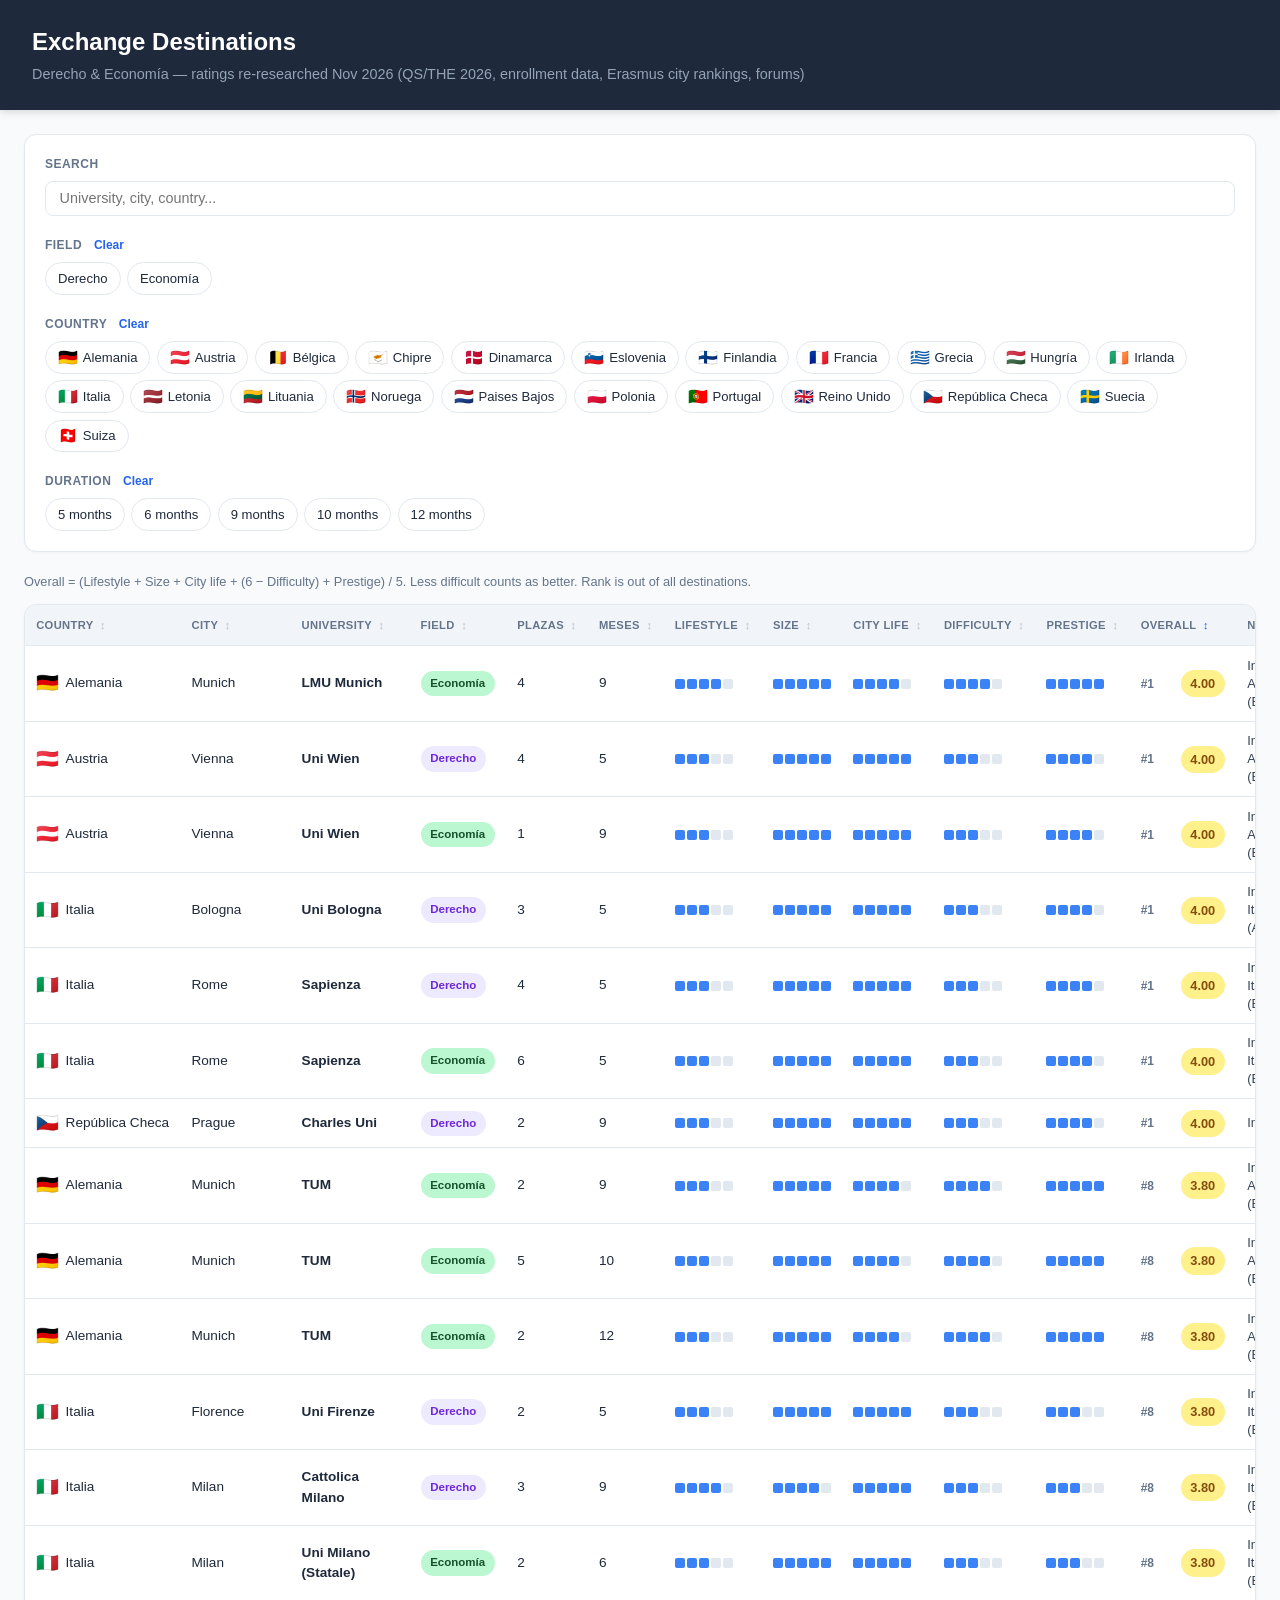
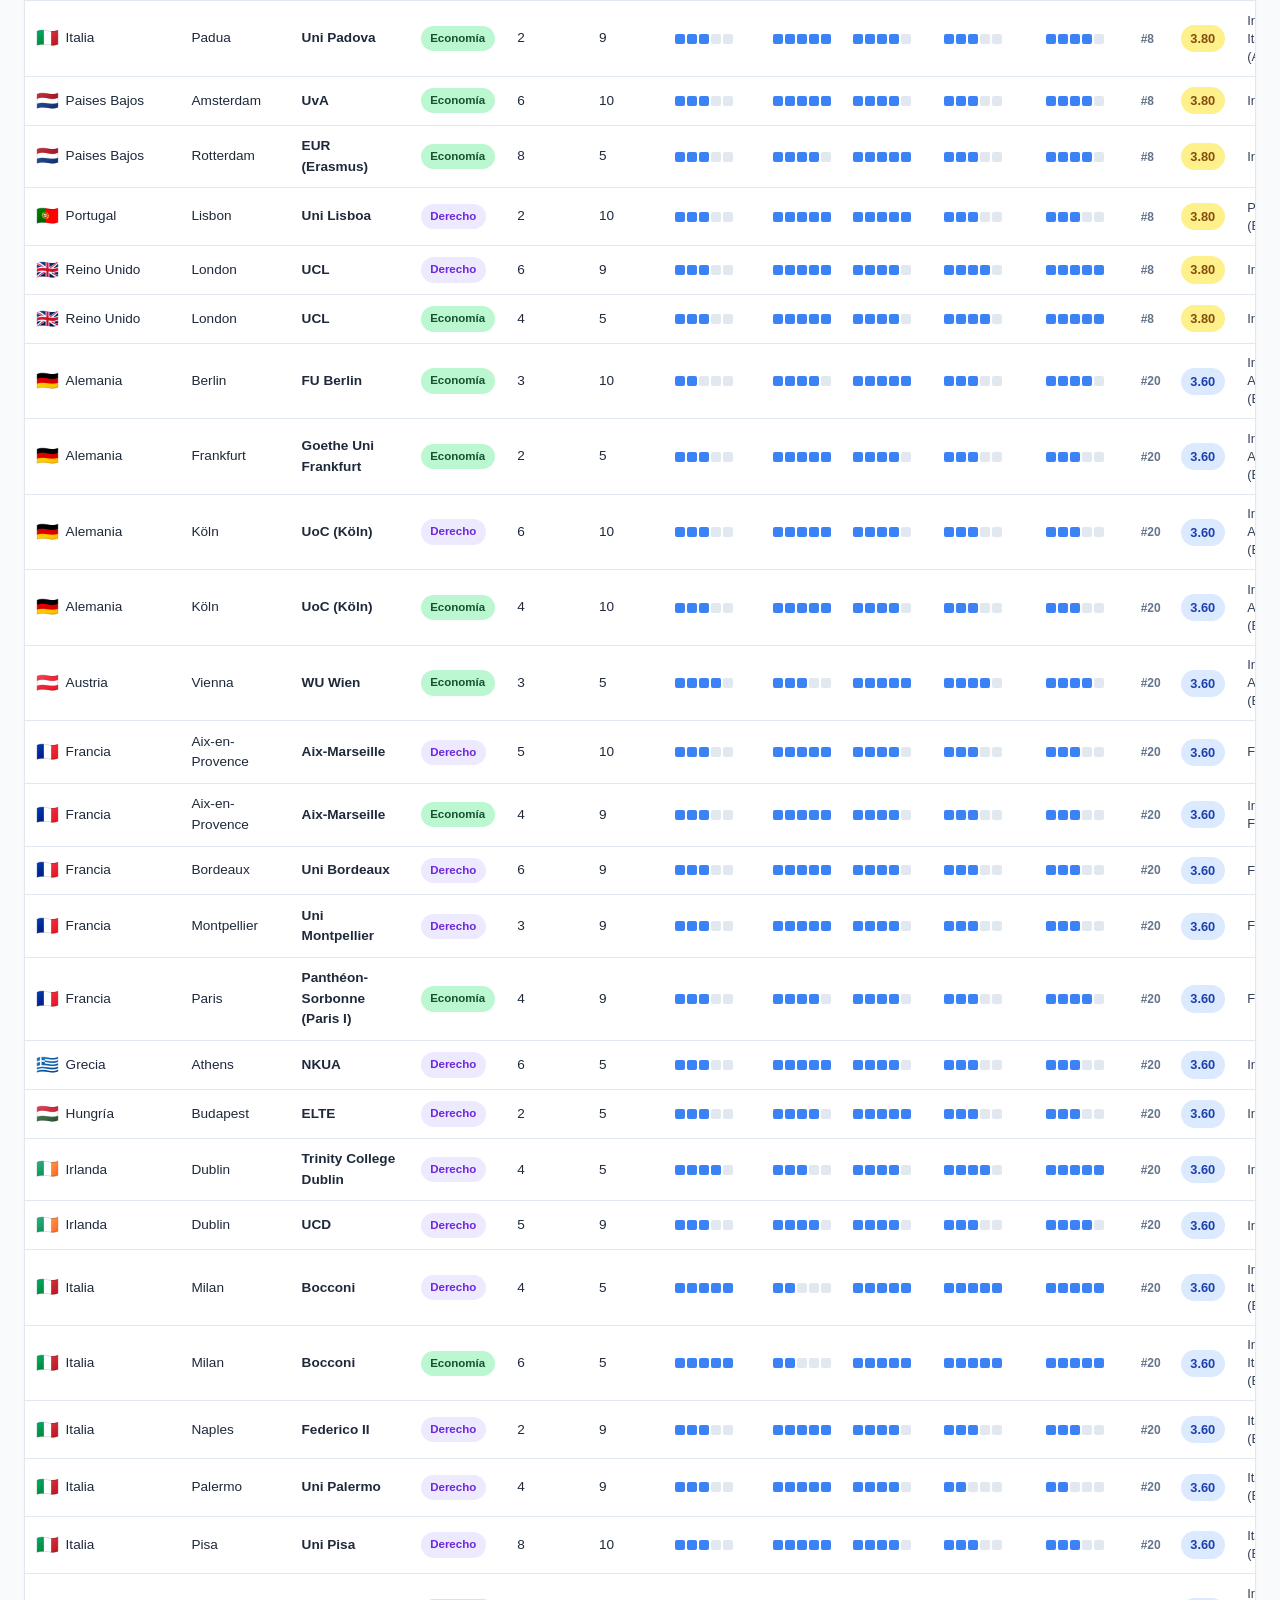
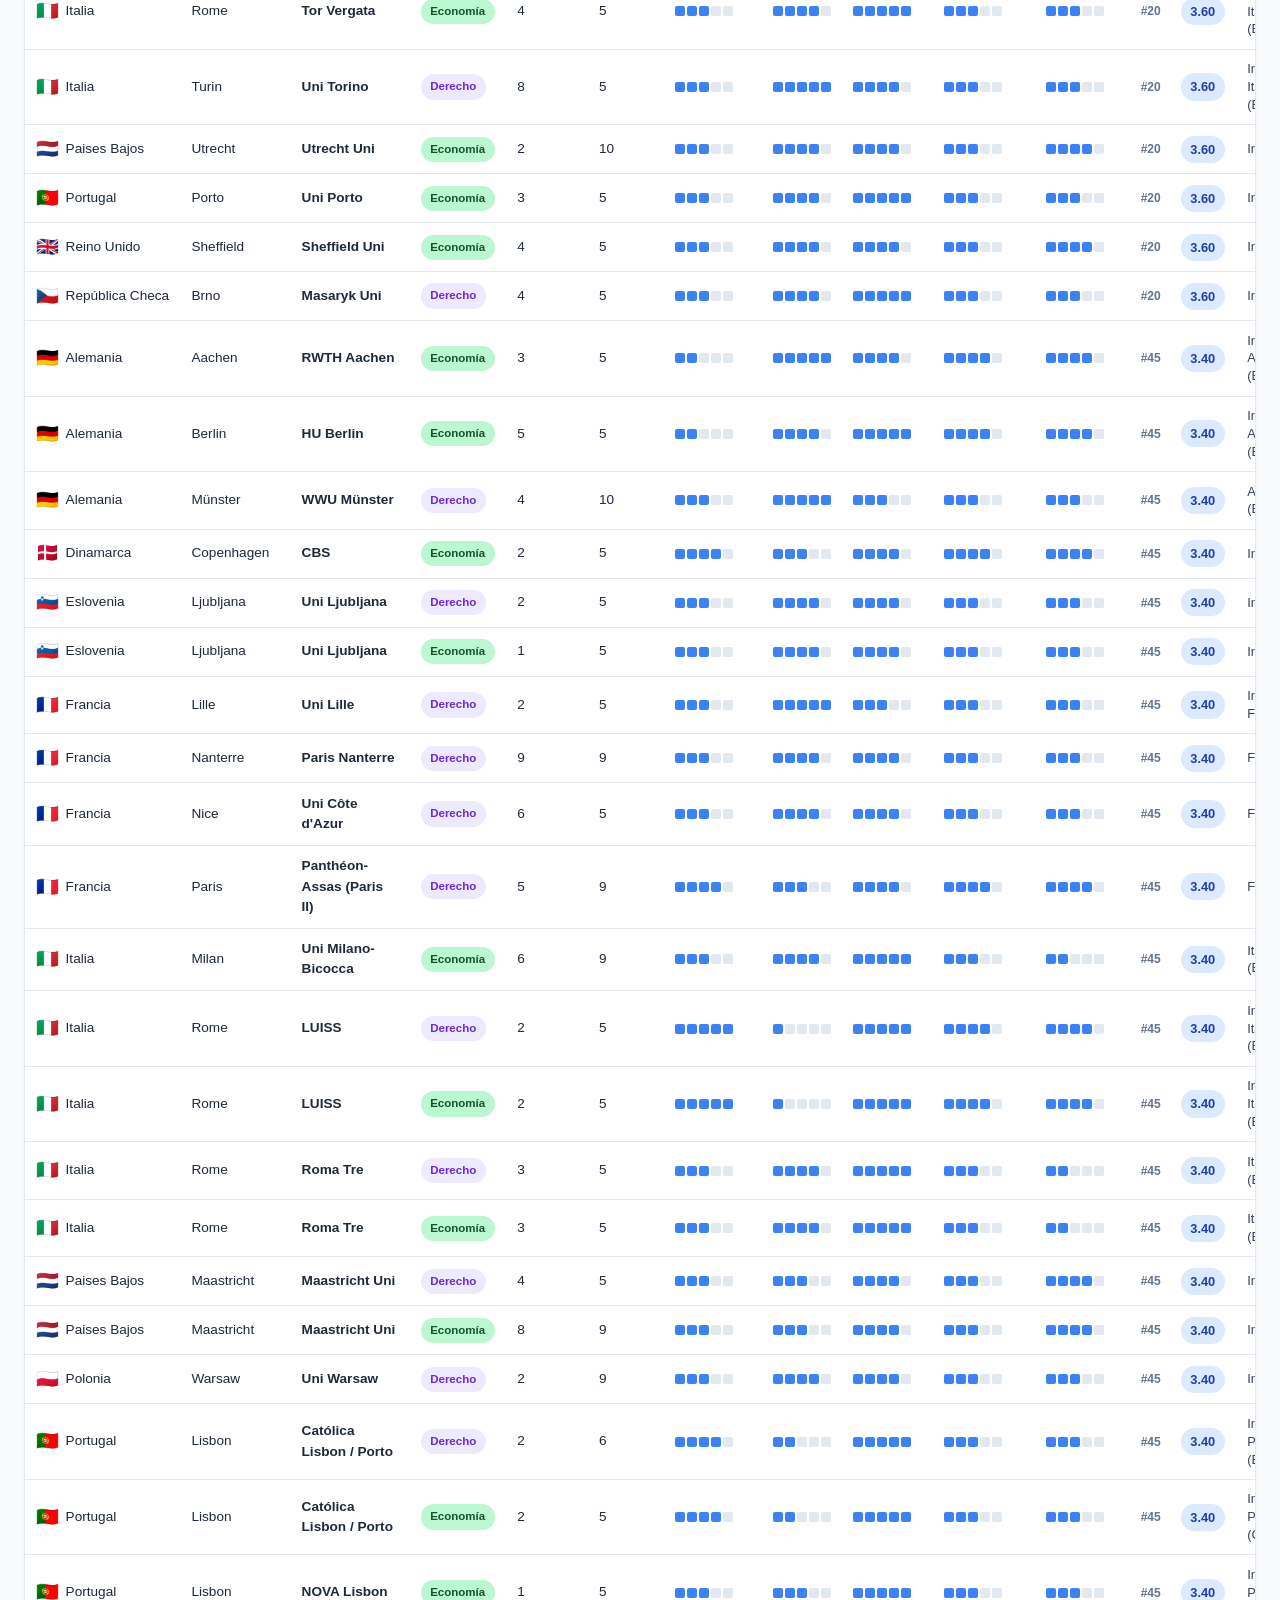
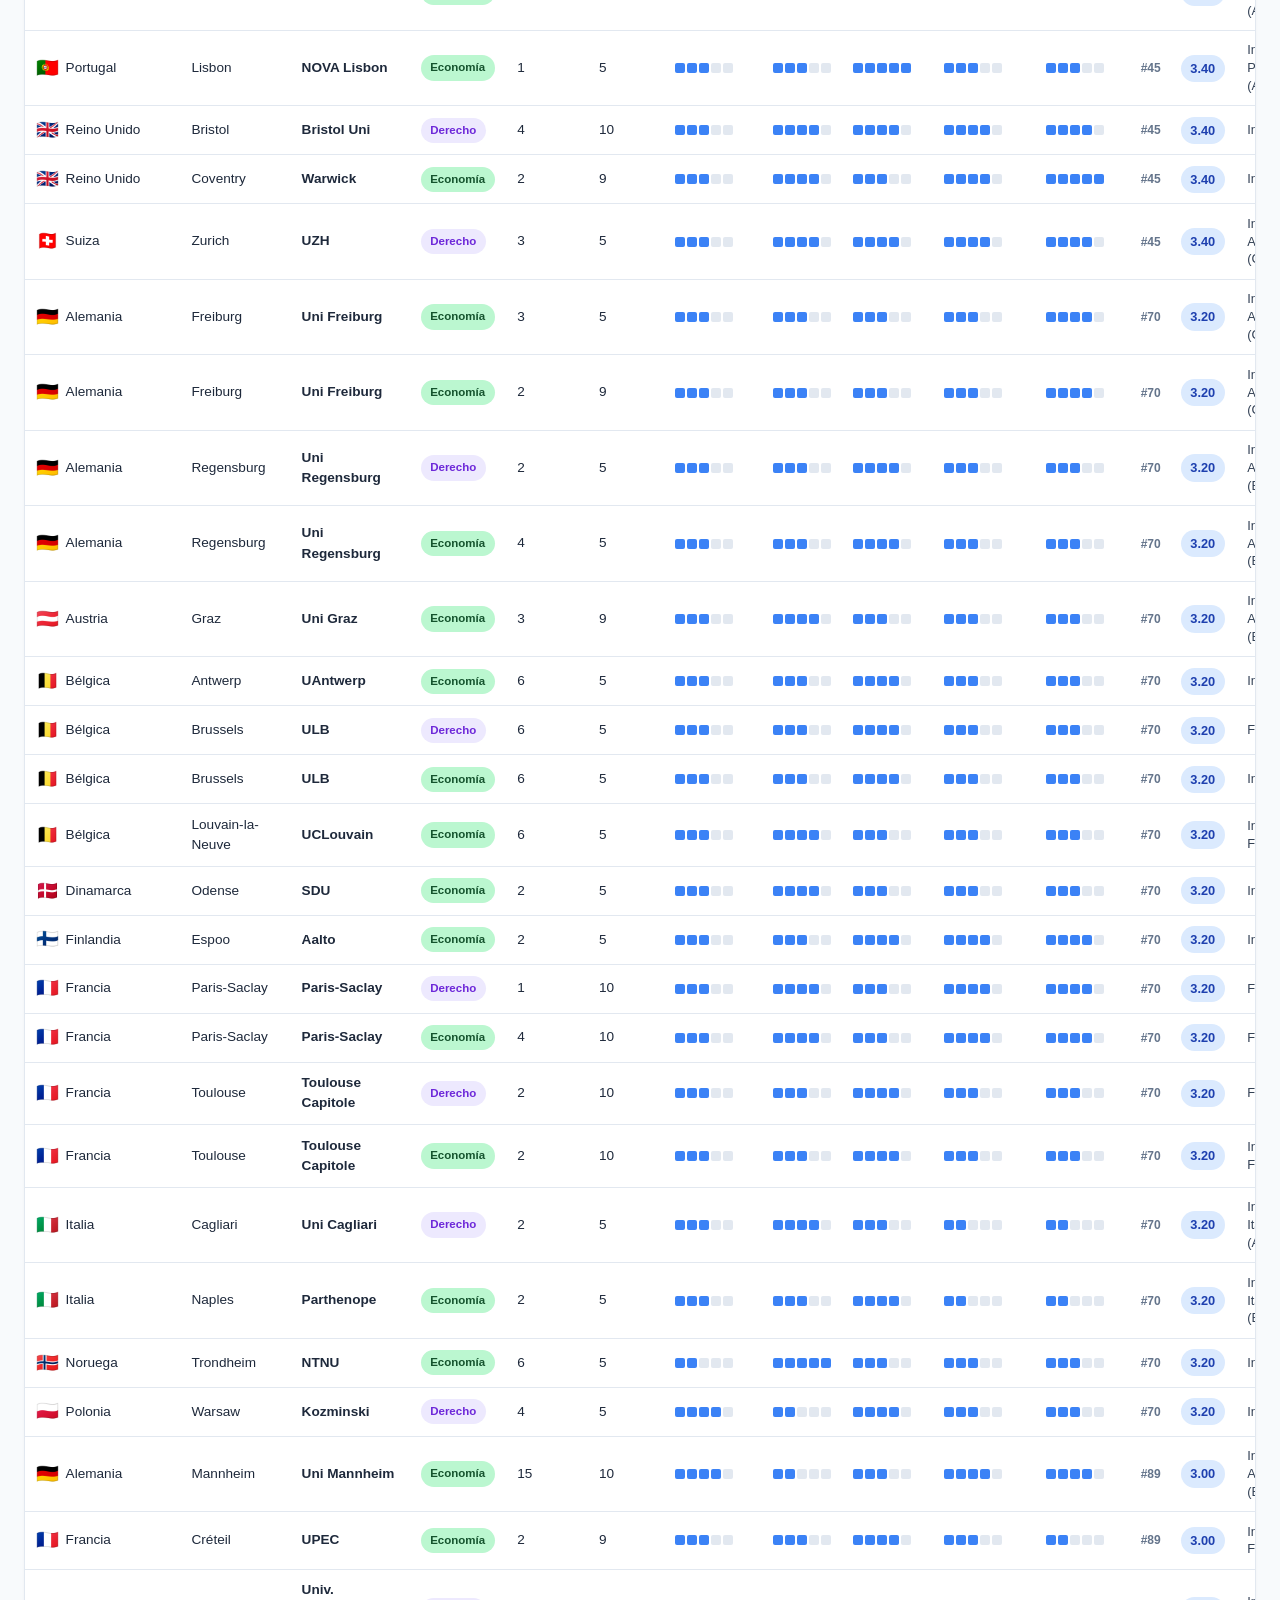
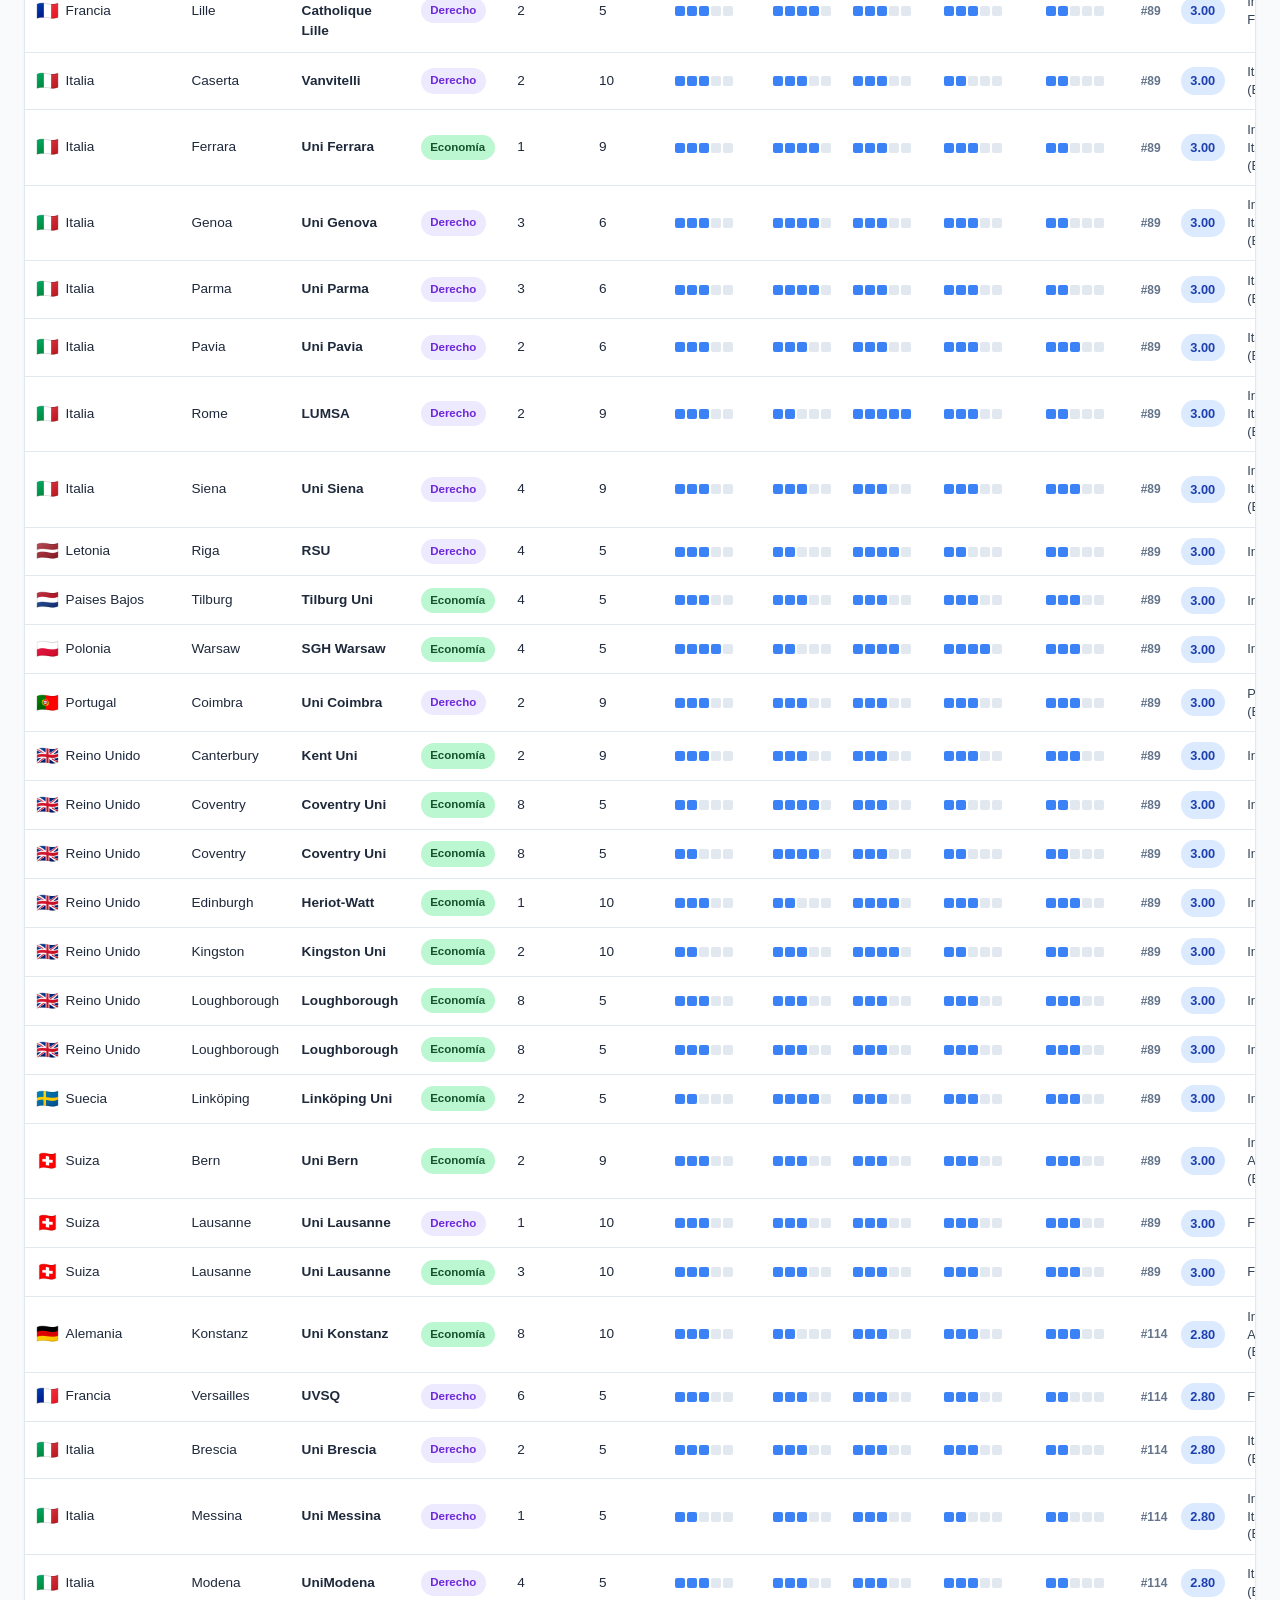
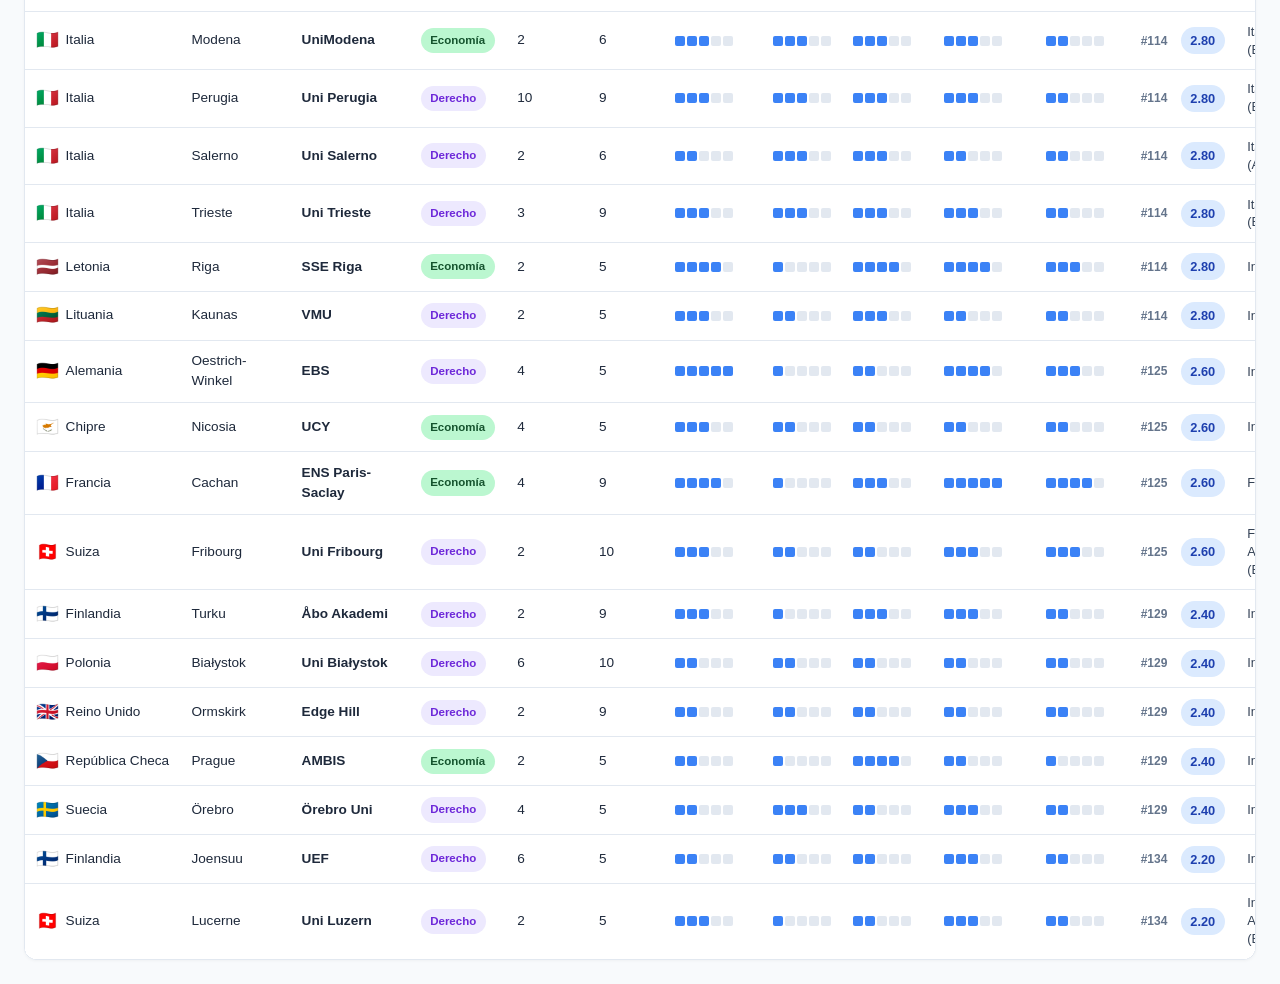
==== index.html @ c5b9c558 "Add files via upload" ====
<!DOCTYPE html>
<html lang="es">
<head>
<meta charset="UTF-8">
<meta name="viewport" content="width=device-width, initial-scale=1.0">
<title>Exchange Destinations</title>
<link rel="stylesheet" href="style.css">
<base target="_blank">
</head>
<body>
  <header>
    <h1>Exchange Destinations</h1>
    <p>Derecho &amp; Economía — ratings re-researched Nov 2026 (QS/THE 2026, enrollment data, Erasmus city rankings, forums)</p>
  </header>

  <div class="container">
    <div class="filters">
      <div class="filter-group">
        <label for="search">Search</label>
        <input type="text" id="search" placeholder="University, city, country...">
      </div>
      <div class="filter-group">
        <label>Field <button class="clear-btn" onclick="clearSlicer('field')">Clear</button></label>
        <div class="slicer" id="slicer-field"></div>
      </div>
      <div class="filter-group">
        <label>Country <button class="clear-btn" onclick="clearSlicer('country')">Clear</button></label>
        <div class="slicer" id="slicer-country"></div>
      </div>
      <div class="filter-group">
        <label>Duration <button class="clear-btn" onclick="clearSlicer('meses')">Clear</button></label>
        <div class="slicer" id="slicer-meses"></div>
      </div>
    </div>

    <p class="note">Overall = (Lifestyle + Size + City life + (6 − Difficulty) + Prestige) / 5. Less difficult counts as better. Rank is out of all destinations.</p>

    <div class="table-wrap">
      <table>
        <thead>
          <tr>
            <th data-key="country">Country <span class="sort-icon">↕</span></th>
            <th data-key="city">City <span class="sort-icon">↕</span></th>
            <th data-key="university">University <span class="sort-icon">↕</span></th>
            <th data-key="field">Field <span class="sort-icon">↕</span></th>
            <th data-key="plazas">Plazas <span class="sort-icon">↕</span></th>
            <th data-key="meses">Meses <span class="sort-icon">↕</span></th>
            <th data-key="lifestyle">Lifestyle <span class="sort-icon">↕</span></th>
            <th data-key="size">Size <span class="sort-icon">↕</span></th>
            <th data-key="citylife">City life <span class="sort-icon">↕</span></th>
            <th data-key="difficulty">Difficulty <span class="sort-icon">↕</span></th>
            <th data-key="prestige">Prestige <span class="sort-icon">↕</span></th>
            <th data-key="overall">Overall <span class="sort-icon">↕</span></th>
            <th data-key="nivel">Nivel <span class="sort-icon">↕</span></th>
          </tr>
        </thead>
        <tbody id="tbody"></tbody>
      </table>
      <div id="empty" class="empty" style="display:none">No matching destinations</div>
    </div>
  </div>

  <script src="data.js"></script>
  <script src="script.js"></script>
</body>
</html>
---- style.css ----
:root {
  --bg: #f8fafc;
  --card: #ffffff;
  --text: #1e293b;
  --muted: #64748b;
  --border: #e2e8f0;
  --primary: #2563eb;
  --header-bg: #1e293b;
}
* { box-sizing: border-box; margin: 0; padding: 0; }
body {
  font-family: -apple-system, BlinkMacSystemFont, "Segoe UI", Roboto, "Helvetica Neue", Arial, sans-serif;
  background: var(--bg);
  color: var(--text);
  line-height: 1.5;
  min-height: 100vh;
}
header {
  background: var(--header-bg);
  color: white;
  padding: 1.5rem 2rem;
  box-shadow: 0 2px 8px rgba(0,0,0,0.15);
}
header h1 { font-size: 1.5rem; font-weight: 600; }
header p { color: #94a3b8; font-size: 0.9rem; margin-top: 0.25rem; }
.container { max-width: 1500px; margin: 0 auto; padding: 1.5rem; }

.filters {
  background: var(--card);
  border: 1px solid var(--border);
  border-radius: 12px;
  padding: 1.25rem;
  margin-bottom: 1.25rem;
  display: grid;
  gap: 1.25rem;
  box-shadow: 0 1px 3px rgba(0,0,0,0.04);
}
.filter-group label {
  display: block;
  font-size: 0.75rem;
  font-weight: 600;
  text-transform: uppercase;
  letter-spacing: 0.04em;
  color: var(--muted);
  margin-bottom: 0.5rem;
}
.filter-group input[type="text"] {
  width: 100%;
  padding: 0.55rem 0.85rem;
  border: 1px solid var(--border);
  border-radius: 8px;
  font-size: 0.9rem;
}
.filter-group input[type="text"]:focus {
  outline: none;
  border-color: var(--primary);
  box-shadow: 0 0 0 3px rgba(37,99,235,0.12);
}
.slicer { display: flex; flex-wrap: wrap; gap: 0.4rem; }
.chip {
  display: inline-flex; align-items: center; gap: 0.3rem;
  padding: 0.35rem 0.75rem;
  border: 1px solid var(--border);
  border-radius: 999px;
  font-size: 0.82rem;
  font-weight: 500;
  cursor: pointer;
  background: white;
  transition: all 0.15s;
  user-select: none;
}
.chip:hover { border-color: #94a3b8; }
.chip.active { background: var(--primary); border-color: var(--primary); color: white; }
.chip .flag { font-size: 1rem; }
.clear-btn {
  font-size: 0.75rem; color: var(--primary); background: none; border: none;
  cursor: pointer; font-weight: 600; margin-left: 0.5rem;
}
.clear-btn:hover { text-decoration: underline; }

.note { font-size: 0.8rem; color: var(--muted); margin-bottom: 0.75rem; }

.table-wrap {
  background: var(--card);
  border: 1px solid var(--border);
  border-radius: 12px;
  overflow-x: auto;
  box-shadow: 0 1px 3px rgba(0,0,0,0.04);
}
table { width: 100%; border-collapse: collapse; font-size: 0.85rem; min-width: 1250px; }
thead { background: #f1f5f9; position: sticky; top: 0; z-index: 10; }
th {
  text-align: left;
  padding: 0.75rem 0.7rem;
  font-weight: 600;
  font-size: 0.7rem;
  text-transform: uppercase;
  letter-spacing: 0.03em;
  color: var(--muted);
  border-bottom: 1px solid var(--border);
  cursor: pointer;
  user-select: none;
  white-space: nowrap;
}
th:hover { color: var(--primary); }
th .sort-icon { margin-left: 0.2rem; opacity: 0.4; }
th.sorted .sort-icon { opacity: 1; color: var(--primary); }
td {
  padding: 0.65rem 0.7rem;
  border-bottom: 1px solid var(--border);
  vertical-align: middle;
}
tbody tr:hover { background: #f8fafc; }
tbody tr:last-child td { border-bottom: none; }

.country-cell { display: flex; align-items: center; gap: 0.4rem; white-space: nowrap; }
.flag { font-size: 1.15rem; line-height: 1; }
.badge {
  display: inline-block;
  padding: 0.25rem 0.6rem;
  border-radius: 999px;
  font-size: 0.72rem;
  font-weight: 700;
}
.badge-derecho { background: #ede9fe; color: #6d28d9; }
.badge-economia { background: #bbf7d0; color: #14532d; }
.nivel { white-space: pre-line; font-size: 0.8rem; color: #334155; line-height: 1.4; }
.num { font-variant-numeric: tabular-nums; font-weight: 500; }

/* Rating bars */
.rating { display: flex; gap: 2px; align-items: center; }
.rating span { width: 10px; height: 10px; border-radius: 2px; background: #e2e8f0; }
.rating span.on { background: #3b82f6; }

/* Overall */
.overall { display: flex; align-items: center; gap: 0.5rem; white-space: nowrap; }
.overall .rank { font-weight: 700; color: var(--muted); font-size: 0.75rem; min-width: 2rem; }
.overall .score {
  font-weight: 700; font-size: 0.8rem; padding: 0.25rem 0.6rem;
  border-radius: 999px; background: #dbeafe; color: #1e40af;
}
.overall .score.top { background: #fef08a; color: #854d0e; }

.empty { text-align: center; padding: 3rem; color: var(--muted); }

@media (max-width: 768px) {
  .container { padding: 1rem; }
  header { padding: 1.25rem 1rem; }
}
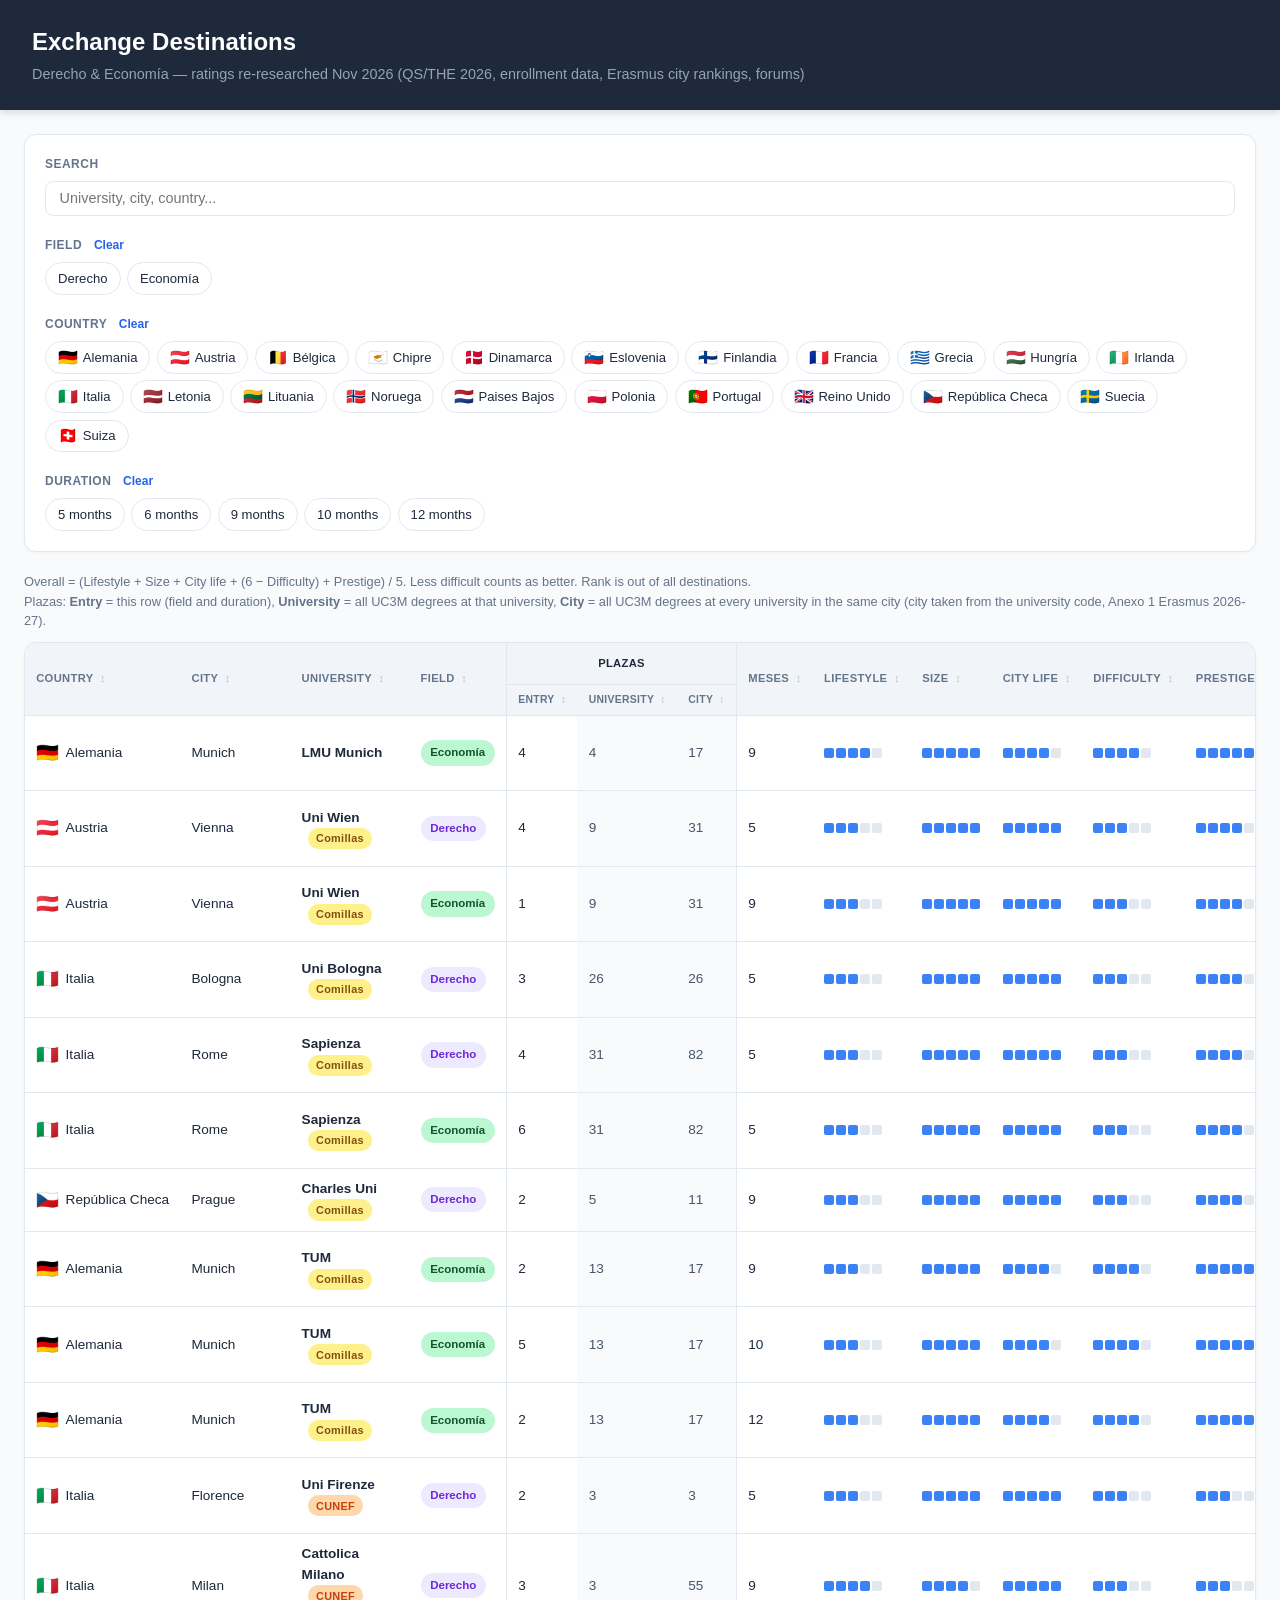
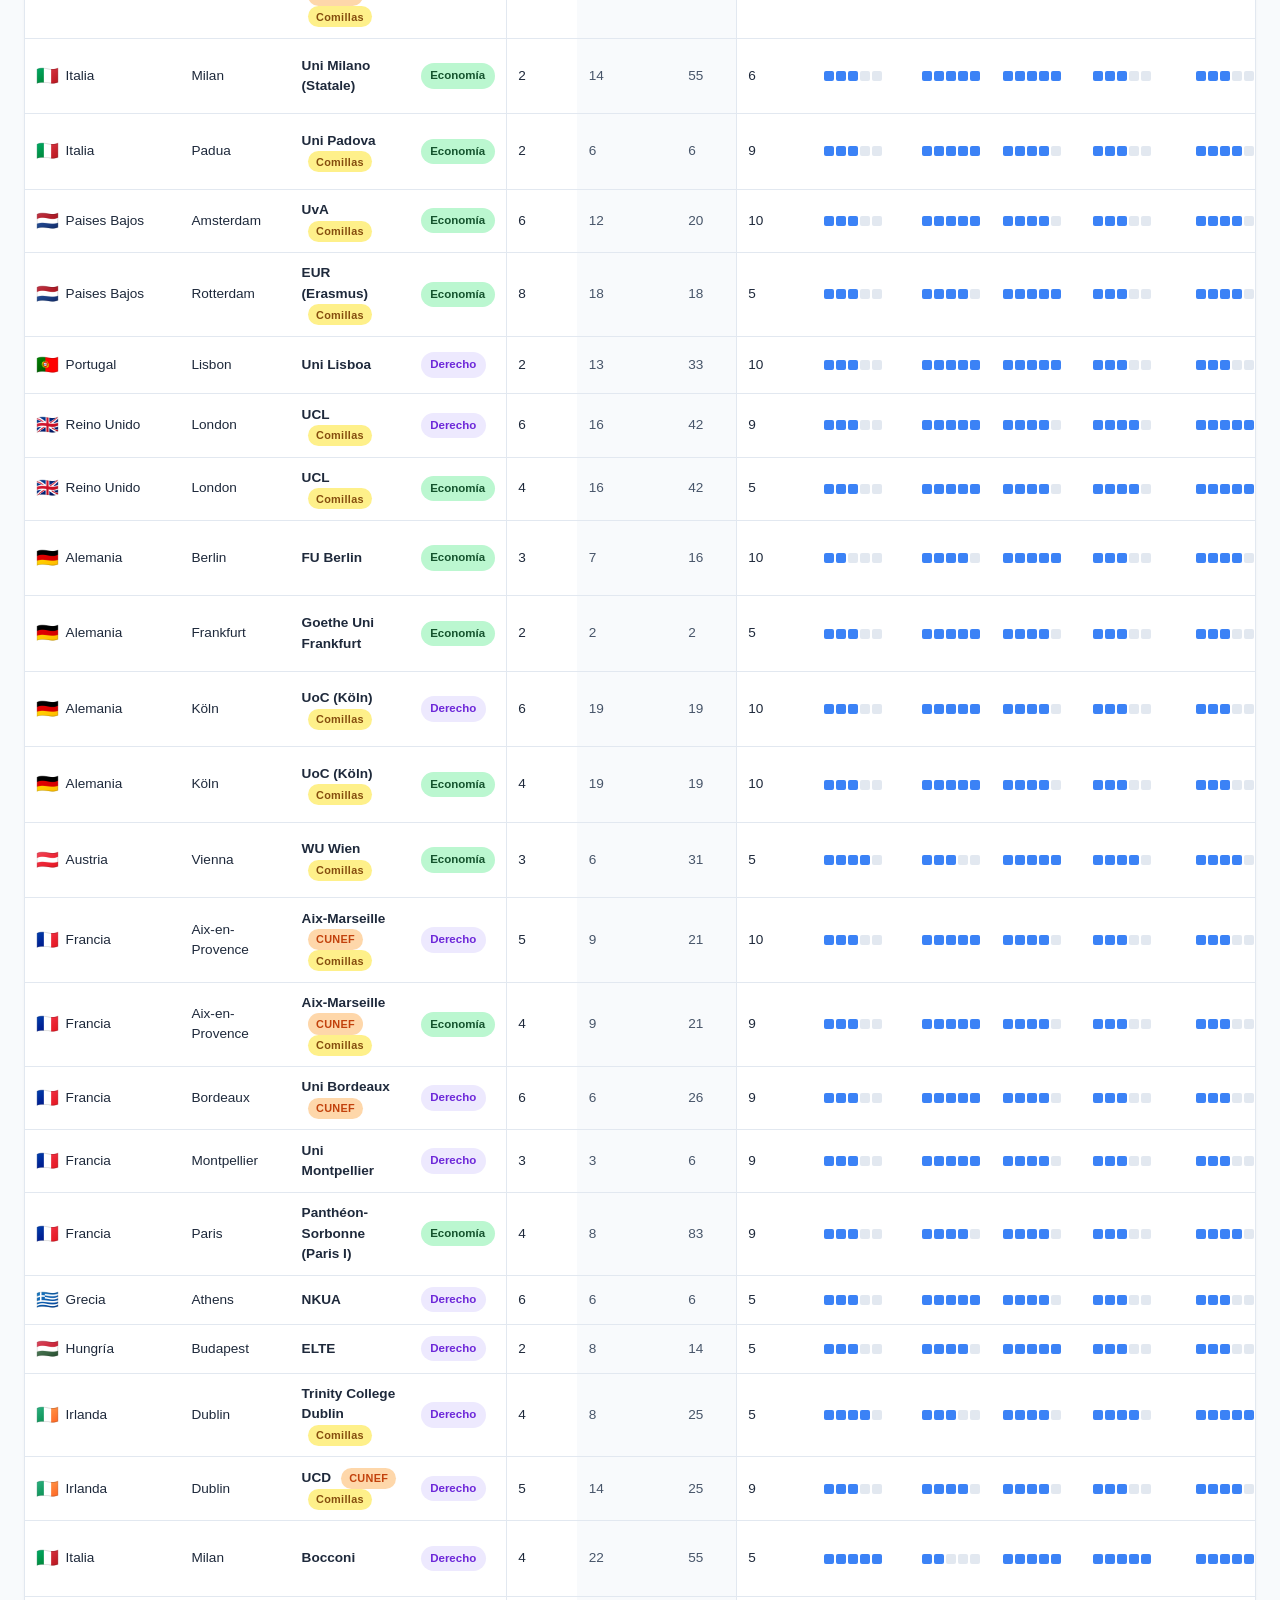
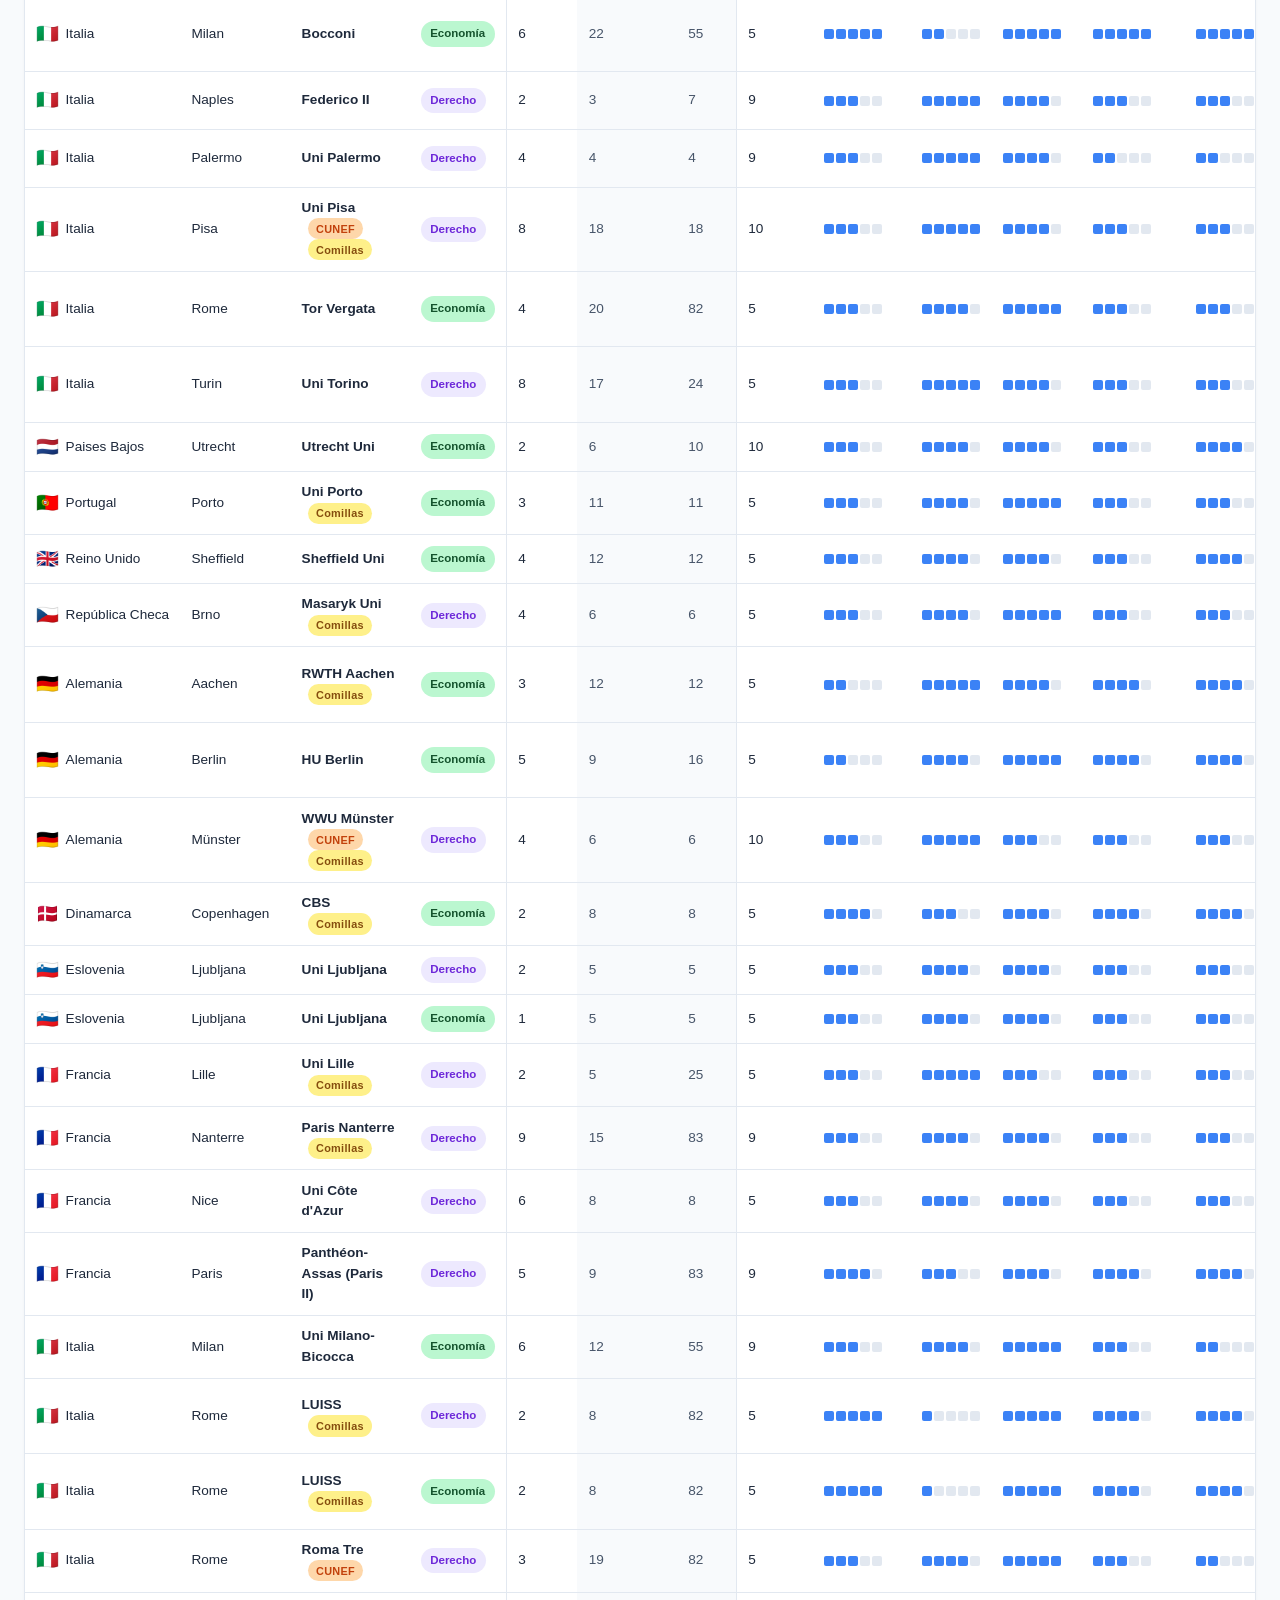
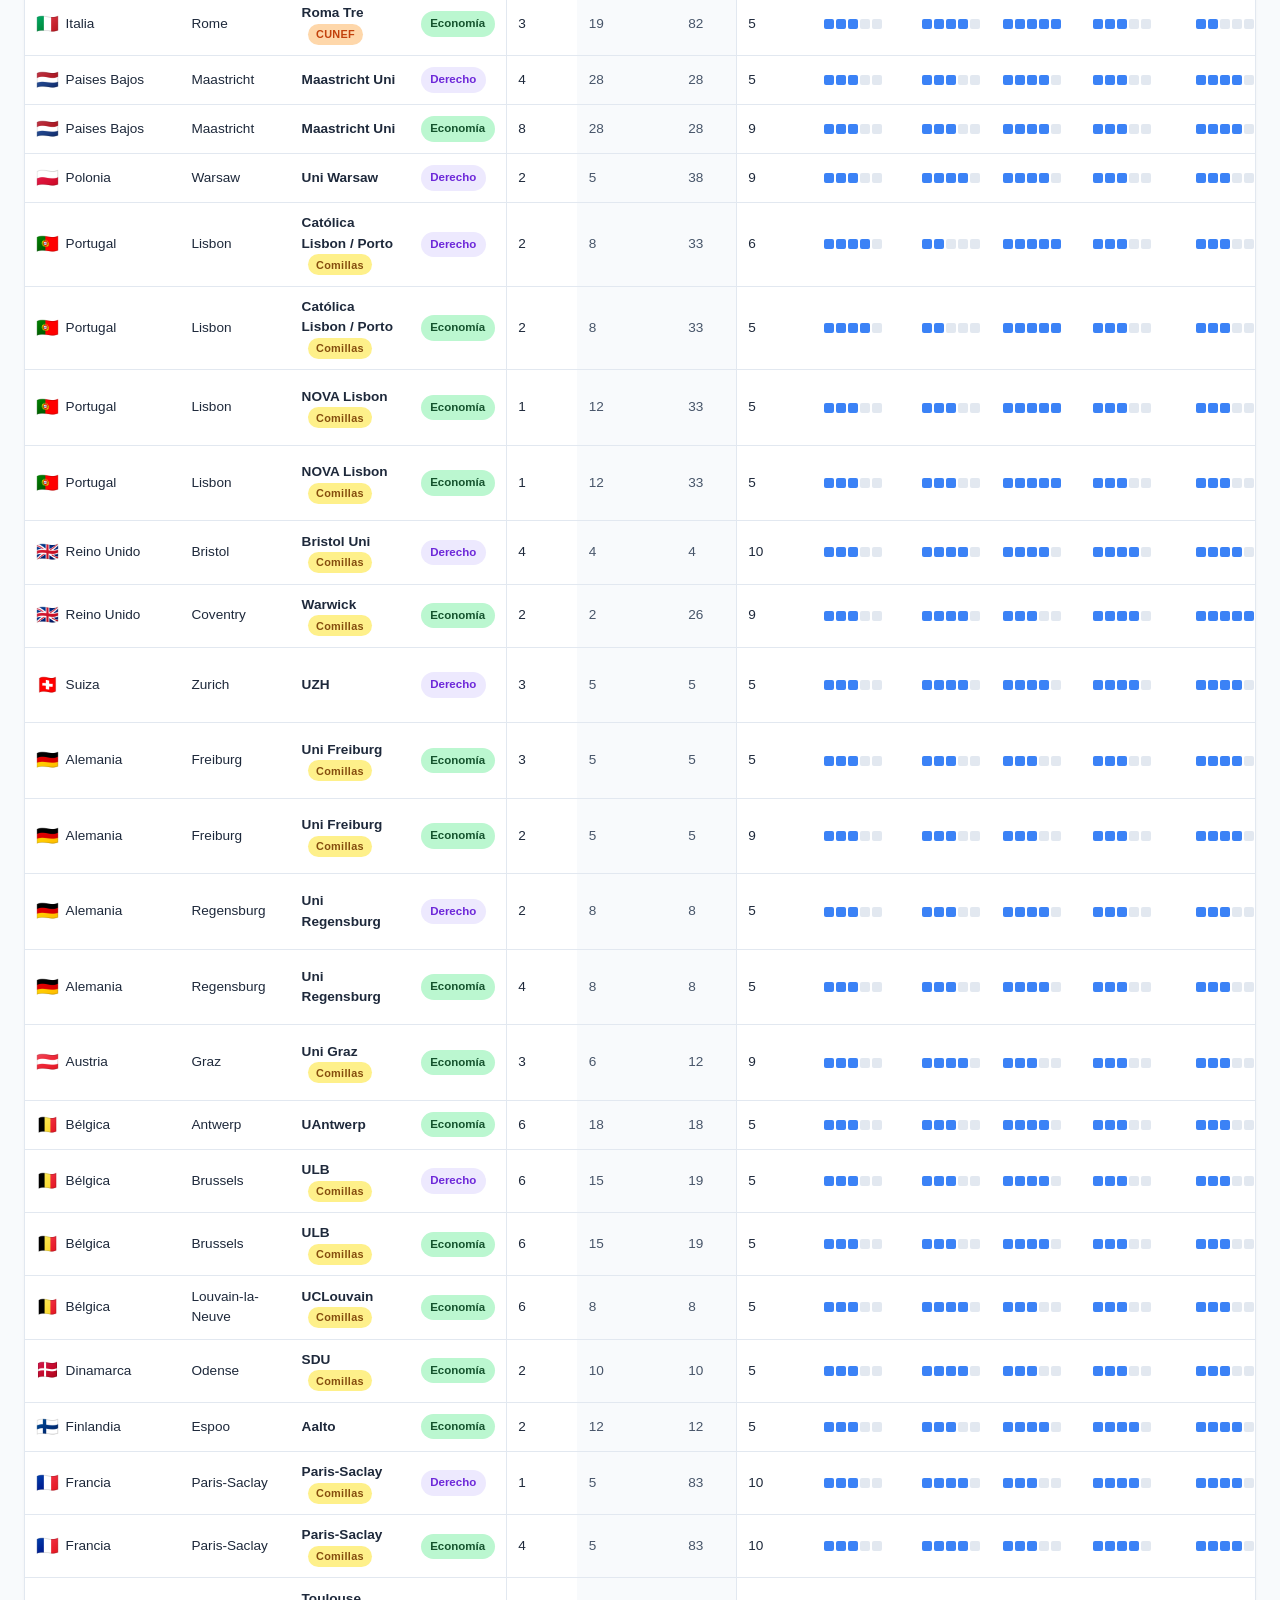
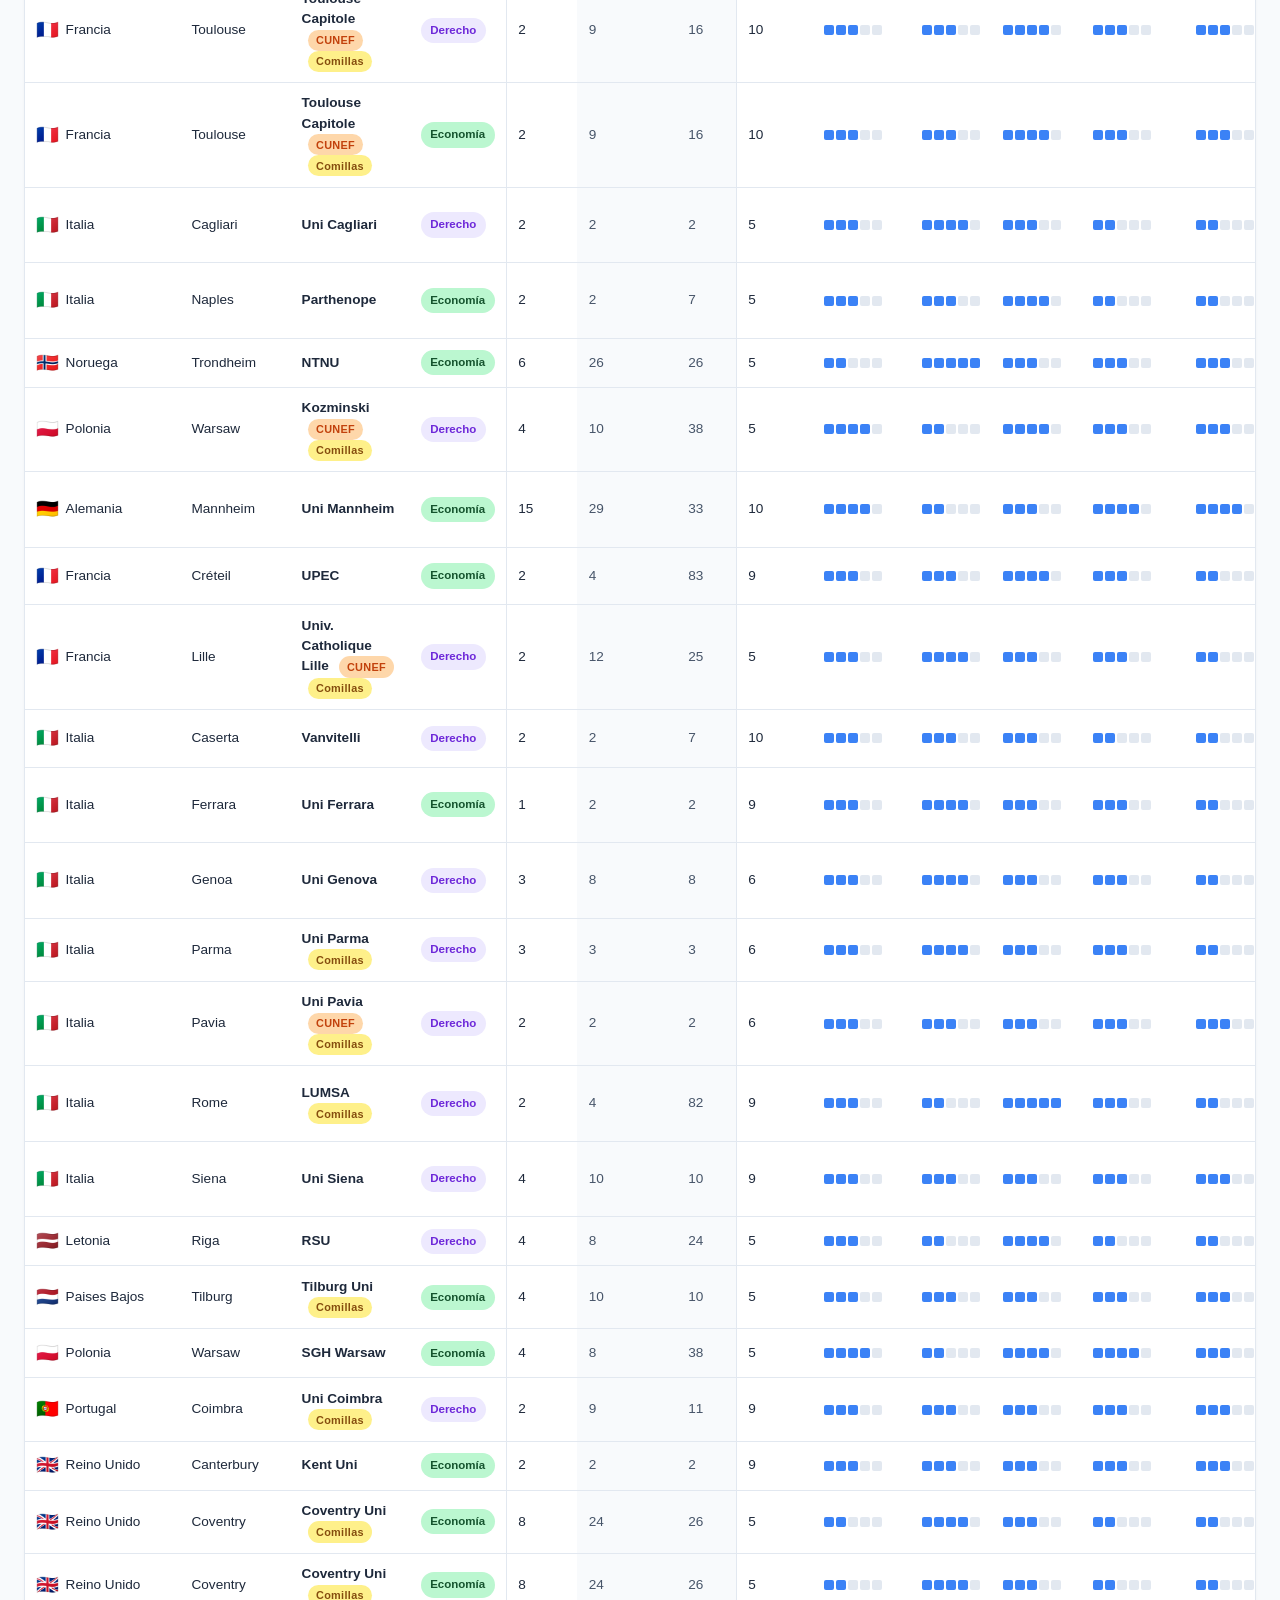
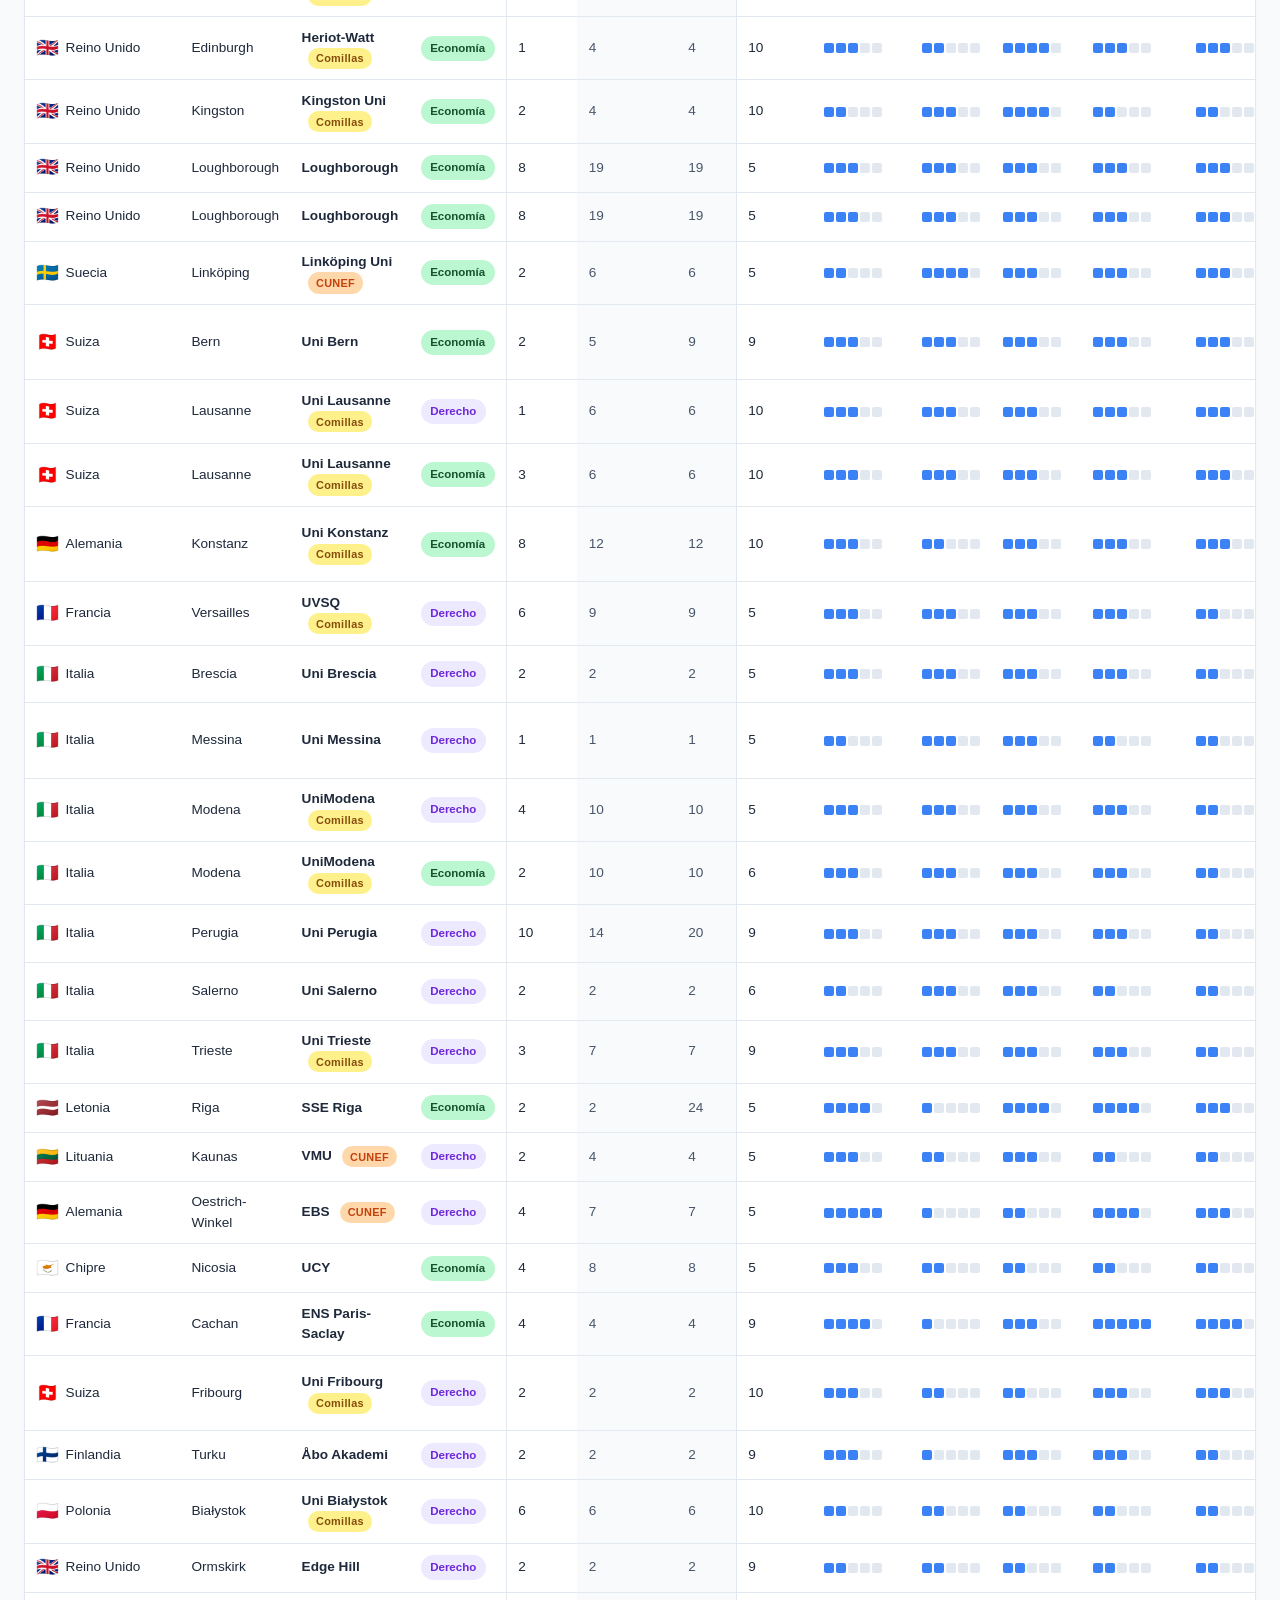
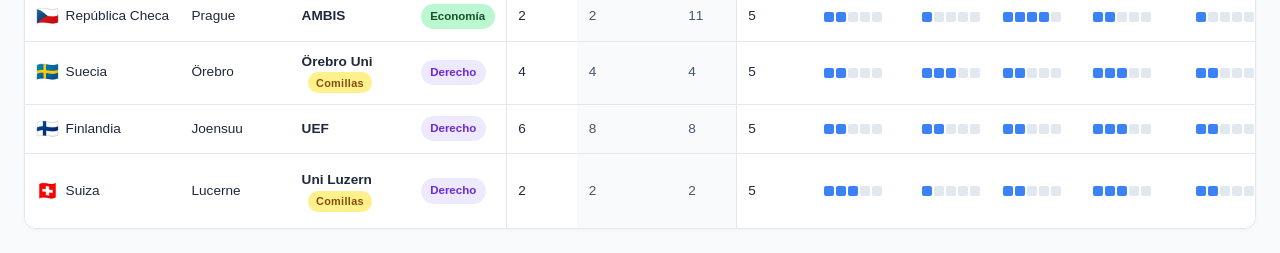
==== commit 4d553dc3: "Add files via upload" ====
--- a/index.html
+++ b/index.html
@@ -33,25 +33,30 @@
       </div>
     </div>
 
-    <p class="note">Overall = (Lifestyle + Size + City life + (6 − Difficulty) + Prestige) / 5. Less difficult counts as better. Rank is out of all destinations.</p>
+    <p class="note">Overall = (Lifestyle + Size + City life + (6 − Difficulty) + Prestige) / 5. Less difficult counts as better. Rank is out of all destinations.<br>Plazas: <b>Entry</b> = this row (field and duration), <b>University</b> = all UC3M degrees at that university, <b>City</b> = all UC3M degrees at every university in the same city (city taken from the university code, Anexo 1 Erasmus 2026-27).</p>
 
     <div class="table-wrap">
       <table>
         <thead>
           <tr>
-            <th data-key="country">Country <span class="sort-icon">↕</span></th>
-            <th data-key="city">City <span class="sort-icon">↕</span></th>
-            <th data-key="university">University <span class="sort-icon">↕</span></th>
-            <th data-key="field">Field <span class="sort-icon">↕</span></th>
-            <th data-key="plazas">Plazas <span class="sort-icon">↕</span></th>
-            <th data-key="meses">Meses <span class="sort-icon">↕</span></th>
-            <th data-key="lifestyle">Lifestyle <span class="sort-icon">↕</span></th>
-            <th data-key="size">Size <span class="sort-icon">↕</span></th>
-            <th data-key="citylife">City life <span class="sort-icon">↕</span></th>
-            <th data-key="difficulty">Difficulty <span class="sort-icon">↕</span></th>
-            <th data-key="prestige">Prestige <span class="sort-icon">↕</span></th>
-            <th data-key="overall">Overall <span class="sort-icon">↕</span></th>
-            <th data-key="nivel">Nivel <span class="sort-icon">↕</span></th>
+            <th rowspan="2" data-key="country">Country <span class="sort-icon">↕</span></th>
+            <th rowspan="2" data-key="city">City <span class="sort-icon">↕</span></th>
+            <th rowspan="2" data-key="university">University <span class="sort-icon">↕</span></th>
+            <th rowspan="2" data-key="field">Field <span class="sort-icon">↕</span></th>
+            <th colspan="3" class="group">Plazas</th>
+            <th rowspan="2" data-key="meses">Meses <span class="sort-icon">↕</span></th>
+            <th rowspan="2" data-key="lifestyle">Lifestyle <span class="sort-icon">↕</span></th>
+            <th rowspan="2" data-key="size">Size <span class="sort-icon">↕</span></th>
+            <th rowspan="2" data-key="citylife">City life <span class="sort-icon">↕</span></th>
+            <th rowspan="2" data-key="difficulty">Difficulty <span class="sort-icon">↕</span></th>
+            <th rowspan="2" data-key="prestige">Prestige <span class="sort-icon">↕</span></th>
+            <th rowspan="2" data-key="overall">Overall <span class="sort-icon">↕</span></th>
+            <th rowspan="2" data-key="nivel">Nivel <span class="sort-icon">↕</span></th>
+          </tr>
+          <tr class="subhead">
+            <th data-key="plazas" title="Plazas for this exact entry (field and duration)">Entry <span class="sort-icon">↕</span></th>
+            <th data-key="plazasUni" title="All UC3M plazas at this university, every degree">University <span class="sort-icon">↕</span></th>
+            <th data-key="plazasCity" title="All UC3M plazas in this city, every university and degree">City <span class="sort-icon">↕</span></th>
           </tr>
         </thead>
         <tbody id="tbody"></tbody>
@@ -60,6 +65,7 @@
     </div>
   </div>
 
+  <script src="uc3m-plazas.js"></script>
   <script src="data.js"></script>
   <script src="script.js"></script>
 </body>
--- a/style.css
+++ b/style.css
@@ -87,7 +87,7 @@
   overflow-x: auto;
   box-shadow: 0 1px 3px rgba(0,0,0,0.04);
 }
-table { width: 100%; border-collapse: collapse; font-size: 0.85rem; min-width: 1250px; }
+table { width: 100%; border-collapse: collapse; font-size: 0.85rem; min-width: 1400px; }
 thead { background: #f1f5f9; position: sticky; top: 0; z-index: 10; }
 th {
   text-align: left;
@@ -147,3 +147,48 @@
   .container { padding: 1rem; }
   header { padding: 1.25rem 1rem; }
 }
+
+/* CUNEF tag */
+.tag-cunef {
+  display: inline-block;
+  margin-left: 0.4rem;
+  padding: 0.15rem 0.5rem;
+  border-radius: 999px;
+  background: #fed7aa;
+  color: #c2410c;
+  font-size: 0.68rem;
+  font-weight: 700;
+  letter-spacing: 0.03em;
+  vertical-align: middle;
+}
+
+/* Comillas tag */
+.tag-comillas {
+  display: inline-block;
+  margin-left: 0.4rem;
+  padding: 0.15rem 0.5rem;
+  border-radius: 999px;
+  background: #fef08a;
+  color: #854d0e;
+  font-size: 0.68rem;
+  font-weight: 700;
+  letter-spacing: 0.03em;
+  vertical-align: middle;
+}
+
+/* Plazas group header + columns */
+thead th.group {
+  text-align: center;
+  cursor: default;
+  border-bottom: 1px solid var(--border);
+  border-left: 1px solid var(--border);
+  border-right: 1px solid var(--border);
+  color: var(--text);
+}
+thead th.group:hover { color: var(--text); }
+thead tr.subhead th { font-size: 0.65rem; padding: 0.45rem 0.7rem; }
+thead tr.subhead th:first-child { border-left: 1px solid var(--border); }
+thead tr.subhead th:last-child { border-right: 1px solid var(--border); }
+td.plz-entry { border-left: 1px solid var(--border); }
+td.plz-city { border-right: 1px solid var(--border); }
+td.plz-uni, td.plz-city { background: #f8fafc; color: #475569; }
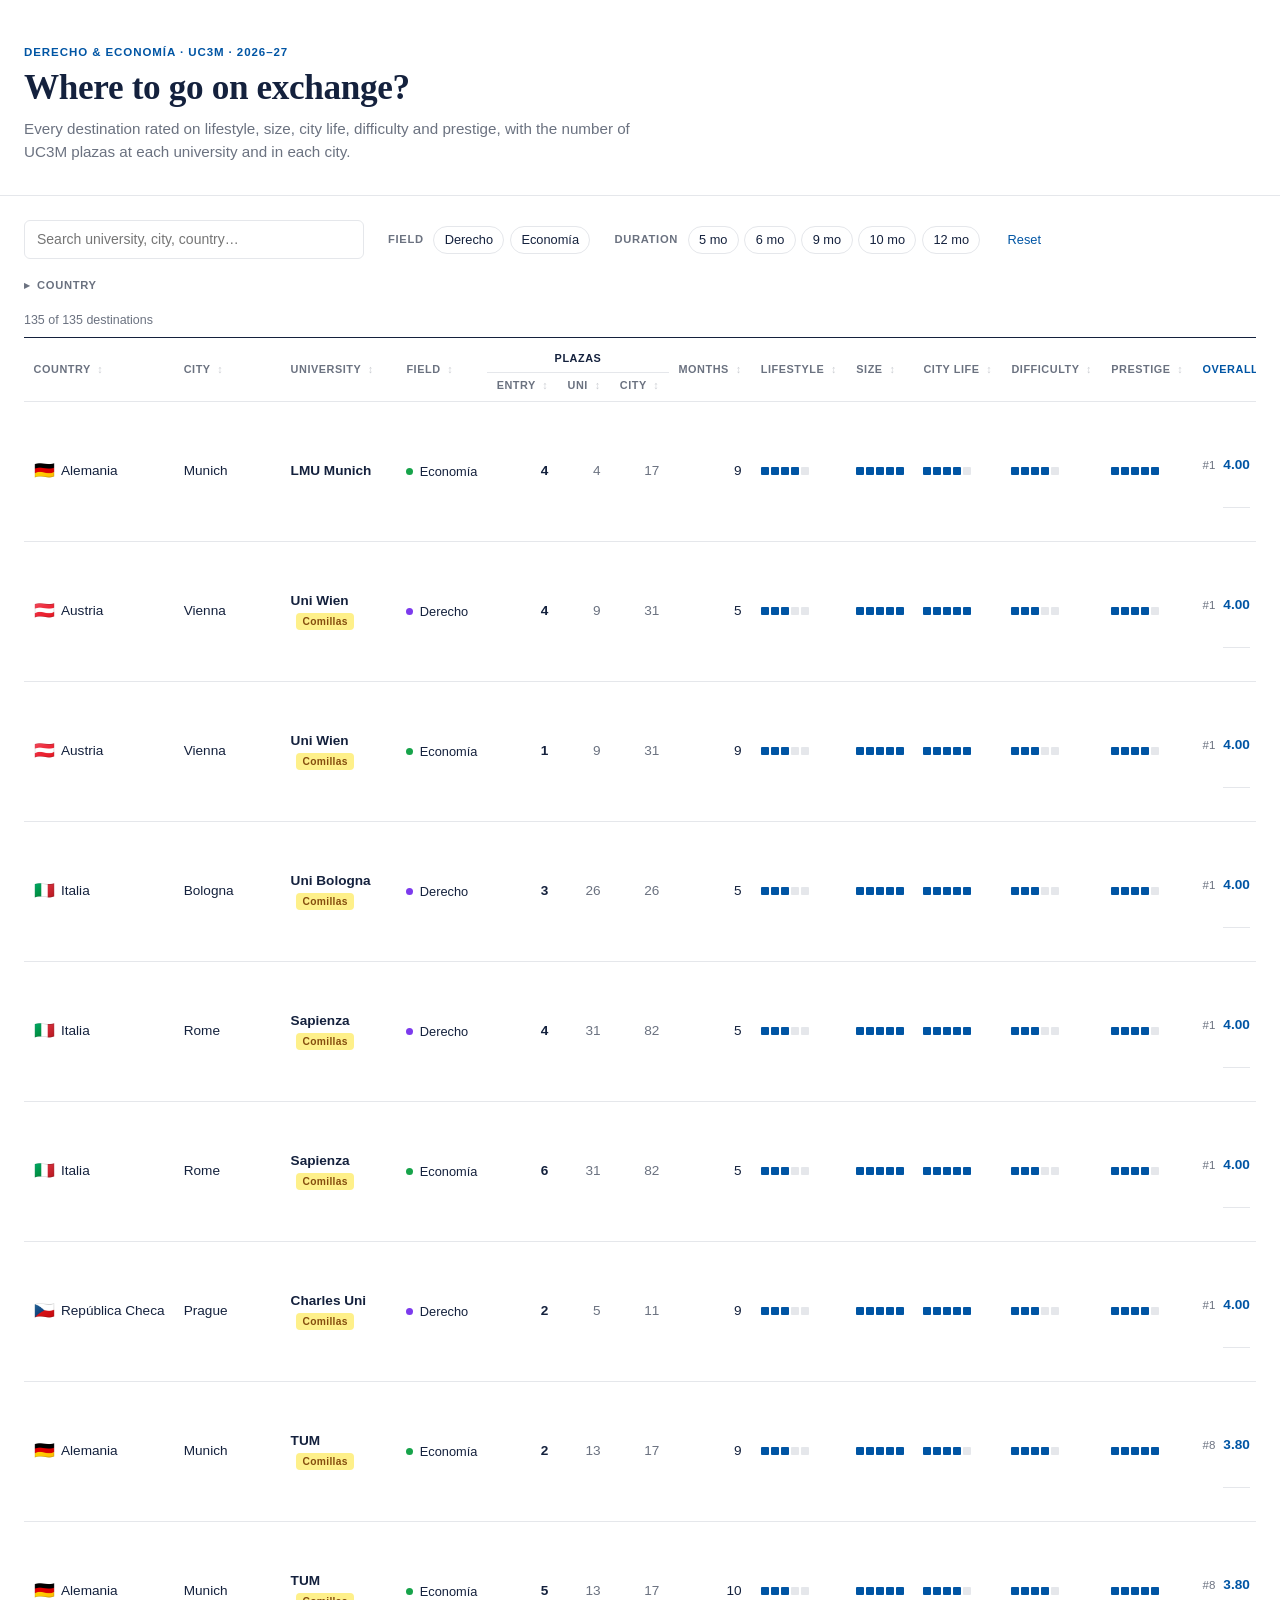
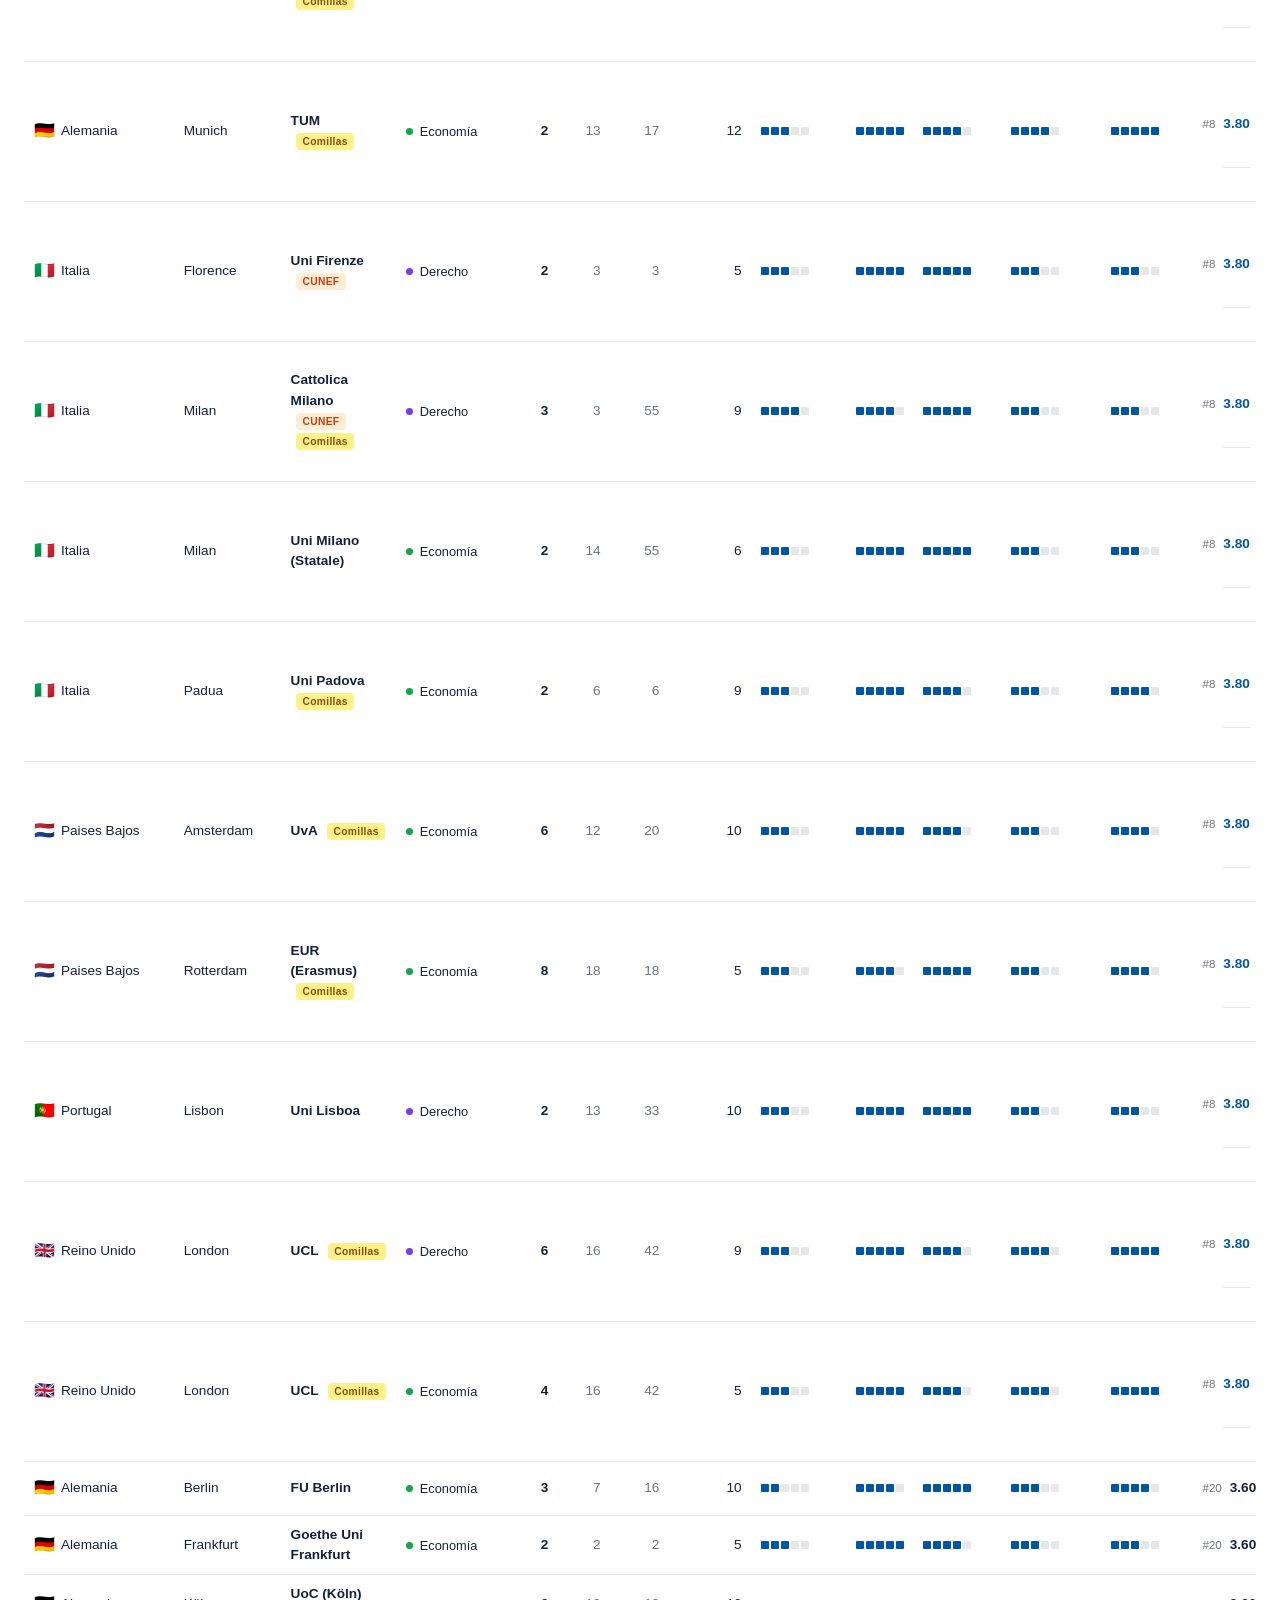
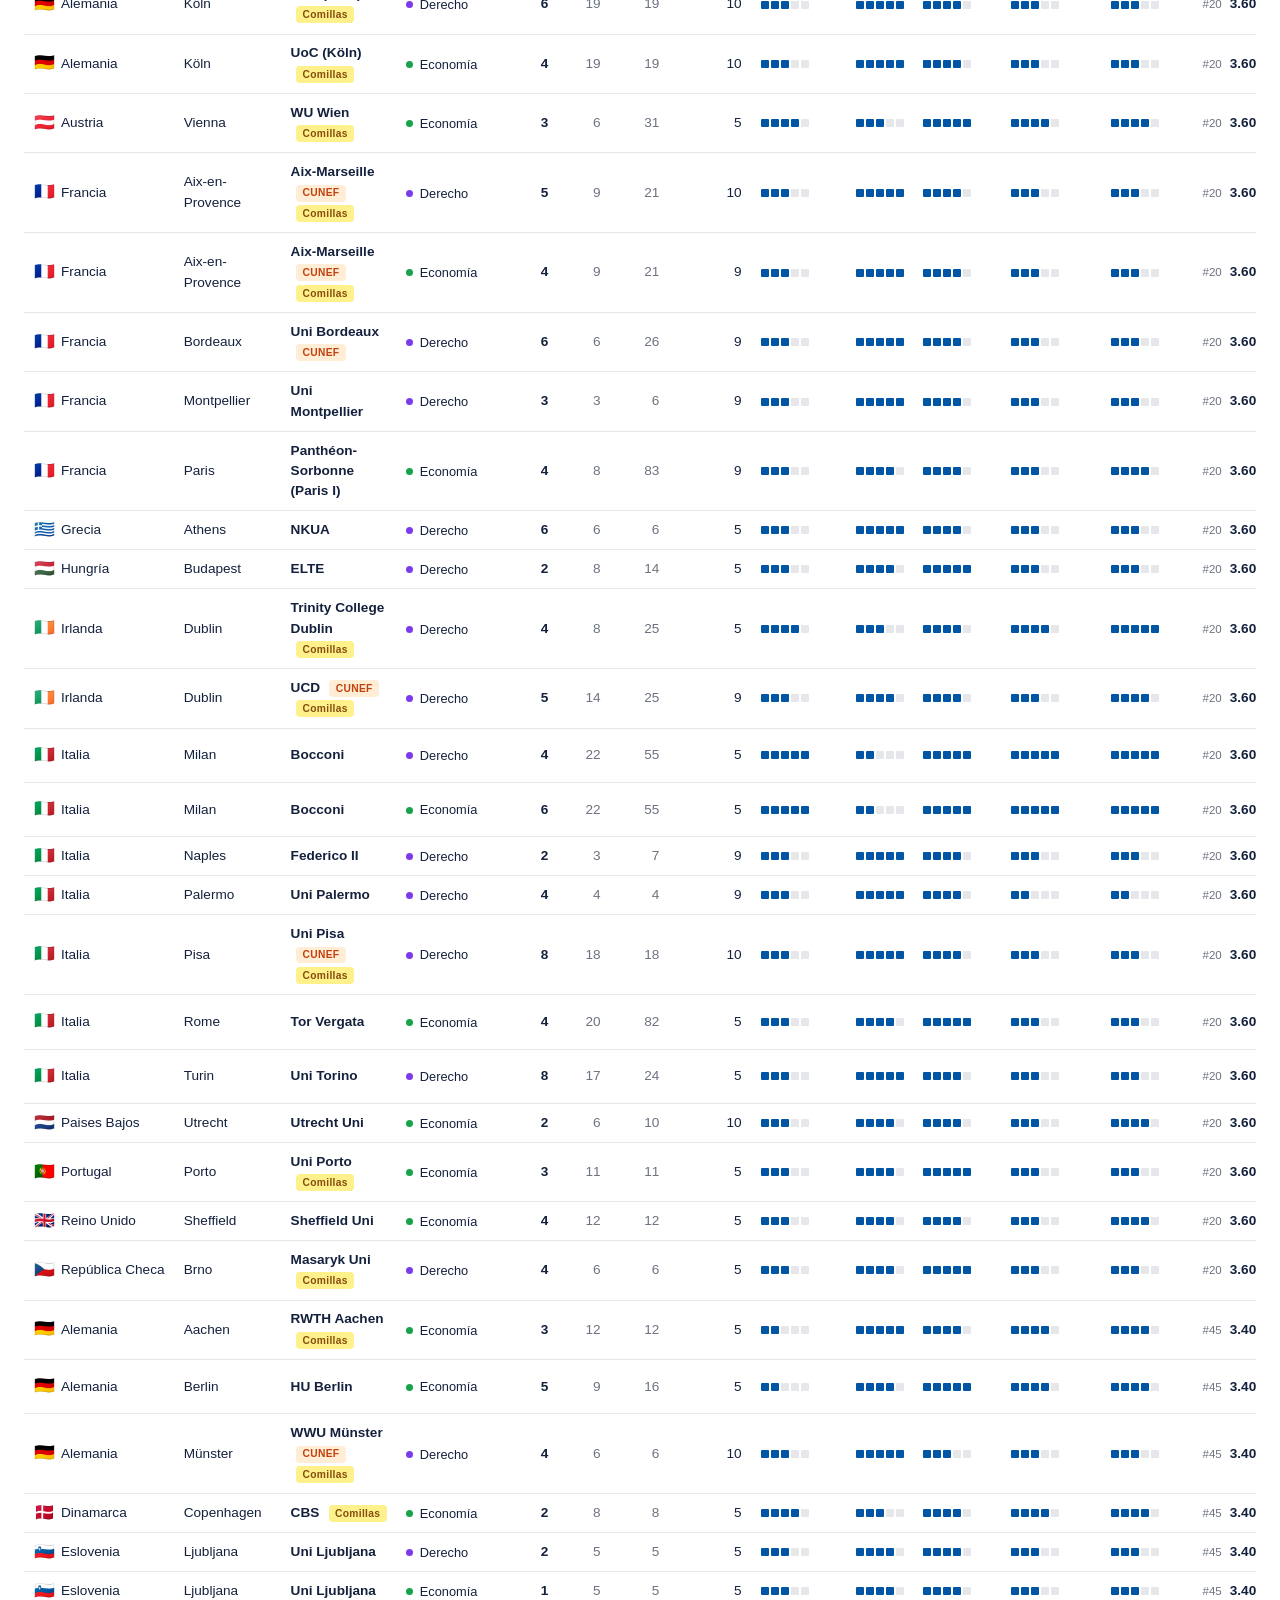
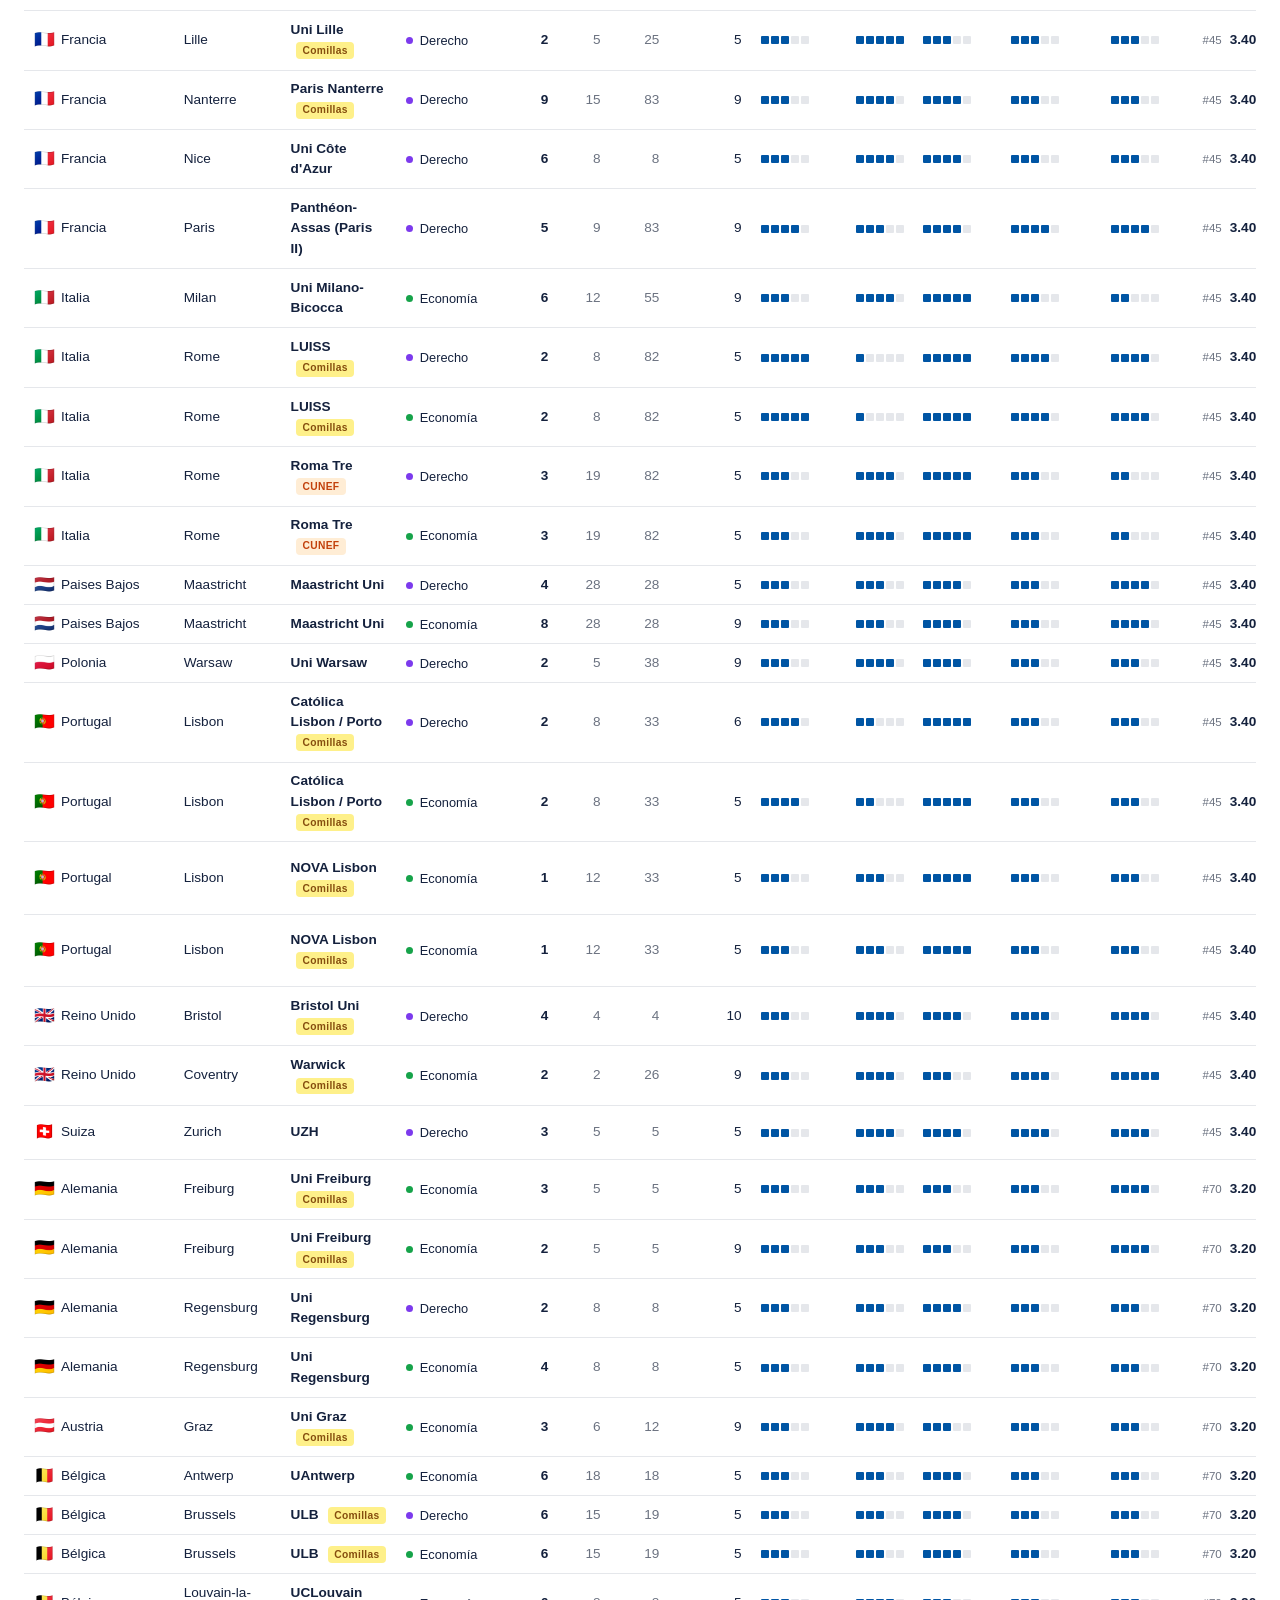
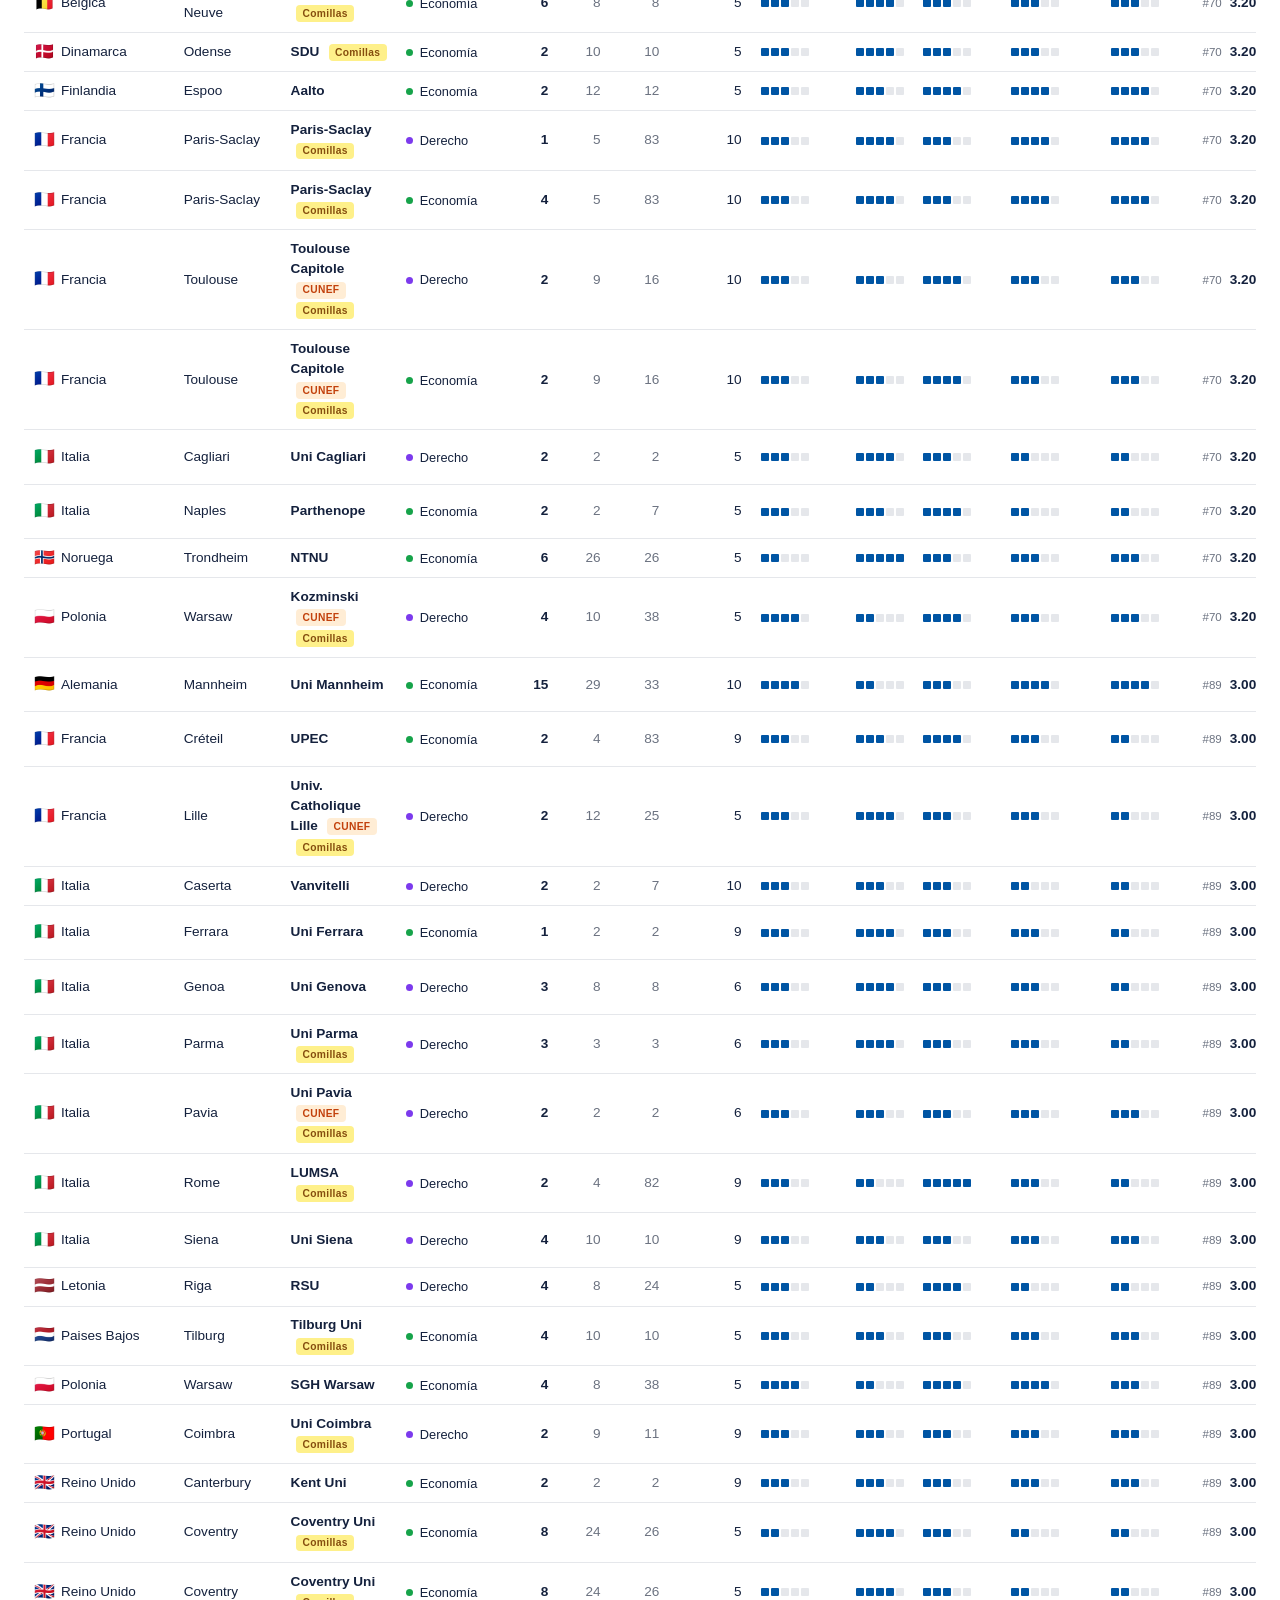
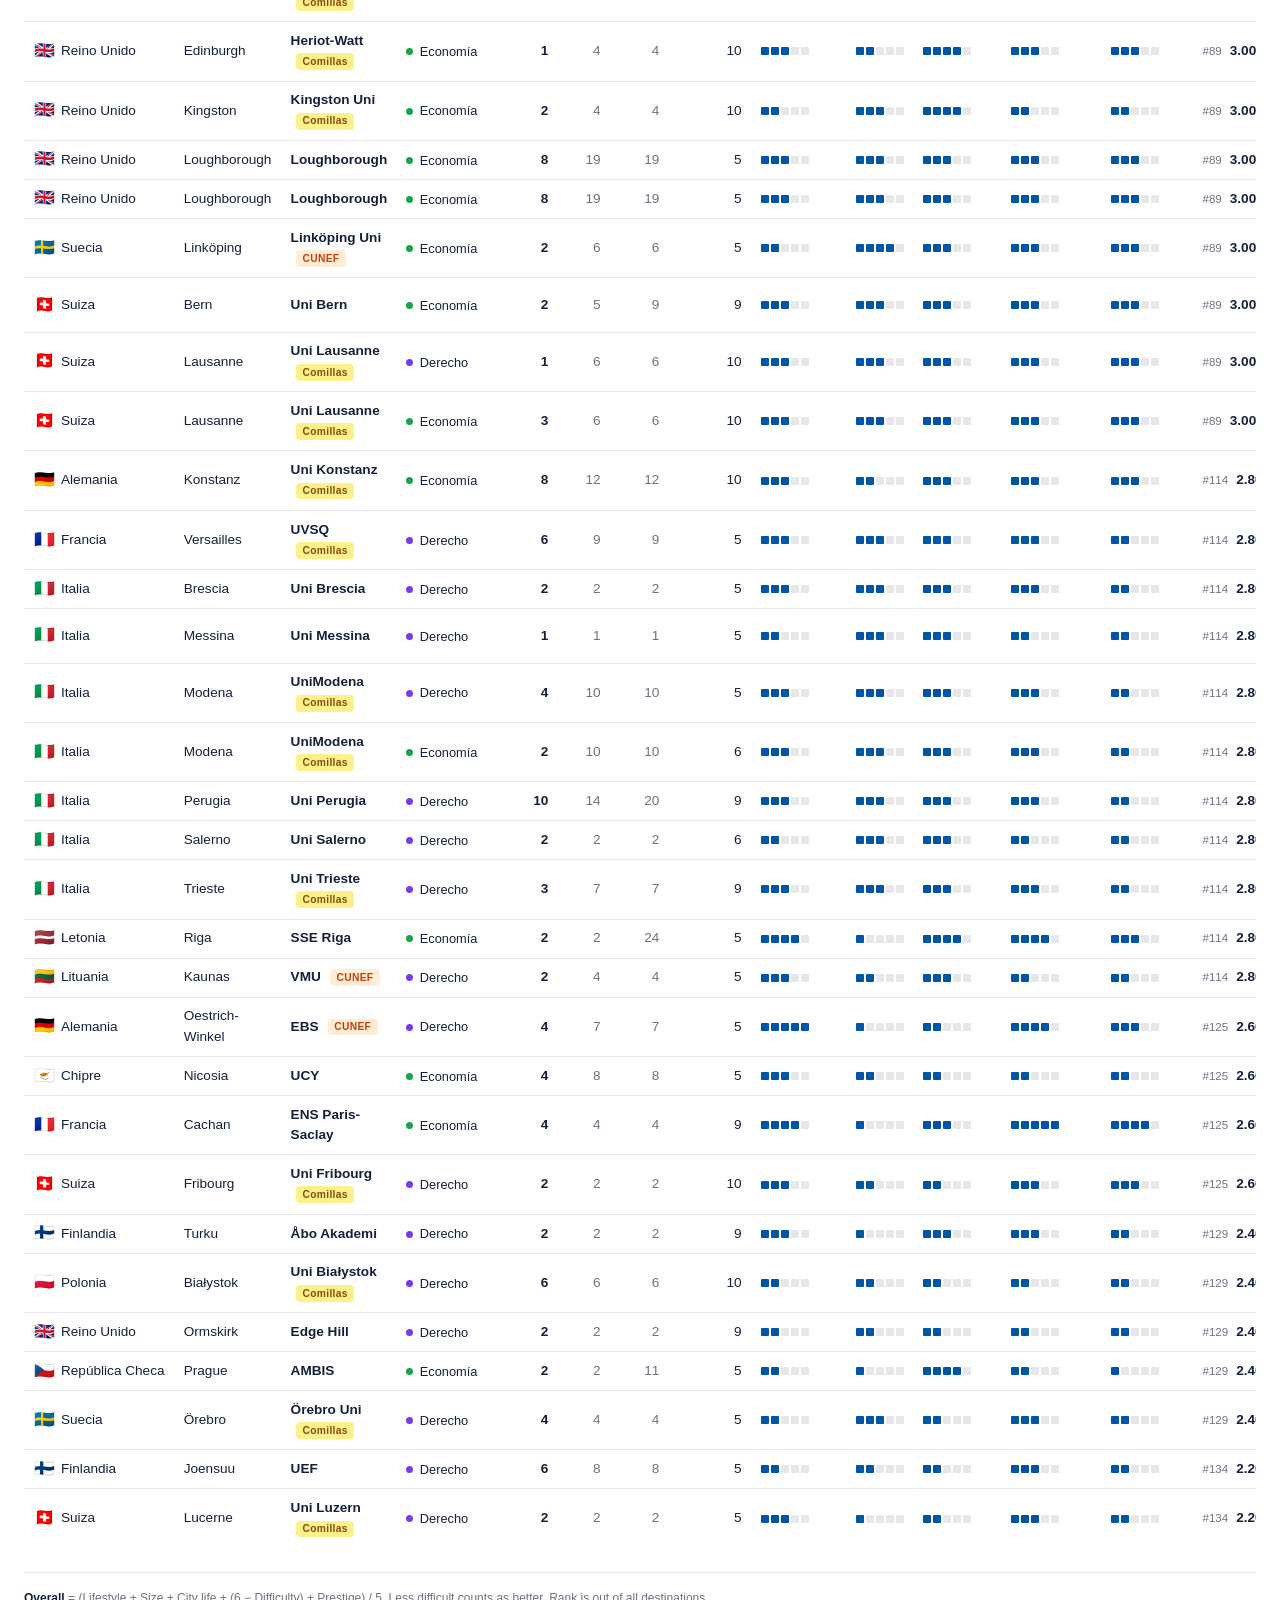
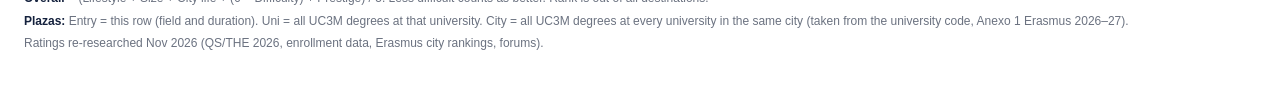
==== commit 933ad97b: "Add files via upload" ====
--- a/index.html
+++ b/index.html
@@ -3,37 +3,33 @@
 <head>
 <meta charset="UTF-8">
 <meta name="viewport" content="width=device-width, initial-scale=1.0">
-<title>Exchange Destinations</title>
+<title>Exchange destinations</title>
 <link rel="stylesheet" href="style.css">
 <base target="_blank">
 </head>
 <body>
-  <header>
-    <h1>Exchange Destinations</h1>
-    <p>Derecho &amp; Economía — ratings re-researched Nov 2026 (QS/THE 2026, enrollment data, Erasmus city rankings, forums)</p>
+  <header class="top">
+    <div class="wrap">
+      <p class="eyebrow">Derecho &amp; Economía · UC3M · 2026–27</p>
+      <h1>Where to go on exchange?</h1>
+      <p class="lede">Every destination rated on lifestyle, size, city life, difficulty and prestige, with the number of UC3M plazas at each university and in each city.</p>
+    </div>
   </header>
 
-  <div class="container">
-    <div class="filters">
-      <div class="filter-group">
-        <label for="search">Search</label>
-        <input type="text" id="search" placeholder="University, city, country...">
-      </div>
-      <div class="filter-group">
-        <label>Field <button class="clear-btn" onclick="clearSlicer('field')">Clear</button></label>
-        <div class="slicer" id="slicer-field"></div>
-      </div>
-      <div class="filter-group">
-        <label>Country <button class="clear-btn" onclick="clearSlicer('country')">Clear</button></label>
-        <div class="slicer" id="slicer-country"></div>
-      </div>
-      <div class="filter-group">
-        <label>Duration <button class="clear-btn" onclick="clearSlicer('meses')">Clear</button></label>
-        <div class="slicer" id="slicer-meses"></div>
-      </div>
-    </div>
+  <main class="wrap">
+    <section class="toolbar">
+      <input type="search" id="search" placeholder="Search university, city, country…" aria-label="Search">
+      <div class="group"><span class="group-label">Field</span><div class="slicer" id="slicer-field"></div></div>
+      <div class="group"><span class="group-label">Duration</span><div class="slicer" id="slicer-meses"></div></div>
+      <button class="link-btn" onclick="clearAll()">Reset</button>
+    </section>
 
-    <p class="note">Overall = (Lifestyle + Size + City life + (6 − Difficulty) + Prestige) / 5. Less difficult counts as better. Rank is out of all destinations.<br>Plazas: <b>Entry</b> = this row (field and duration), <b>University</b> = all UC3M degrees at that university, <b>City</b> = all UC3M degrees at every university in the same city (city taken from the university code, Anexo 1 Erasmus 2026-27).</p>
+    <details class="countries">
+      <summary>Country <span id="country-count"></span></summary>
+      <div class="slicer" id="slicer-country"></div>
+    </details>
+
+    <p class="count" id="count"></p>
 
     <div class="table-wrap">
       <table>
@@ -43,19 +39,19 @@
             <th rowspan="2" data-key="city">City <span class="sort-icon">↕</span></th>
             <th rowspan="2" data-key="university">University <span class="sort-icon">↕</span></th>
             <th rowspan="2" data-key="field">Field <span class="sort-icon">↕</span></th>
-            <th colspan="3" class="group">Plazas</th>
-            <th rowspan="2" data-key="meses">Meses <span class="sort-icon">↕</span></th>
+            <th colspan="3" class="group-head">Plazas</th>
+            <th rowspan="2" data-key="meses">Months <span class="sort-icon">↕</span></th>
             <th rowspan="2" data-key="lifestyle">Lifestyle <span class="sort-icon">↕</span></th>
             <th rowspan="2" data-key="size">Size <span class="sort-icon">↕</span></th>
             <th rowspan="2" data-key="citylife">City life <span class="sort-icon">↕</span></th>
             <th rowspan="2" data-key="difficulty">Difficulty <span class="sort-icon">↕</span></th>
             <th rowspan="2" data-key="prestige">Prestige <span class="sort-icon">↕</span></th>
             <th rowspan="2" data-key="overall">Overall <span class="sort-icon">↕</span></th>
-            <th rowspan="2" data-key="nivel">Nivel <span class="sort-icon">↕</span></th>
+            <th rowspan="2" data-key="nivel">Language <span class="sort-icon">↕</span></th>
           </tr>
           <tr class="subhead">
             <th data-key="plazas" title="Plazas for this exact entry (field and duration)">Entry <span class="sort-icon">↕</span></th>
-            <th data-key="plazasUni" title="All UC3M plazas at this university, every degree">University <span class="sort-icon">↕</span></th>
+            <th data-key="plazasUni" title="All UC3M plazas at this university, every degree">Uni <span class="sort-icon">↕</span></th>
             <th data-key="plazasCity" title="All UC3M plazas in this city, every university and degree">City <span class="sort-icon">↕</span></th>
           </tr>
         </thead>
@@ -63,7 +59,13 @@
       </table>
       <div id="empty" class="empty" style="display:none">No matching destinations</div>
     </div>
-  </div>
+
+    <footer>
+      <p><b>Overall</b> = (Lifestyle + Size + City life + (6 − Difficulty) + Prestige) / 5. Less difficult counts as better. Rank is out of all destinations.</p>
+      <p><b>Plazas:</b> Entry = this row (field and duration). Uni = all UC3M degrees at that university. City = all UC3M degrees at every university in the same city (taken from the university code, Anexo 1 Erasmus 2026–27).</p>
+      <p>Ratings re-researched Nov 2026 (QS/THE 2026, enrollment data, Erasmus city rankings, forums).</p>
+    </footer>
+  </main>
 
   <script src="uc3m-plazas.js"></script>
   <script src="data.js"></script>
--- a/style.css
+++ b/style.css
@@ -1,194 +1,140 @@
 :root {
-  --bg: #f8fafc;
-  --card: #ffffff;
-  --text: #1e293b;
-  --muted: #64748b;
-  --border: #e2e8f0;
-  --primary: #2563eb;
-  --header-bg: #1e293b;
+  --bg: #ffffff;
+  --text: #14213d;
+  --muted: #6b7280;
+  --line: #e5e7eb;
+  --soft: #f6f7f9;
+  --blue: #0055a4;
+  --blue-soft: #e8f0fa;
+  --serif: "Source Serif 4", Georgia, "Times New Roman", serif;
 }
 * { box-sizing: border-box; margin: 0; padding: 0; }
 body {
-  font-family: -apple-system, BlinkMacSystemFont, "Segoe UI", Roboto, "Helvetica Neue", Arial, sans-serif;
+  font-family: -apple-system, BlinkMacSystemFont, "Segoe UI", Roboto, Helvetica, Arial, sans-serif;
+  font-size: 14px;
+  line-height: 1.5;
+  color: var(--text);
   background: var(--bg);
-  color: var(--text);
-  line-height: 1.5;
-  min-height: 100vh;
 }
-header {
-  background: var(--header-bg);
-  color: white;
-  padding: 1.5rem 2rem;
-  box-shadow: 0 2px 8px rgba(0,0,0,0.15);
+.wrap { max-width: 1320px; margin: 0 auto; padding: 0 1.5rem; }
+
+/* Header */
+.top { border-bottom: 1px solid var(--line); padding: 2.75rem 0 2rem; margin-bottom: 1.5rem; }
+.eyebrow { font-size: 0.72rem; font-weight: 600; letter-spacing: 0.08em; text-transform: uppercase; color: var(--blue); }
+h1 { font-family: var(--serif); font-size: 2.2rem; font-weight: 600; letter-spacing: -0.01em; line-height: 1.15; margin: 0.4rem 0 0.6rem; }
+.lede { max-width: 640px; color: var(--muted); font-size: 0.95rem; }
+
+/* Toolbar */
+.toolbar { display: flex; flex-wrap: wrap; align-items: center; gap: 0.75rem 1.5rem; }
+input[type="search"] {
+  flex: 1 1 260px; max-width: 340px;
+  padding: 0.5rem 0.75rem;
+  font: inherit;
+  border: 1px solid var(--line);
+  border-radius: 6px;
+  background: #fff;
 }
-header h1 { font-size: 1.5rem; font-weight: 600; }
-header p { color: #94a3b8; font-size: 0.9rem; margin-top: 0.25rem; }
-.container { max-width: 1500px; margin: 0 auto; padding: 1.5rem; }
-
-.filters {
-  background: var(--card);
-  border: 1px solid var(--border);
-  border-radius: 12px;
-  padding: 1.25rem;
-  margin-bottom: 1.25rem;
-  display: grid;
-  gap: 1.25rem;
-  box-shadow: 0 1px 3px rgba(0,0,0,0.04);
-}
-.filter-group label {
-  display: block;
-  font-size: 0.75rem;
-  font-weight: 600;
-  text-transform: uppercase;
-  letter-spacing: 0.04em;
-  color: var(--muted);
-  margin-bottom: 0.5rem;
-}
-.filter-group input[type="text"] {
-  width: 100%;
-  padding: 0.55rem 0.85rem;
-  border: 1px solid var(--border);
-  border-radius: 8px;
-  font-size: 0.9rem;
-}
-.filter-group input[type="text"]:focus {
-  outline: none;
-  border-color: var(--primary);
-  box-shadow: 0 0 0 3px rgba(37,99,235,0.12);
-}
-.slicer { display: flex; flex-wrap: wrap; gap: 0.4rem; }
+input[type="search"]:focus { outline: none; border-color: var(--blue); box-shadow: 0 0 0 3px var(--blue-soft); }
+.group { display: flex; align-items: center; gap: 0.6rem; }
+.group-label, summary { font-size: 0.7rem; font-weight: 600; letter-spacing: 0.06em; text-transform: uppercase; color: var(--muted); }
+.slicer { display: flex; flex-wrap: wrap; gap: 0.35rem; }
 .chip {
   display: inline-flex; align-items: center; gap: 0.3rem;
-  padding: 0.35rem 0.75rem;
-  border: 1px solid var(--border);
+  padding: 0.22rem 0.65rem;
+  border: 1px solid var(--line);
   border-radius: 999px;
-  font-size: 0.82rem;
-  font-weight: 500;
+  font-size: 0.8rem;
   cursor: pointer;
-  background: white;
-  transition: all 0.15s;
   user-select: none;
+  background: #fff;
+  transition: border-color 0.12s, background 0.12s;
 }
-.chip:hover { border-color: #94a3b8; }
-.chip.active { background: var(--primary); border-color: var(--primary); color: white; }
-.chip .flag { font-size: 1rem; }
-.clear-btn {
-  font-size: 0.75rem; color: var(--primary); background: none; border: none;
-  cursor: pointer; font-weight: 600; margin-left: 0.5rem;
-}
-.clear-btn:hover { text-decoration: underline; }
+.chip:hover { border-color: #9ca3af; }
+.chip.active { background: var(--blue); border-color: var(--blue); color: #fff; }
+.chip .flag { font-size: 0.95rem; }
+.link-btn { background: none; border: none; font: inherit; font-size: 0.8rem; color: var(--blue); cursor: pointer; padding: 0.2rem; }
+.link-btn:hover { text-decoration: underline; }
 
-.note { font-size: 0.8rem; color: var(--muted); margin-bottom: 0.75rem; }
+.countries { margin-top: 0.9rem; }
+.countries summary { cursor: pointer; list-style: none; display: inline-flex; gap: 0.4rem; align-items: center; }
+.countries summary::-webkit-details-marker { display: none; }
+.countries summary::before { content: "▸"; font-size: 0.7rem; }
+.countries[open] summary::before { content: "▾"; }
+.countries .slicer { margin-top: 0.6rem; }
+#country-count { color: var(--blue); }
 
-.table-wrap {
-  background: var(--card);
-  border: 1px solid var(--border);
-  border-radius: 12px;
-  overflow-x: auto;
-  box-shadow: 0 1px 3px rgba(0,0,0,0.04);
-}
-table { width: 100%; border-collapse: collapse; font-size: 0.85rem; min-width: 1400px; }
-thead { background: #f1f5f9; position: sticky; top: 0; z-index: 10; }
-th {
+.count { font-size: 0.78rem; color: var(--muted); margin: 1rem 0 0.5rem; }
+
+/* Table */
+.table-wrap { border-top: 1px solid var(--text); overflow-x: auto; }
+table { width: 100%; border-collapse: collapse; min-width: 1280px; font-size: 0.85rem; }
+thead { position: sticky; top: 0; z-index: 5; background: #fff; }
+thead th {
+  background: #fff;
   text-align: left;
-  padding: 0.75rem 0.7rem;
+  padding: 0.7rem 0.6rem;
+  font-size: 0.68rem;
   font-weight: 600;
-  font-size: 0.7rem;
+  letter-spacing: 0.05em;
   text-transform: uppercase;
-  letter-spacing: 0.03em;
   color: var(--muted);
-  border-bottom: 1px solid var(--border);
+  border-bottom: 1px solid var(--line);
   cursor: pointer;
   user-select: none;
   white-space: nowrap;
 }
-th:hover { color: var(--primary); }
-th .sort-icon { margin-left: 0.2rem; opacity: 0.4; }
-th.sorted .sort-icon { opacity: 1; color: var(--primary); }
-td {
-  padding: 0.65rem 0.7rem;
-  border-bottom: 1px solid var(--border);
-  vertical-align: middle;
-}
-tbody tr:hover { background: #f8fafc; }
+thead th:hover { color: var(--blue); }
+thead th.sorted { color: var(--blue); }
+.sort-icon { margin-left: 0.2rem; opacity: 0.35; }
+th.sorted .sort-icon { opacity: 1; }
+thead th.group-head { cursor: default; text-align: center; color: var(--text); border-bottom: 1px solid var(--line); padding-bottom: 0.35rem; }
+thead th.group-head:hover { color: var(--text); }
+thead tr.subhead th { padding: 0.25rem 0.6rem 0.5rem; text-align: right; }
+td { padding: 0.55rem 0.6rem; border-bottom: 1px solid var(--line); vertical-align: middle; }
+tbody tr:hover { background: var(--soft); }
 tbody tr:last-child td { border-bottom: none; }
 
 .country-cell { display: flex; align-items: center; gap: 0.4rem; white-space: nowrap; }
-.flag { font-size: 1.15rem; line-height: 1; }
-.badge {
-  display: inline-block;
-  padding: 0.25rem 0.6rem;
-  border-radius: 999px;
-  font-size: 0.72rem;
-  font-weight: 700;
-}
-.badge-derecho { background: #ede9fe; color: #6d28d9; }
-.badge-economia { background: #bbf7d0; color: #14532d; }
-.nivel { white-space: pre-line; font-size: 0.8rem; color: #334155; line-height: 1.4; }
-.num { font-variant-numeric: tabular-nums; font-weight: 500; }
+.flag { font-size: 1.05rem; line-height: 1; }
+td strong { font-weight: 600; }
+.num { font-variant-numeric: tabular-nums; text-align: right; }
+.plz-uni, .plz-city { color: var(--muted); }
+.plz-entry { font-weight: 600; }
+
+/* Field */
+.badge { display: inline-flex; align-items: center; gap: 0.4rem; font-size: 0.8rem; white-space: nowrap; }
+.badge::before { content: ""; width: 7px; height: 7px; border-radius: 50%; }
+.badge-derecho::before { background: #7c3aed; }
+.badge-economia::before { background: #16a34a; }
 
 /* Rating bars */
 .rating { display: flex; gap: 2px; align-items: center; }
-.rating span { width: 10px; height: 10px; border-radius: 2px; background: #e2e8f0; }
-.rating span.on { background: #3b82f6; }
+.rating span { width: 8px; height: 8px; border-radius: 1px; background: var(--line); }
+.rating span.on { background: var(--blue); }
 
 /* Overall */
-.overall { display: flex; align-items: center; gap: 0.5rem; white-space: nowrap; }
-.overall .rank { font-weight: 700; color: var(--muted); font-size: 0.75rem; min-width: 2rem; }
-.overall .score {
-  font-weight: 700; font-size: 0.8rem; padding: 0.25rem 0.6rem;
-  border-radius: 999px; background: #dbeafe; color: #1e40af;
+.overall { display: flex; align-items: baseline; gap: 0.5rem; white-space: nowrap; }
+.overall .score { font-weight: 700; font-variant-numeric: tabular-nums; }
+.overall .rank { font-size: 0.72rem; color: var(--muted); font-variant-numeric: tabular-nums; }
+.overall .score.top { color: var(--blue); }
+
+/* Partner tags */
+.tag-cunef, .tag-comillas {
+  display: inline-block; margin-left: 0.35rem; padding: 0.05rem 0.4rem;
+  border-radius: 4px; font-size: 0.64rem; font-weight: 700; letter-spacing: 0.03em; vertical-align: middle;
 }
-.overall .score.top { background: #fef08a; color: #854d0e; }
+.tag-cunef { background: #ffedd5; color: #c2410c; }
+.tag-comillas { background: #fef08a; color: #854d0e; }
 
+.nivel { white-space: pre-line; font-size: 0.8rem; color: #374151; line-height: 1.4; }
 .empty { text-align: center; padding: 3rem; color: var(--muted); }
 
+footer { margin: 1.5rem 0 3rem; padding-top: 1rem; border-top: 1px solid var(--line); font-size: 0.75rem; color: var(--muted); }
+footer p + p { margin-top: 0.3rem; }
+footer b { color: var(--text); font-weight: 600; }
+
 @media (max-width: 768px) {
-  .container { padding: 1rem; }
-  header { padding: 1.25rem 1rem; }
+  .wrap { padding: 0 1rem; }
+  h1 { font-size: 1.7rem; }
+  .top { padding-top: 1.75rem; }
 }
-
-/* CUNEF tag */
-.tag-cunef {
-  display: inline-block;
-  margin-left: 0.4rem;
-  padding: 0.15rem 0.5rem;
-  border-radius: 999px;
-  background: #fed7aa;
-  color: #c2410c;
-  font-size: 0.68rem;
-  font-weight: 700;
-  letter-spacing: 0.03em;
-  vertical-align: middle;
-}
-
-/* Comillas tag */
-.tag-comillas {
-  display: inline-block;
-  margin-left: 0.4rem;
-  padding: 0.15rem 0.5rem;
-  border-radius: 999px;
-  background: #fef08a;
-  color: #854d0e;
-  font-size: 0.68rem;
-  font-weight: 700;
-  letter-spacing: 0.03em;
-  vertical-align: middle;
-}
-
-/* Plazas group header + columns */
-thead th.group {
-  text-align: center;
-  cursor: default;
-  border-bottom: 1px solid var(--border);
-  border-left: 1px solid var(--border);
-  border-right: 1px solid var(--border);
-  color: var(--text);
-}
-thead th.group:hover { color: var(--text); }
-thead tr.subhead th { font-size: 0.65rem; padding: 0.45rem 0.7rem; }
-thead tr.subhead th:first-child { border-left: 1px solid var(--border); }
-thead tr.subhead th:last-child { border-right: 1px solid var(--border); }
-td.plz-entry { border-left: 1px solid var(--border); }
-td.plz-city { border-right: 1px solid var(--border); }
-td.plz-uni, td.plz-city { background: #f8fafc; color: #475569; }
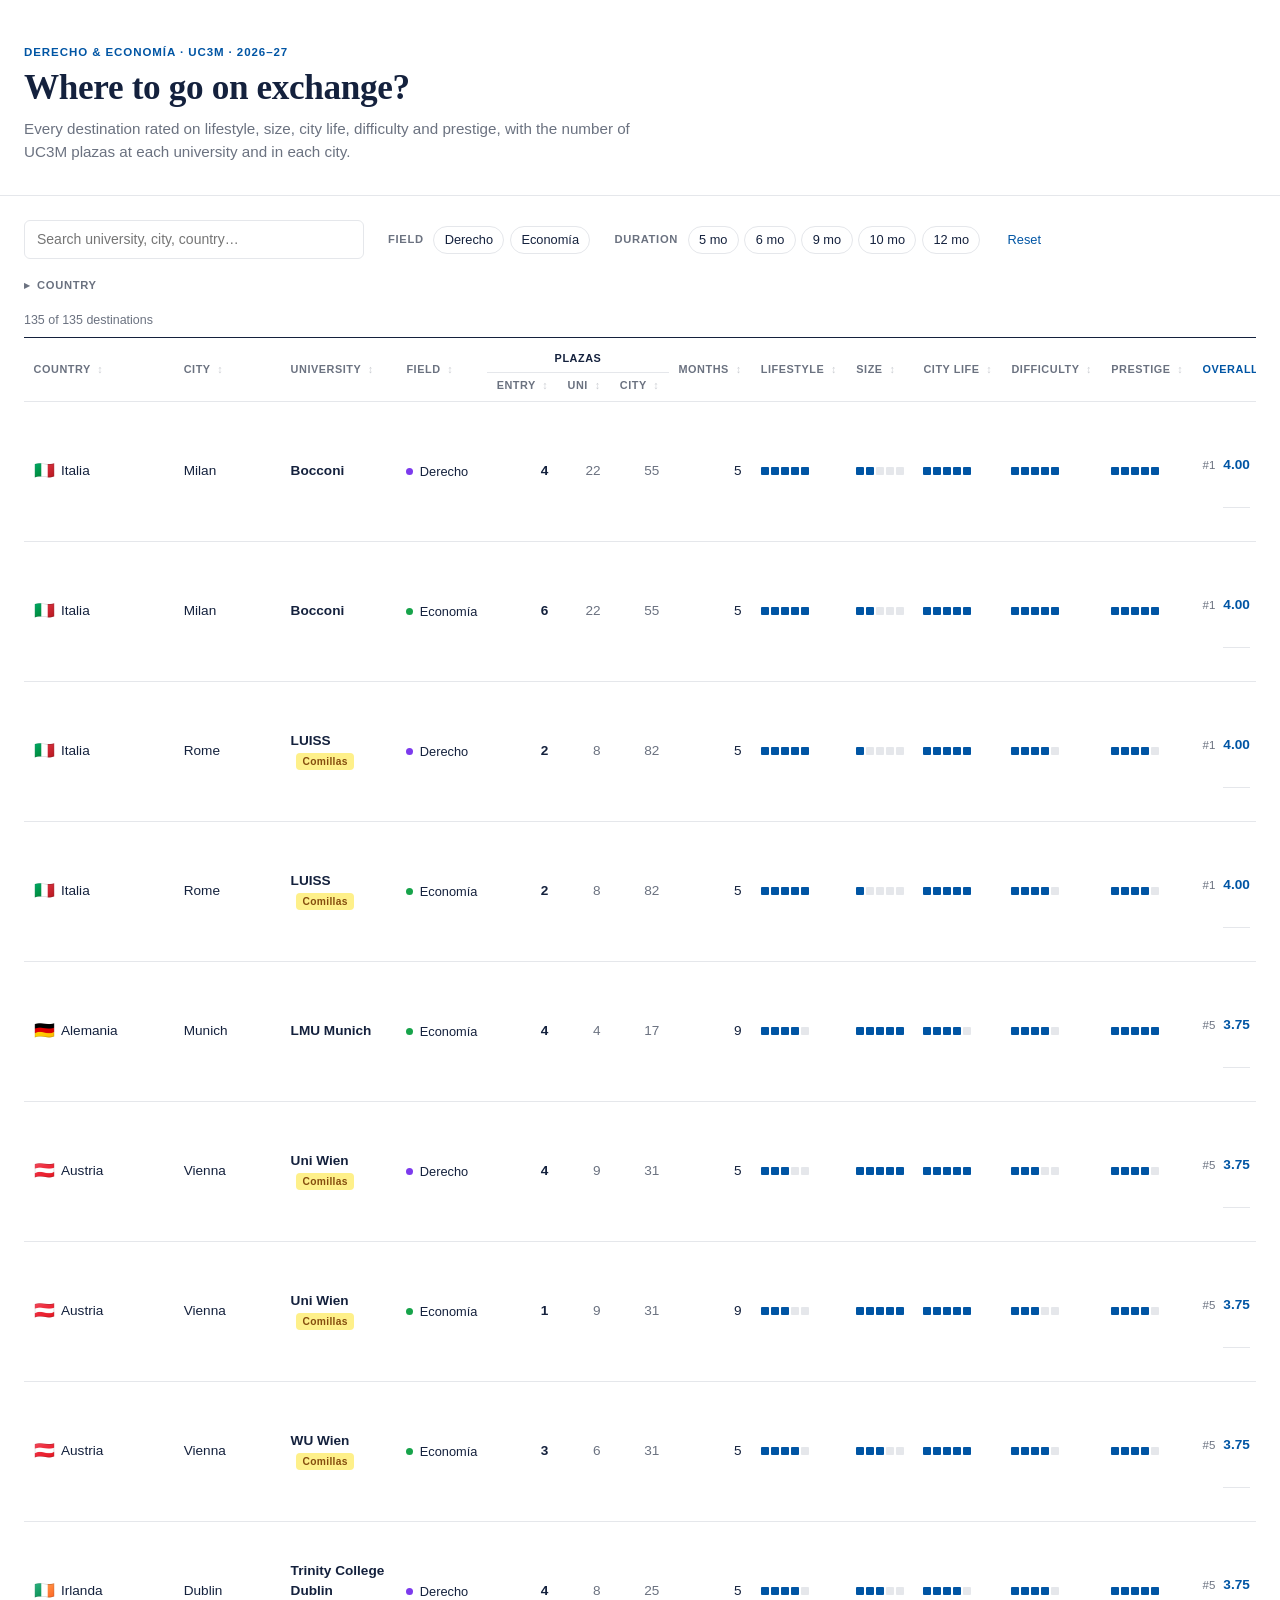
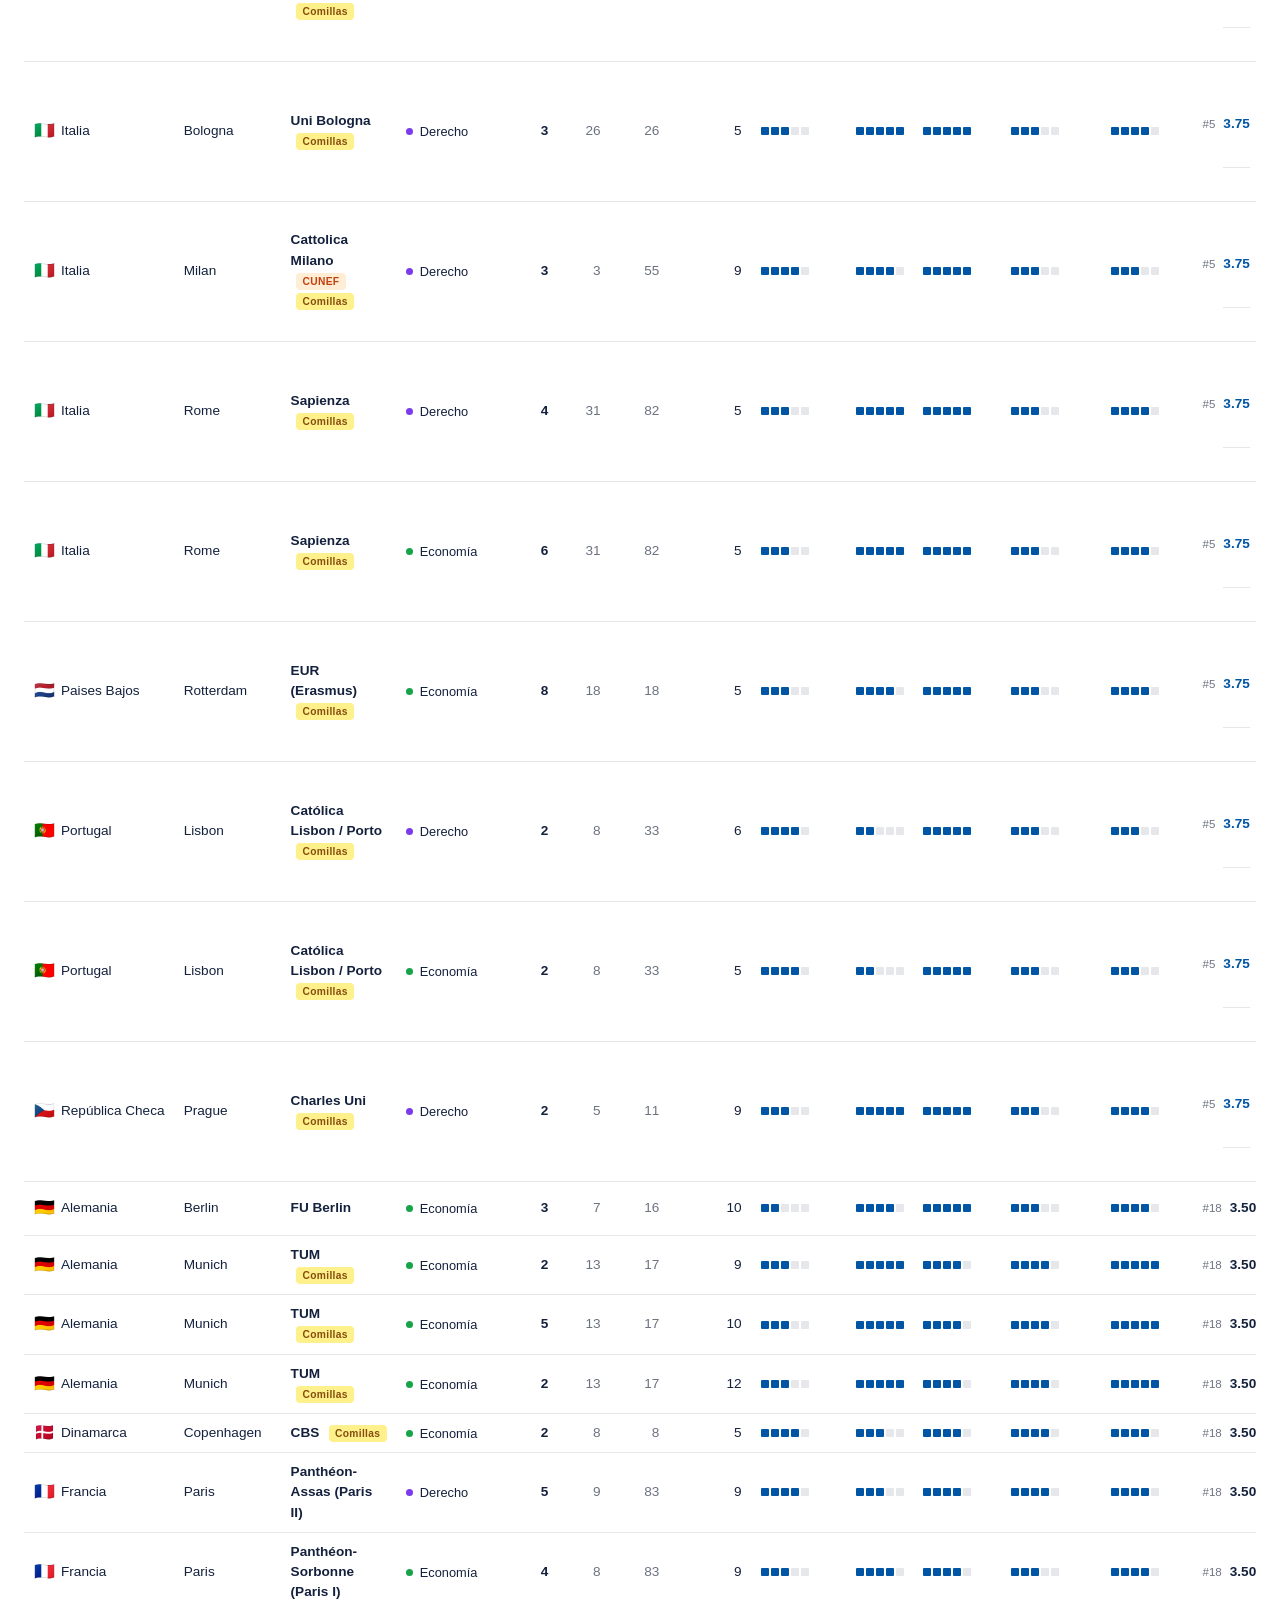
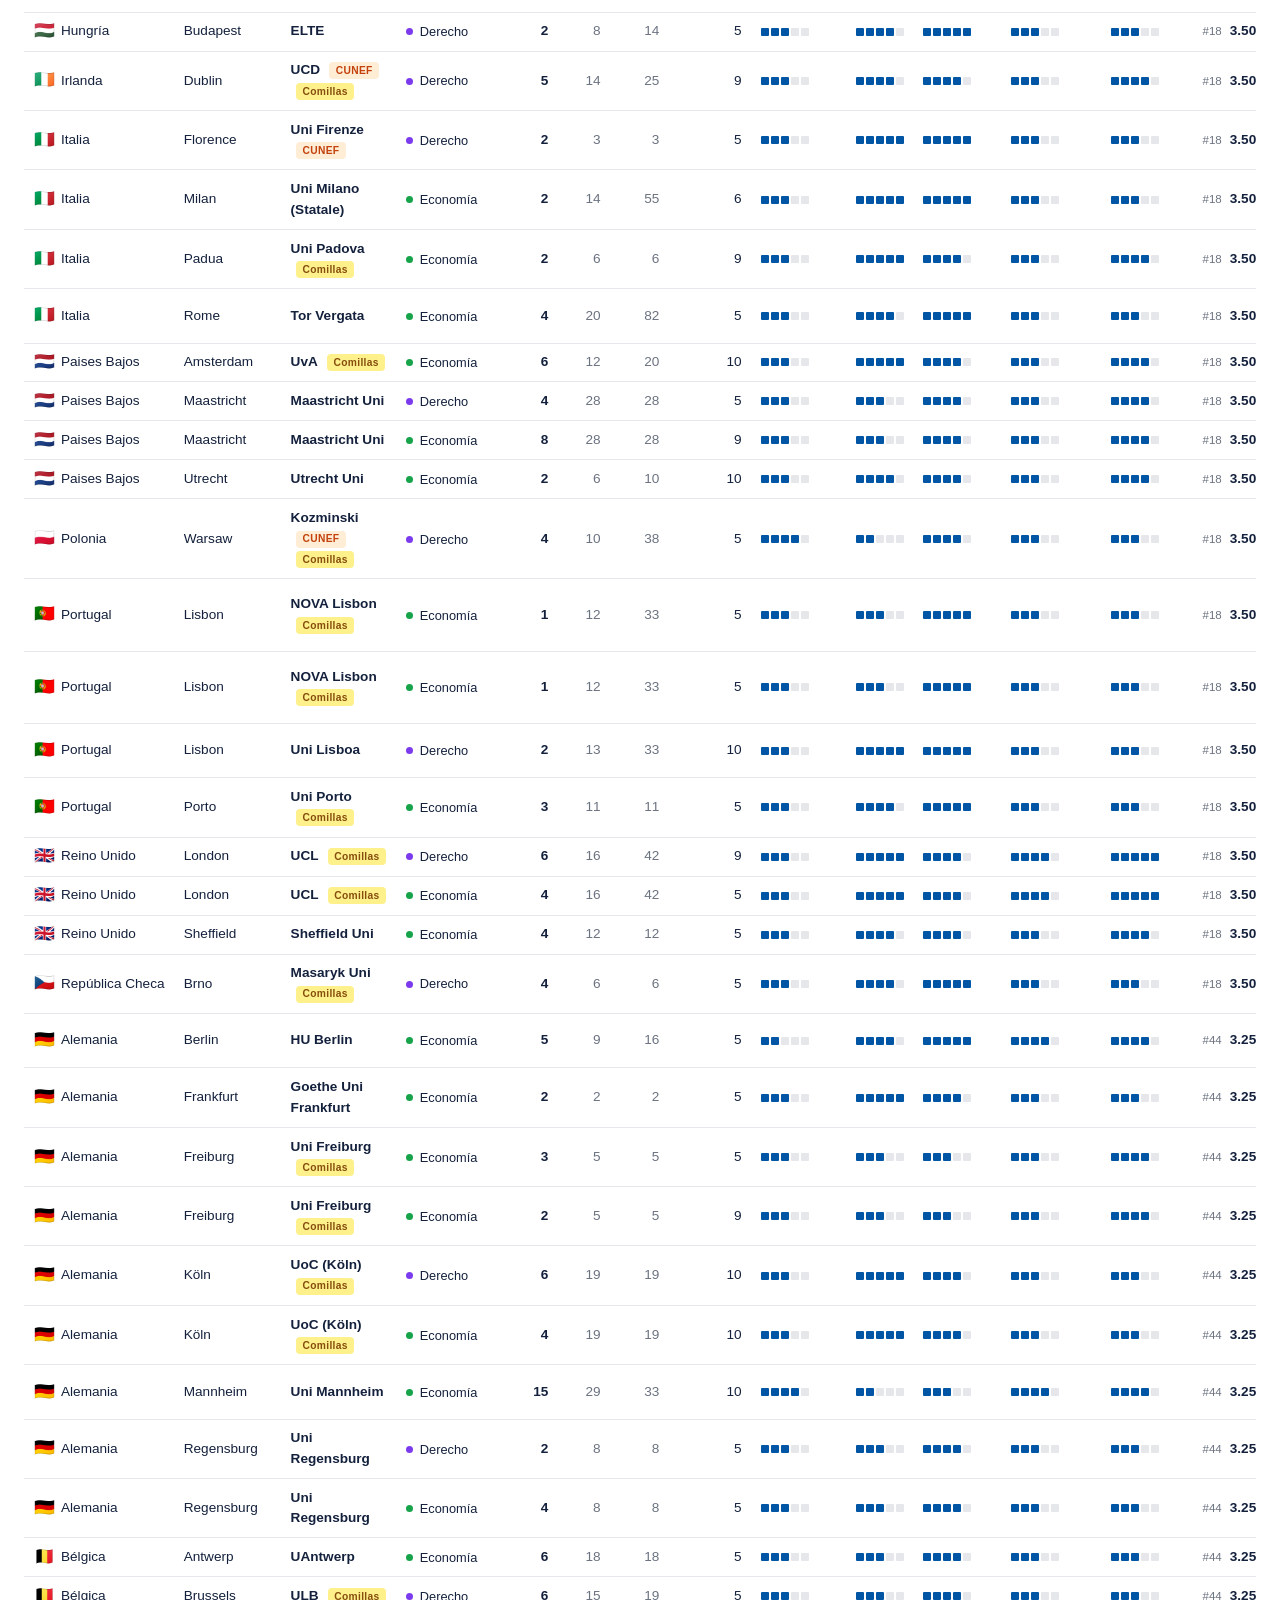
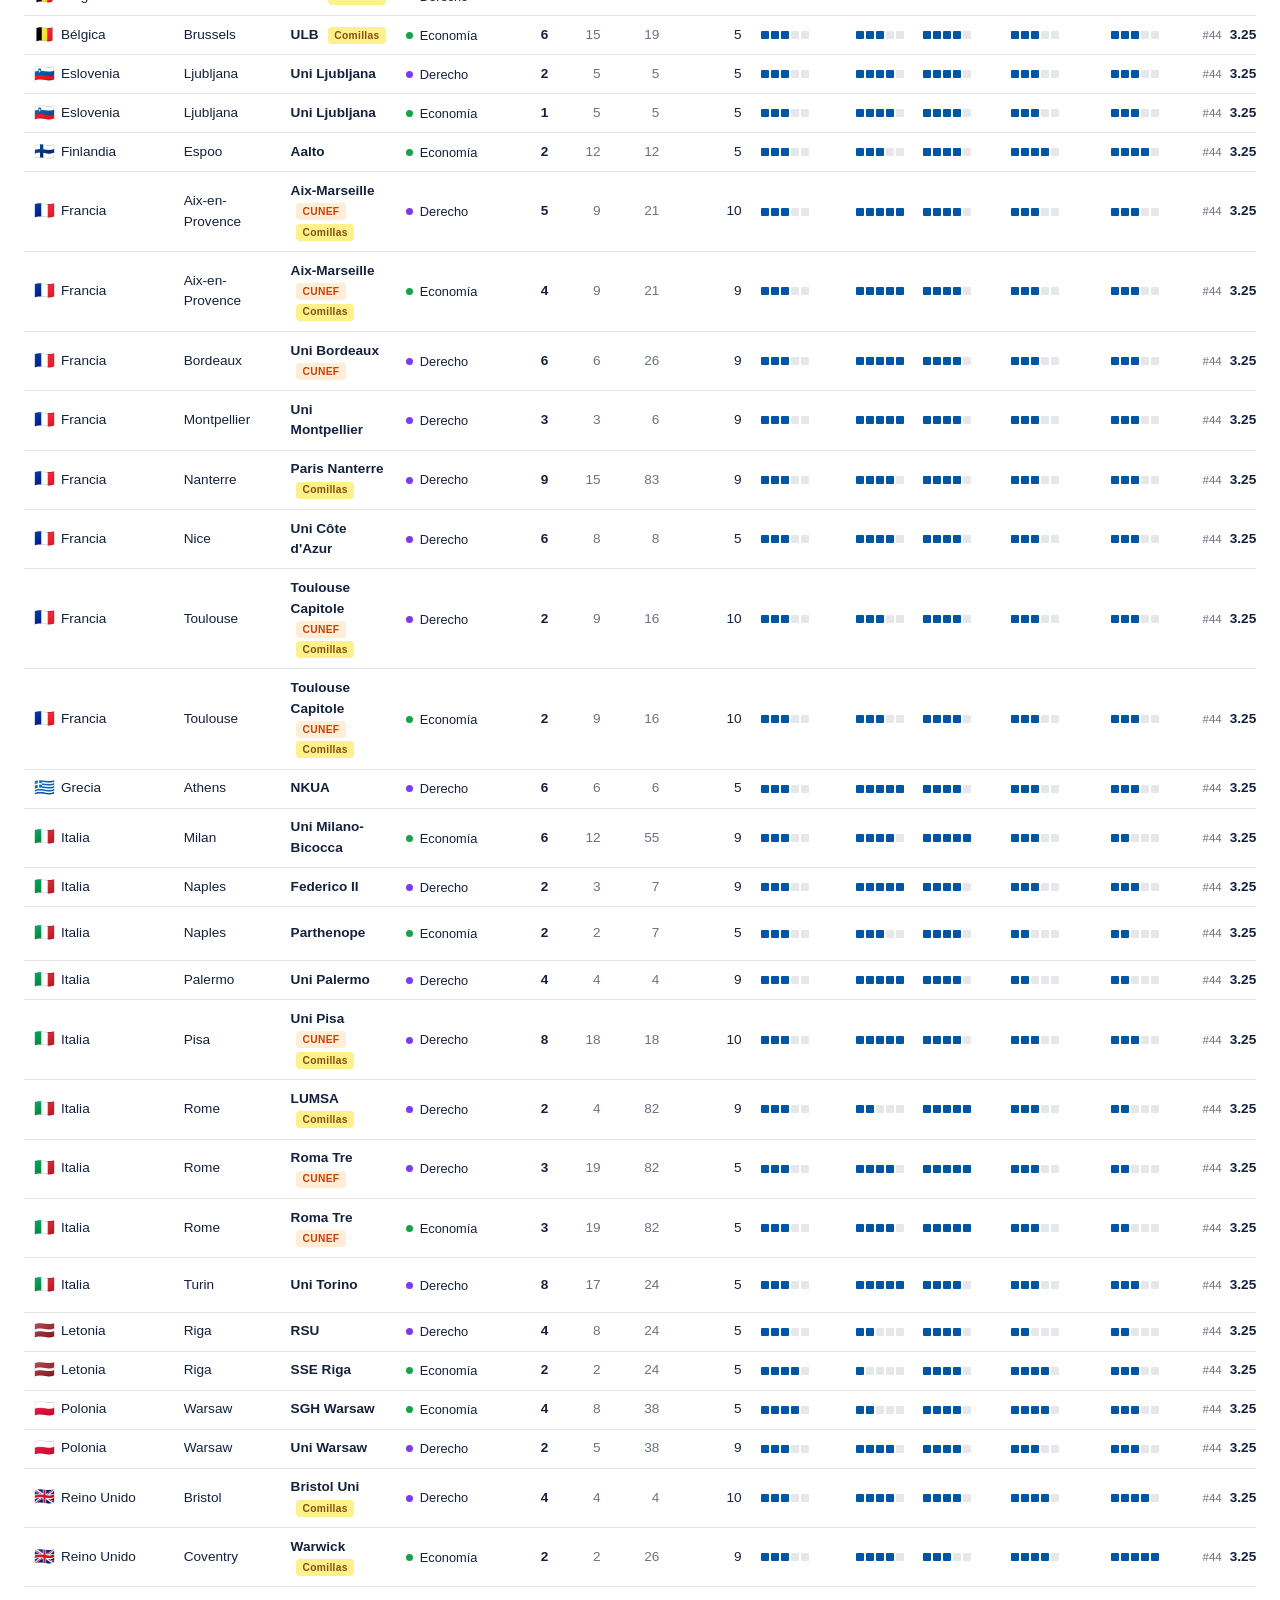
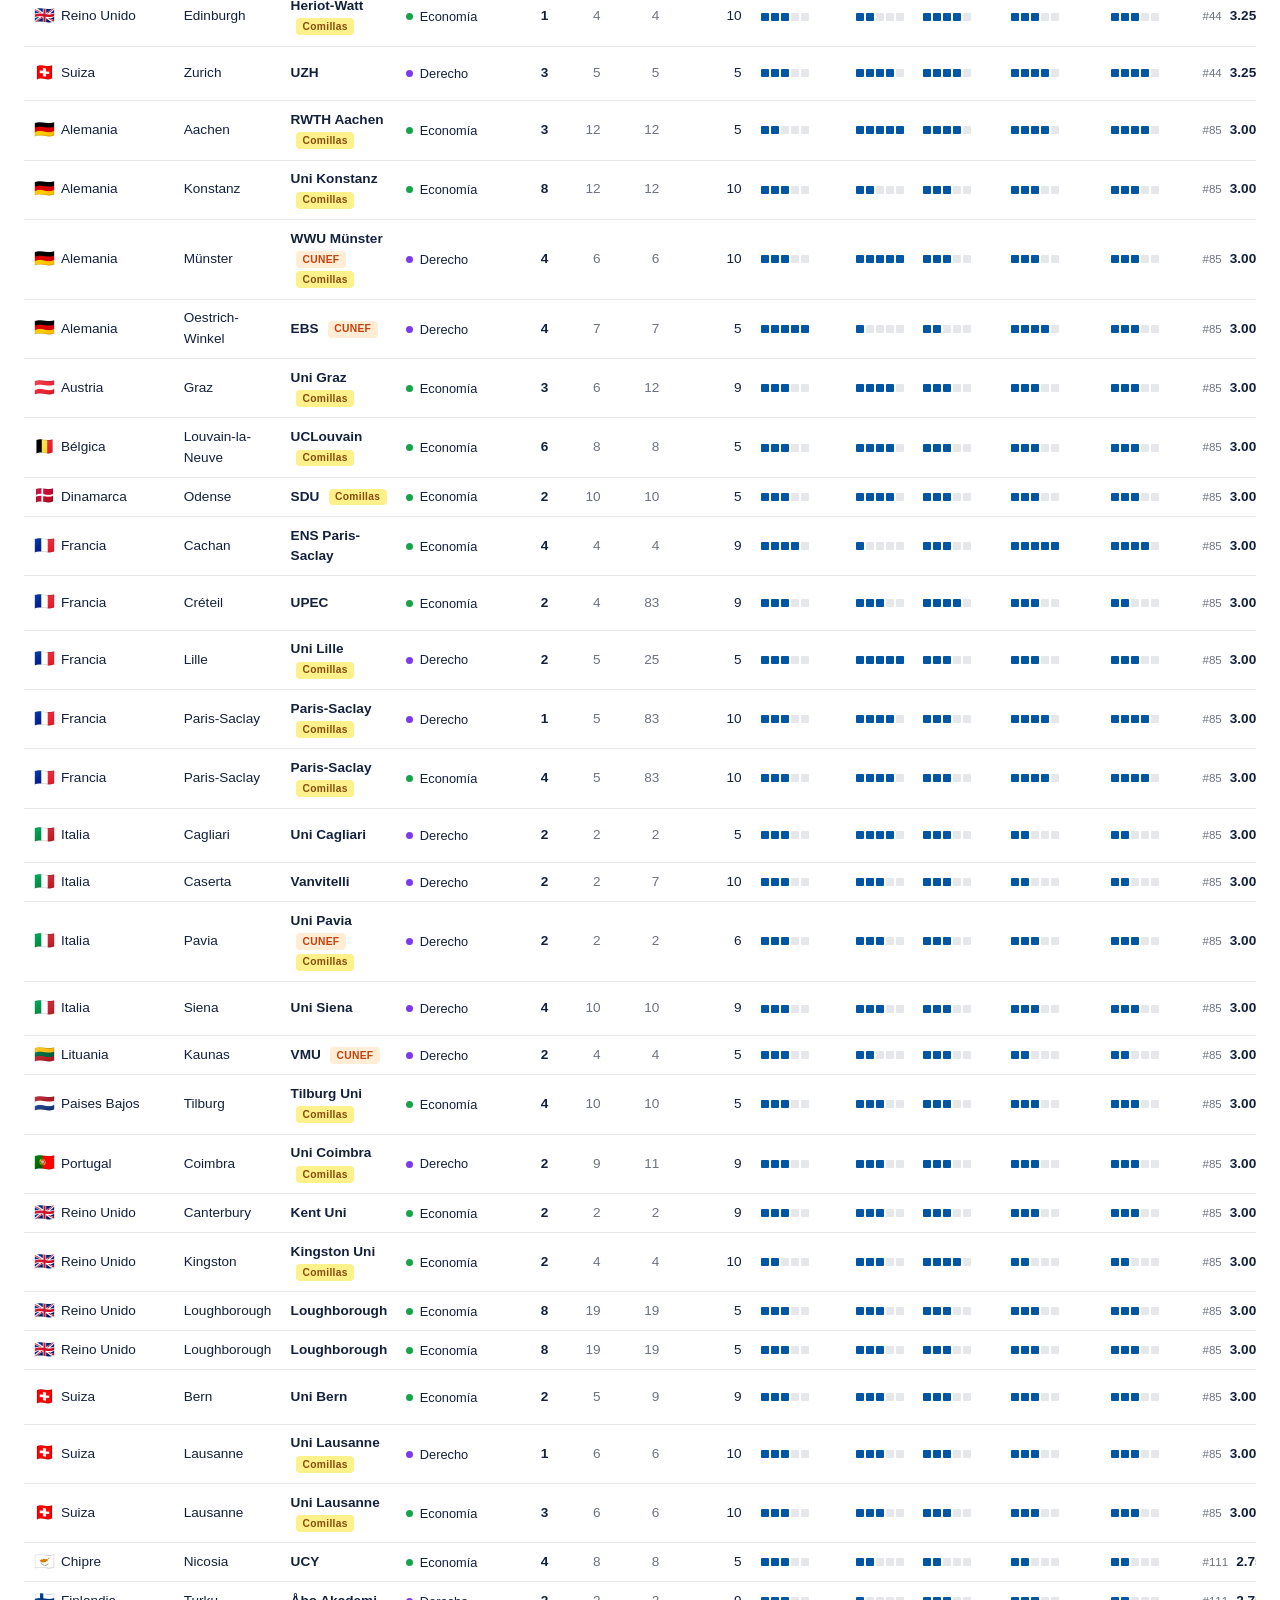
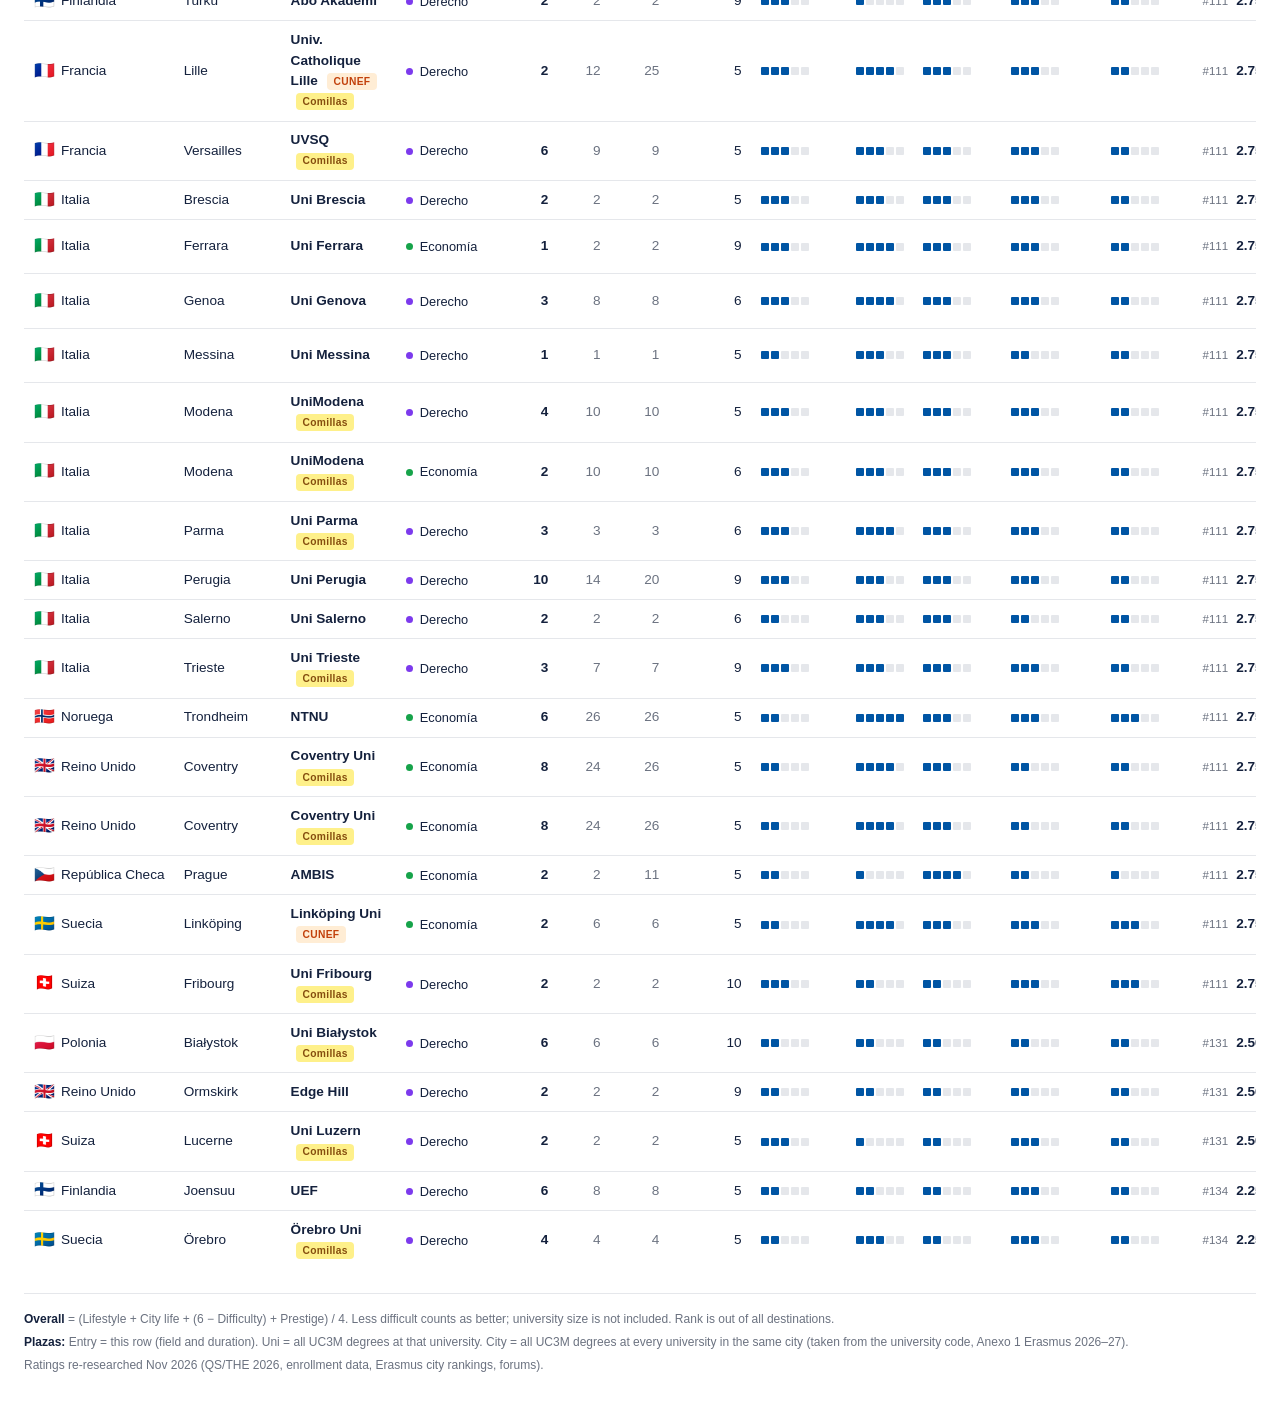
==== commit 8a9515c3: "Add files via upload" ====
--- a/index.html
+++ b/index.html
@@ -61,7 +61,7 @@
     </div>
 
     <footer>
-      <p><b>Overall</b> = (Lifestyle + Size + City life + (6 − Difficulty) + Prestige) / 5. Less difficult counts as better. Rank is out of all destinations.</p>
+      <p><b>Overall</b> = (Lifestyle + City life + (6 − Difficulty) + Prestige) / 4. Less difficult counts as better; university size is not included. Rank is out of all destinations.</p>
       <p><b>Plazas:</b> Entry = this row (field and duration). Uni = all UC3M degrees at that university. City = all UC3M degrees at every university in the same city (taken from the university code, Anexo 1 Erasmus 2026–27).</p>
       <p>Ratings re-researched Nov 2026 (QS/THE 2026, enrollment data, Erasmus city rankings, forums).</p>
     </footer>
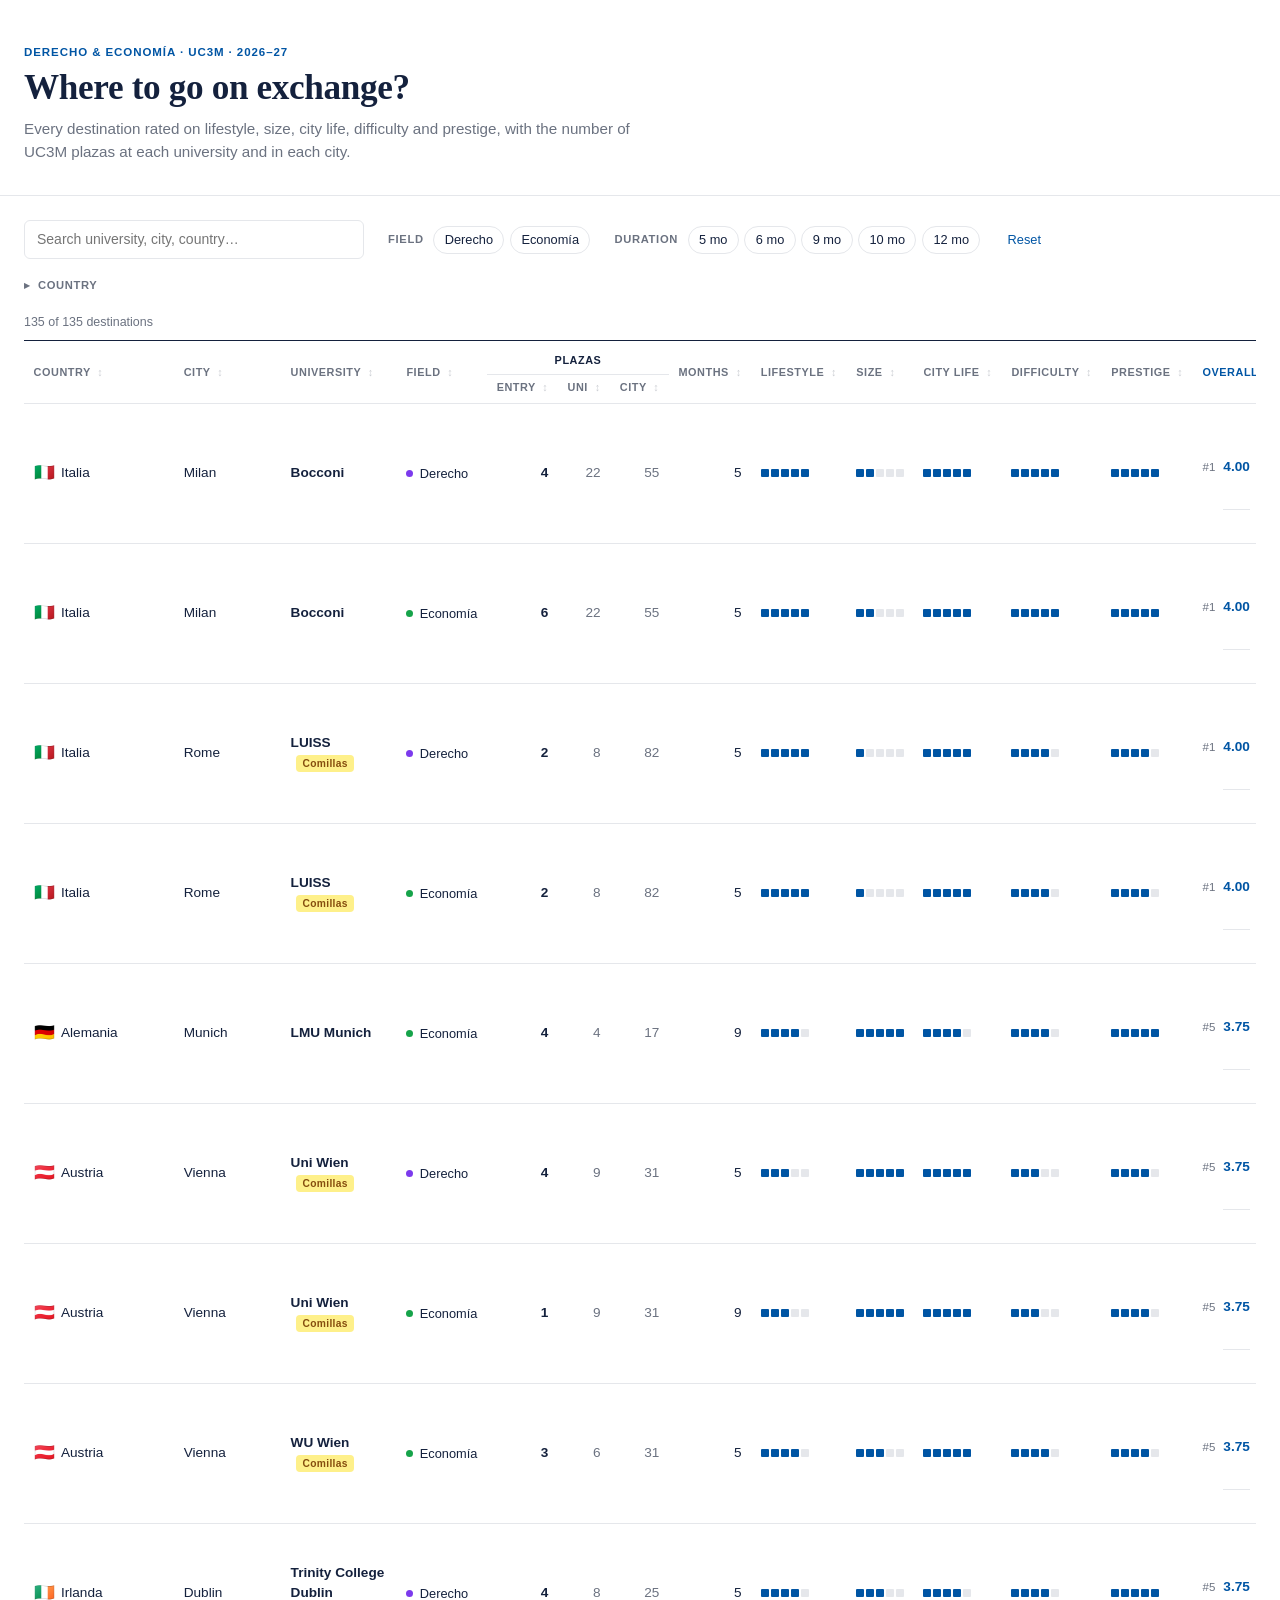
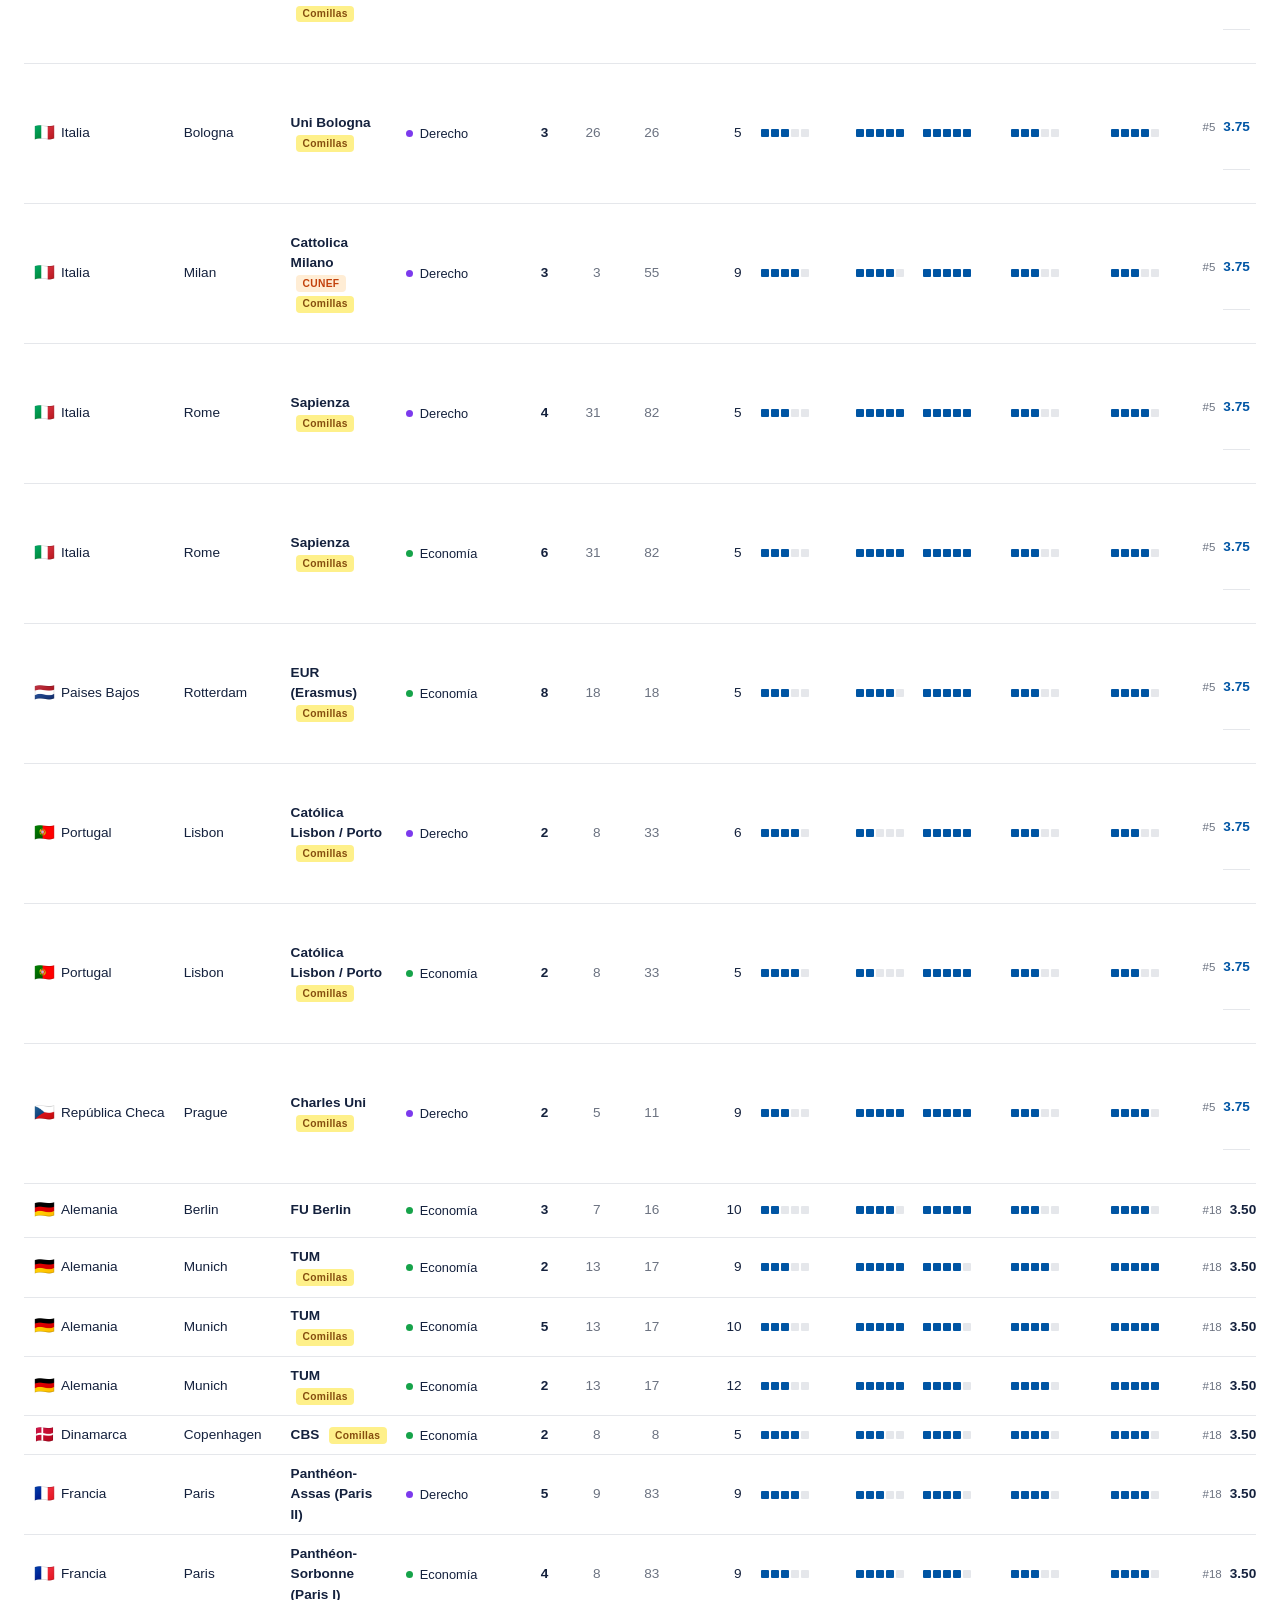
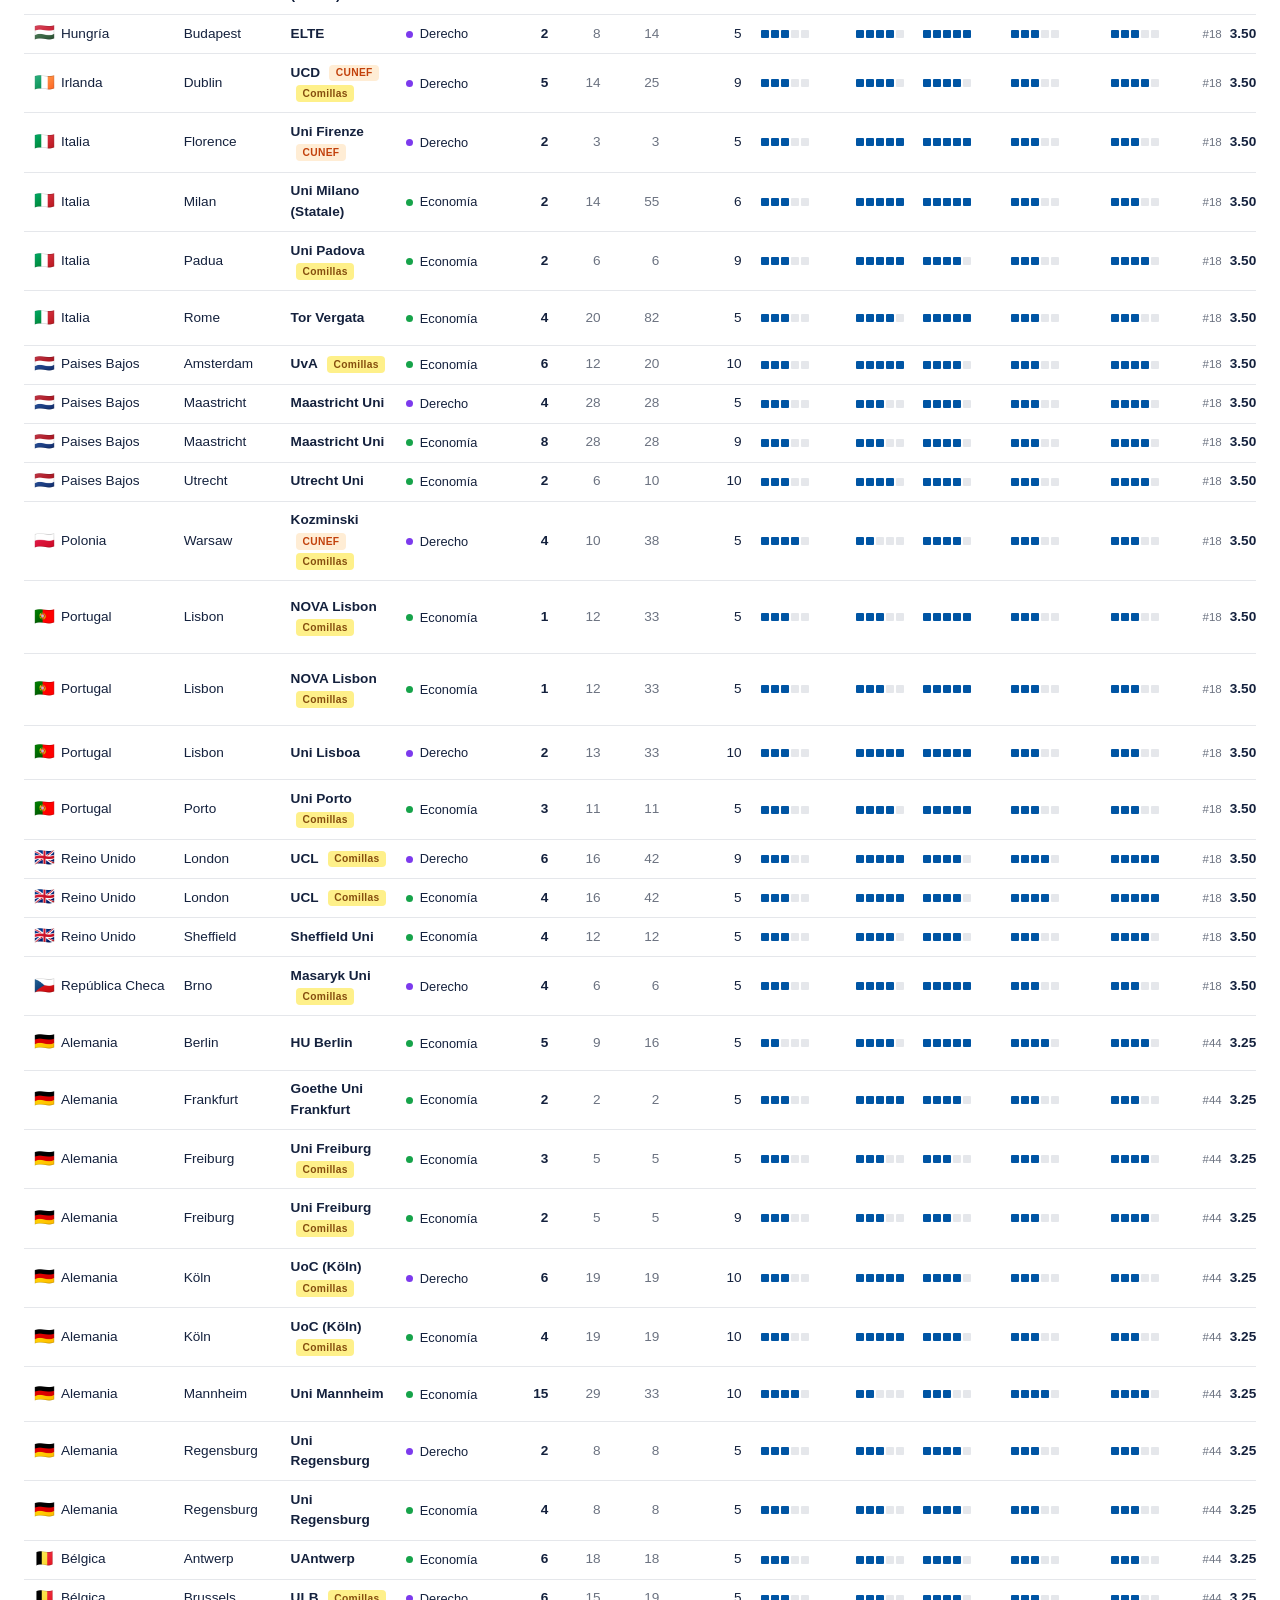
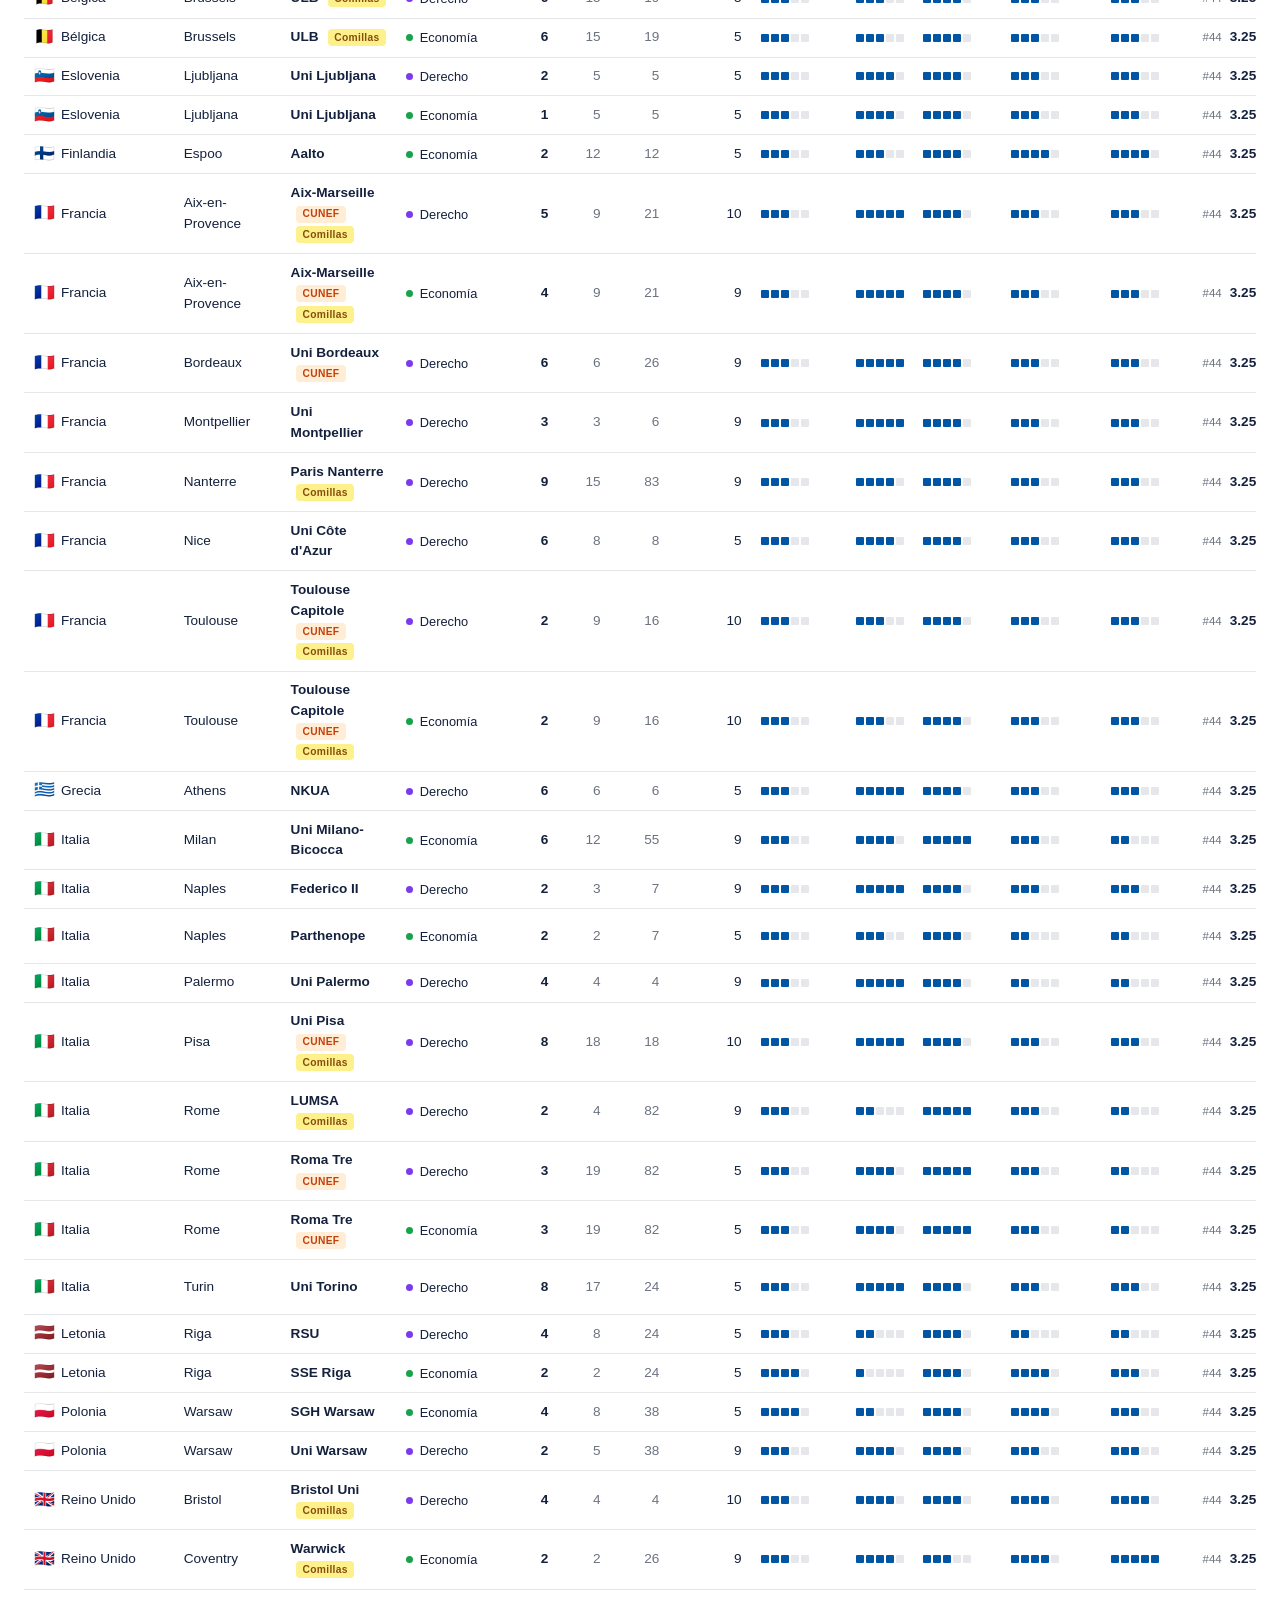
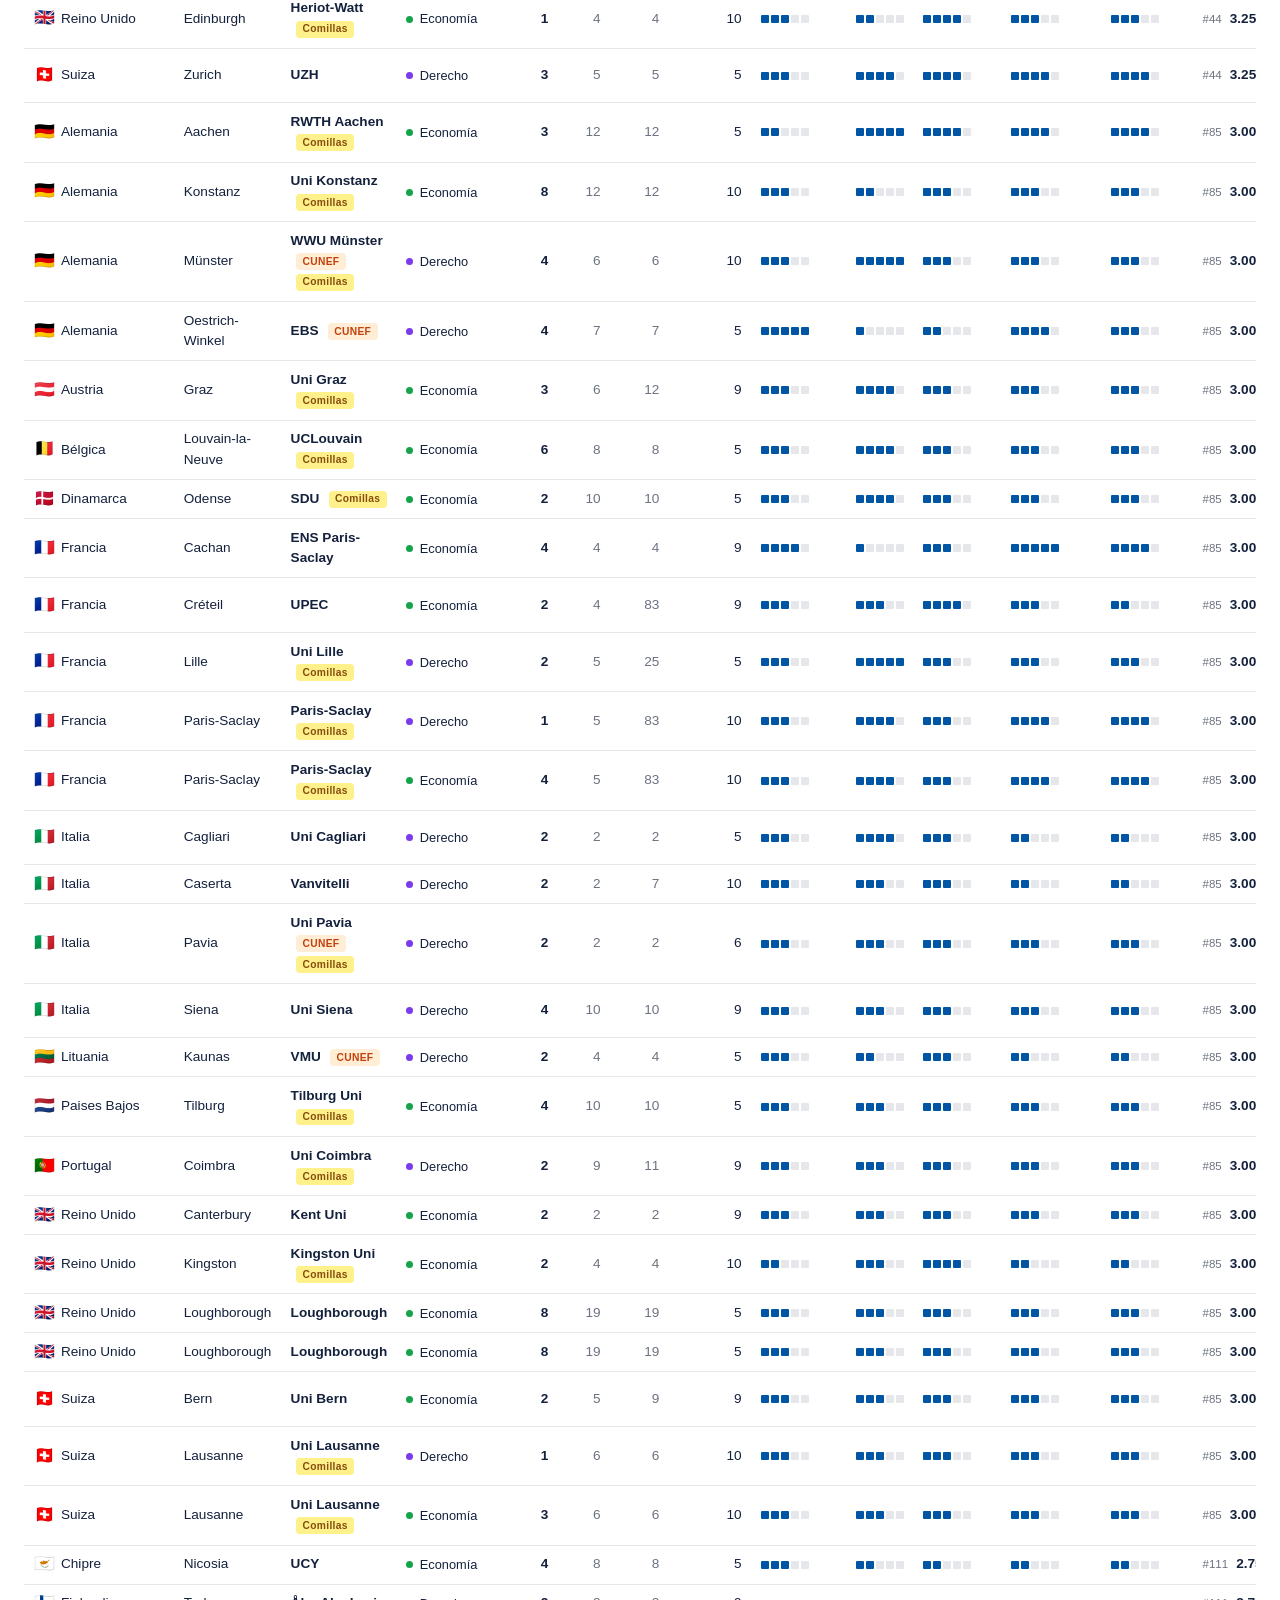
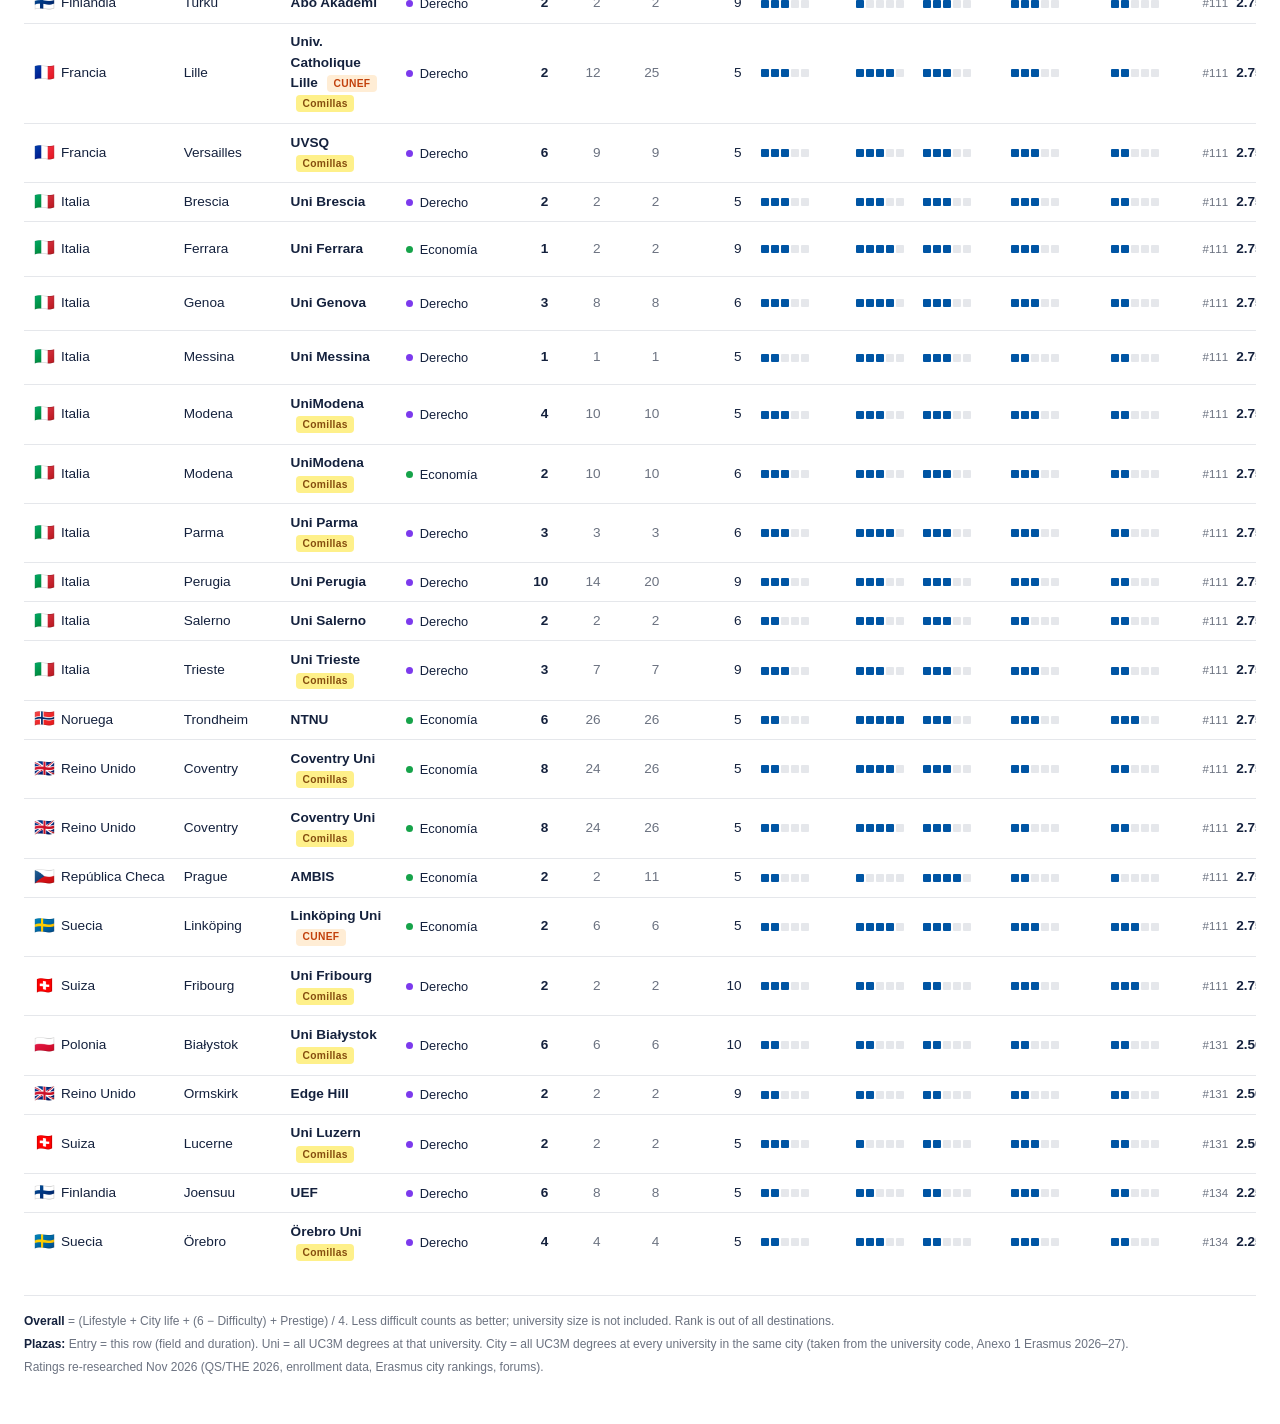
==== commit 71ee37ac: "Add files via upload" ====
--- a/index.html
+++ b/index.html
@@ -24,10 +24,14 @@
       <button class="link-btn" onclick="clearAll()">Reset</button>
     </section>
 
-    <details class="countries">
-      <summary>Country <span id="country-count"></span></summary>
-      <div class="slicer" id="slicer-country"></div>
-    </details>
+    <div class="countries" id="countries">
+      <button class="countries-toggle" type="button" aria-expanded="false" aria-controls="countries-body">
+        <span class="chev">▸</span> Country <span id="country-count"></span>
+      </button>
+      <div class="countries-body" id="countries-body">
+        <div class="countries-inner"><div class="slicer" id="slicer-country"></div></div>
+      </div>
+    </div>
 
     <p class="count" id="count"></p>
 
--- a/style.css
+++ b/style.css
@@ -55,13 +55,6 @@
 .link-btn { background: none; border: none; font: inherit; font-size: 0.8rem; color: var(--blue); cursor: pointer; padding: 0.2rem; }
 .link-btn:hover { text-decoration: underline; }
 
-.countries { margin-top: 0.9rem; }
-.countries summary { cursor: pointer; list-style: none; display: inline-flex; gap: 0.4rem; align-items: center; }
-.countries summary::-webkit-details-marker { display: none; }
-.countries summary::before { content: "▸"; font-size: 0.7rem; }
-.countries[open] summary::before { content: "▾"; }
-.countries .slicer { margin-top: 0.6rem; }
-#country-count { color: var(--blue); }
 
 .count { font-size: 0.78rem; color: var(--muted); margin: 1rem 0 0.5rem; }
 
@@ -138,3 +131,76 @@
   h1 { font-size: 1.7rem; }
   .top { padding-top: 1.75rem; }
 }
+
+/* ---------- Motion ---------- */
+:root { --ease: cubic-bezier(0.2, 0.7, 0.2, 1); }
+
+@keyframes fadeUp { from { opacity: 0; transform: translateY(10px); } }
+@keyframes rowIn  { from { opacity: 0; transform: translateY(6px); } }
+@keyframes barIn  { from { transform: scaleY(0.2); opacity: 0; } }
+@keyframes tick   { 0% { opacity: 0.35; transform: translateY(2px); } 100% { opacity: 1; transform: none; } }
+
+/* Page load */
+.top .eyebrow, .top h1, .top .lede, .toolbar, .countries-toggle, .table-wrap {
+  animation: fadeUp 0.6s var(--ease) backwards;
+}
+.top .eyebrow { animation-delay: 0.02s; }
+.top h1 { animation-delay: 0.08s; }
+.top .lede { animation-delay: 0.14s; }
+.toolbar { animation-delay: 0.22s; }
+.countries-toggle { animation-delay: 0.28s; }
+.table-wrap { animation-delay: 0.34s; }
+
+/* Rows and rating bars re-animate on every filter / sort */
+tbody tr { animation: rowIn 0.38s var(--ease) backwards; animation-delay: var(--d, 0ms); transition: background 0.15s; }
+tbody tr td:first-child { box-shadow: inset 0 0 0 var(--blue); transition: box-shadow 0.2s var(--ease); }
+tbody tr:hover td:first-child { box-shadow: inset 3px 0 0 var(--blue); }
+.rating span { transform-origin: bottom; }
+.rating span.on { animation: barIn 0.45s var(--ease) backwards; animation-delay: calc(var(--d, 0ms) + 80ms + var(--k, 0) * 45ms); }
+.rating span { transition: background 0.2s; }
+tbody tr:hover .rating span.on { background: #0a6fd6; }
+
+/* Counter */
+.count.tick { animation: tick 0.3s var(--ease); }
+
+/* Chips and buttons */
+.chip { transition: background 0.18s var(--ease), border-color 0.18s var(--ease), color 0.18s var(--ease), transform 0.12s var(--ease), box-shadow 0.18s var(--ease); }
+.chip:hover { transform: translateY(-1px); box-shadow: 0 2px 6px rgba(20, 33, 61, 0.08); }
+.chip:active { transform: scale(0.94); }
+.link-btn { transition: opacity 0.15s, transform 0.12s; }
+.link-btn:active { transform: scale(0.94); }
+
+/* Search grows on focus */
+input[type="search"] { transition: flex-basis 0.3s var(--ease), border-color 0.15s, box-shadow 0.15s; }
+input[type="search"]:focus { flex-basis: 340px; }
+
+/* Header cells */
+thead th { transition: color 0.15s; }
+.sort-icon { display: inline-block; transition: opacity 0.15s, transform 0.25s var(--ease); }
+th.sorted .sort-icon { transform: scale(1.15); }
+thead { transition: box-shadow 0.25s; }
+body.scrolled thead { box-shadow: 0 6px 12px -8px rgba(20, 33, 61, 0.25); }
+
+/* Country panel slides open */
+.countries-toggle {
+  display: inline-flex; align-items: center; gap: 0.45rem;
+  margin-top: 0.9rem; padding: 0.2rem 0;
+  background: none; border: none; cursor: pointer;
+  font: inherit; font-size: 0.7rem; font-weight: 600; letter-spacing: 0.06em; text-transform: uppercase; color: var(--muted);
+  transition: color 0.15s;
+}
+.countries-toggle:hover { color: var(--blue); }
+.chev { display: inline-block; font-size: 0.7rem; transition: transform 0.3s var(--ease); }
+.countries.open .chev { transform: rotate(90deg); }
+#country-count { color: var(--blue); }
+.countries-body { display: grid; grid-template-rows: 0fr; opacity: 0; transition: grid-template-rows 0.4s var(--ease), opacity 0.3s; }
+.countries.open .countries-body { grid-template-rows: 1fr; opacity: 1; }
+.countries-inner { overflow: hidden; }
+.countries-inner .slicer { padding-top: 0.6rem; }
+
+/* Empty state */
+.empty { animation: fadeUp 0.4s var(--ease); }
+
+@media (prefers-reduced-motion: reduce) {
+  *, *::before, *::after { animation: none !important; transition: none !important; }
+}
